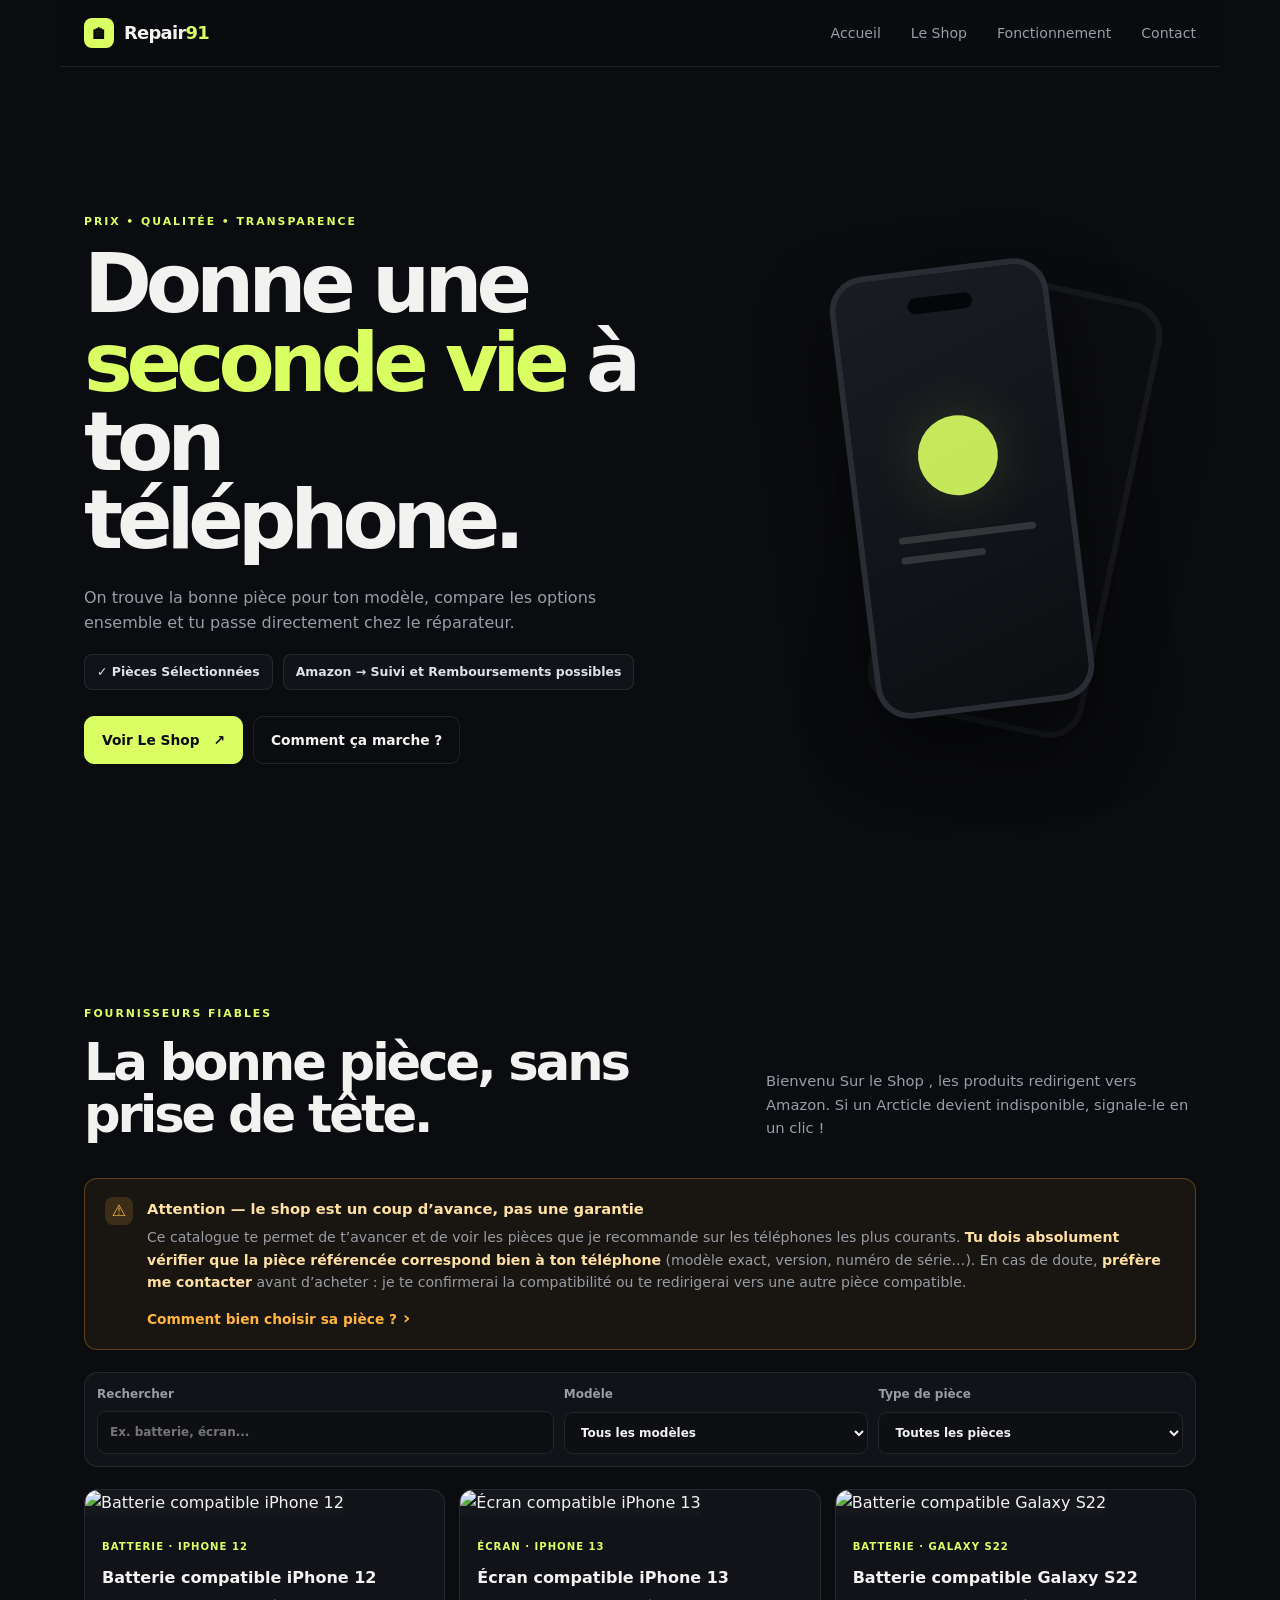
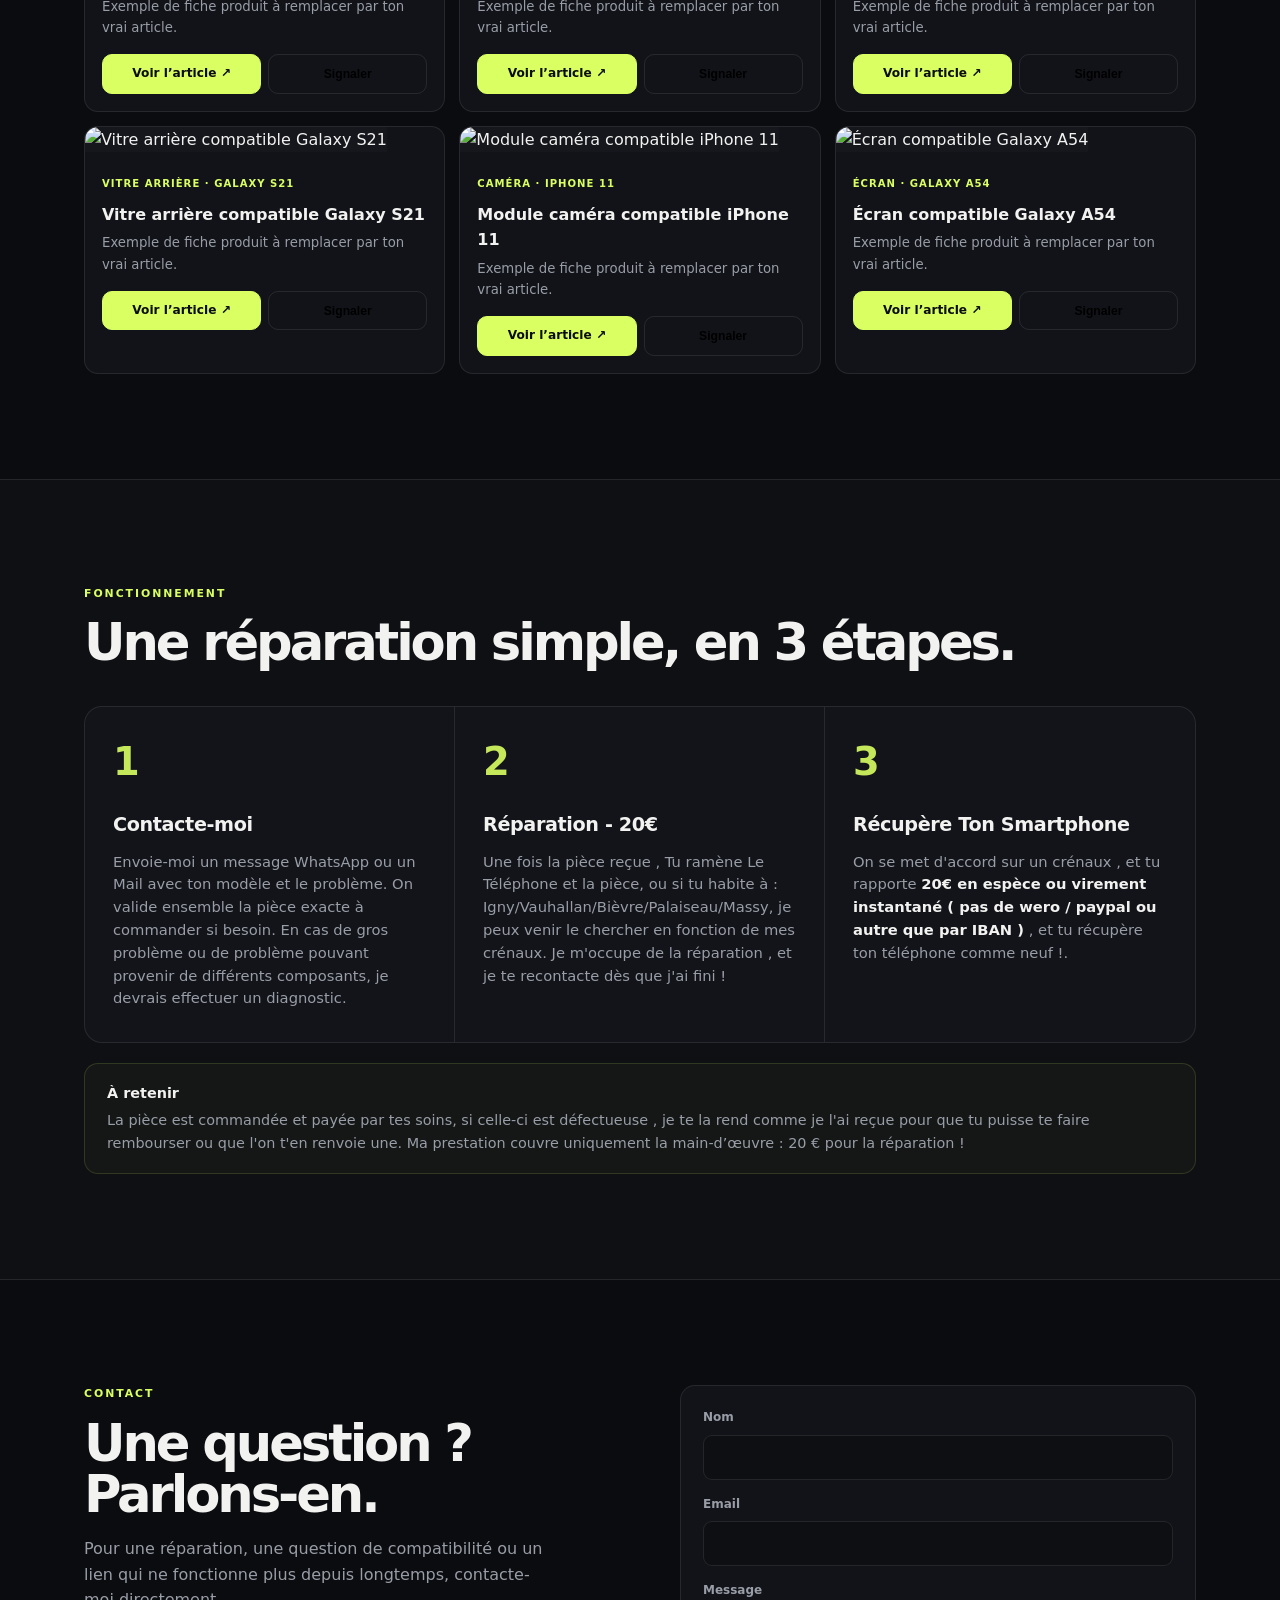
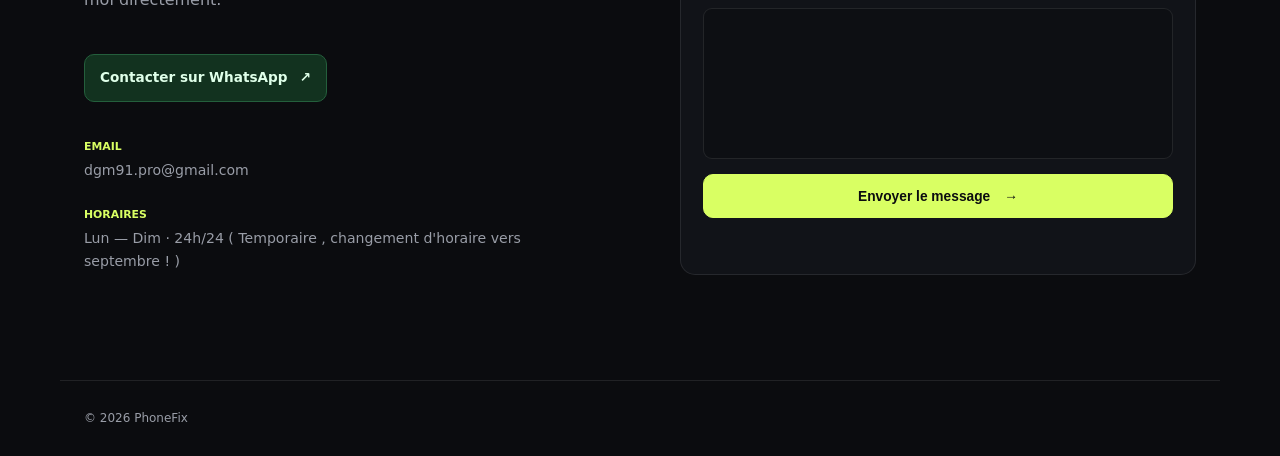
==== index.html @ 282b30ef "First Commit" ====
<!doctype html>
<html lang="fr">
<head>
  <meta charset="utf-8">
  <meta name="viewport" content="width=device-width, initial-scale=1">
  <meta name="theme-color" content="#090b12">
  <title>Repair91 — Répare Moin Cher !</title>
  <link rel="stylesheet" href="styles.css">
</head>

<body>
  <div class="noise" aria-hidden="true"></div>

  <header class="site-header">
    <a class="logo" href="#accueil" aria-label="PhoneFix accueil">
      <span class="logo-mark">🏠︎</span>
      <span>Repair<span>91</span></span>
    </a>

    <button class="menu-toggle" type="button" aria-label="Ouvrir le menu" aria-expanded="false">
      ☰
    </button>

    <nav class="nav" aria-label="Navigation principale">
      <a href="#accueil">Accueil</a>
      <a href="#shop">Le Shop</a>
      <a href="#fonctionnement">Fonctionnement</a>
      <a href="#contact">Contact</a>
    </nav>
  </header>

  <main>
    <section id="accueil" class="hero">
      <div class="hero-copy reveal">
        <p class="eyebrow">PRIX • QUALITÉE • TRANSPARENCE</p>
        <h1>Donne une <em>seconde vie</em> à ton téléphone.</h1>
        <p class="hero-text">On trouve la bonne pièce pour ton modèle, compare les options ensemble et tu passe directement chez le réparateur.</p>

        <div class="hero-badges">
          <span class="badge">✓ Pièces Sélectionnées</span>
          <span class="badge">Amazon → Suivi et Remboursements possibles</span>
        </div>

        <div class="hero-actions">
          <a class="button primary" href="#shop"> Voir Le Shop <span>↗</span></a>
          <a class="button ghost" href="#fonctionnement">Comment ça marche ?</a>
        </div>
      </div>

      <div class="hero-art reveal" aria-hidden="true">
        <div class="phone phone-back"></div>
        <div class="phone phone-front">
          <div class="screen">
            <div class="screen-top"></div>
            <div class="screen-orb"></div>
            <div class="screen-line"></div>
            <div class="screen-line short"></div>
          </div>
        </div>
      </div>
    </section>

    <section id="shop" class="section">
      <div class="section-heading reveal">
        <div>
          <p class="eyebrow">FOURNISSEURS FIABLES</p>
          <h2>La bonne pièce, sans prise de tête.</h2>
        </div>
        <p>Bienvenu Sur le Shop , les produits redirigent vers Amazon. Si un Arcticle devient indisponible, signale-le en un clic !</p>
      </div>

      <div class="warning-box reveal">
        <div class="warning-icon">⚠</div>
        <div class="warning-content">
          <strong>Attention — le shop est un coup d’avance, pas une garantie</strong>
          <p>
            Ce catalogue te permet de t’avancer et de voir les pièces que je recommande sur les téléphones les plus courants.
            <strong>Tu dois absolument vérifier que la pièce référencée correspond bien à ton téléphone</strong>
            (modèle exact, version, numéro de série…). En cas de doute, <strong>préfère me contacter</strong>
            avant d’acheter : je te confirmerai la compatibilité ou te redirigerai vers une autre pièce compatible.
          </p>

          <button type="button" class="hint-toggle" id="compat-toggle" aria-expanded="false" aria-controls="compat-panel">
            Comment bien choisir sa pièce ?
            <span class="hint-chevron" aria-hidden="true">›</span>
          </button>

          <div id="compat-panel" class="compat-panel" hidden>
            <ul class="compat-list">
              <li>
                <span class="compat-label">Modèle exact</span>
                <span>ex. iPhone 13, Galaxy S22, Xiaomi Redmi 9C — pas juste « iPhone » ou « Samsung ».</span>
              </li>
              <li>
                <span class="compat-label">Numéro de modèle</span>
                <span>Au dos du téléphone, ou dans Réglages ( C'est le numéro IMEI ) </span>
              </li>
              <li>
                <span class="compat-label">Numéro de série</span>
                <span>C'est le truc à checker en premier en cas de doute — je peux t’aider à le vérifier.</span>
              </li>
              <li>
                <span class="compat-label">Référence produit</span>
                <span>Compare le titre et la description Amazon avec ton modèle exact.</span>
              </li>
              <li>
                <span class="compat-label">Qualitée Produit</span>
                <span>Il est possible qu'il y'ait plusieurs pièces disponible à des prix différents. Un prix plus bas peut aussi affecter la qualitée ex : un écran LCD sera moin cher qu'un AMOLED , mais les couleurs seront moin saturées !
                </span>
              </li>
            </ul>
          </div>
        </div>
      </div>

      <div class="filters reveal">
        <label>
          Rechercher
          <input id="search" type="search" placeholder="Ex. batterie, écran..." autocomplete="off">
        </label>
        <label>
          Modèle
          <select id="model">
            <option value="all">Tous les modèles</option>
          </select>
        </label>
        <label>
          Type de pièce
          <select id="part">
            <option value="all">Toutes les pièces</option>
          </select>
        </label>
      </div>

      <div id="product-grid" class="product-grid" aria-live="polite"></div>
      <p id="empty" class="empty" hidden>Ton arcticle n'est pas inscrit dans le Shop , contacte moi pour la réparation.</p>
    </section>

    <section id="fonctionnement" class="section dark-section">
      <div class="section-heading reveal">
        <div>
          <p class="eyebrow">FONCTIONNEMENT</p>
          <h2>Une réparation simple, en 3 étapes.</h2>
        </div>
      </div>

      <div class="steps">
        <article class="step reveal">
          <div class="step-number">1</div>
          <div class="step-body">
            <h3>Contacte-moi</h3>
            <p>Envoie-moi un message WhatsApp ou un Mail avec ton modèle et le problème. On valide ensemble la pièce exacte à commander si besoin. En cas de gros problème ou de problème pouvant provenir de différents composants, je devrais effectuer un diagnostic.</p>
          </div>
        </article>

        <article class="step reveal">
          <div class="step-number">2</div>
          <div class="step-body">
            <h3>Réparation - 20€</h3>
            <p>Une fois la pièce reçue , Tu ramène Le Téléphone et la pièce, ou si tu habite à : Igny/Vauhallan/Bièvre/Palaiseau/Massy, je peux venir le chercher en fonction de mes crénaux. Je m'occupe de la réparation , et je te recontacte dès que j'ai fini !</p>
          </div>
        </article>

        <article class="step reveal">
          <div class="step-number">3</div>
          <div class="step-body">
            <h3>Récupère Ton Smartphone </h3>
            <p>On se met d'accord sur un crénaux , et tu rapporte <strong>20€ en espèce ou virement instantané ( pas de wero / paypal ou autre que par IBAN )</strong> , et tu récupère ton téléphone comme neuf !.</p>
          </div>
        </article>
      </div>

      <div class="notice reveal">
        <strong>À retenir</strong>
        <p>La pièce est commandée et payée par tes soins, si celle-ci est défectueuse , je te la rend comme je l'ai reçue pour que tu puisse te faire rembourser ou que l'on t'en renvoie une. Ma prestation couvre uniquement la main-d’œuvre : 20 € pour la réparation !</p>
      </div>
    </section>

    <section id="contact" class="section contact-section">
      <div class="contact-info reveal">
        <p class="eyebrow">CONTACT</p>
        <h2>Une question ? Parlons-en.</h2>
        <p>Pour une réparation, une question de compatibilité ou un lien qui ne fonctionne plus depuis longtemps, contacte-moi directement.</p>

        <a class="whatsapp-button" href="https://wa.me/33600000000?text=Bonjour%20%21%20Je%20souhaite%20faire%20réparer%20mon%20téléphone." target="_blank" rel="noopener noreferrer">
          Contacter sur WhatsApp <span>↗</span>
        </a>

        <div class="contact-details">
          <div>
            <span>Email</span>
            <p>dgm91.pro@gmail.com</p>
          </div>
          <div>
            <span>Horaires</span>
            <p>Lun — Dim · 24h/24 ( Temporaire , changement d'horaire vers septembre ! )</p>
          </div>
        </div>
      </div>

      <form id="contact-form" class="contact-form reveal" action="https://formspree.io/f/YOUR_FORM_ID" method="POST">
        <label>
          Nom
          <input name="name" required maxlength="80" autocomplete="name">
        </label>
        <label>
          Email
          <input name="email" type="email" required maxlength="120" autocomplete="email">
        </label>
        <label>
          Message
          <textarea name="message" required maxlength="2000" rows="6"></textarea>
        </label>

        <input type="text" name="_gotcha" class="honeypot" tabindex="-1" autocomplete="off" aria-hidden="true">
        <input type="hidden" name="_subject" value="Nouveau message — PhoneFix">

        <button class="button primary" type="submit">
          Envoyer le message <span>→</span>
        </button>
        <p id="form-status" class="form-status" role="status" aria-live="polite"></p>
      </form>
    </section>
  </main>

  <footer>
    <span>© <span id="year"></span> PhoneFix</span>
  </footer>

  <dialog id="report-dialog">
    <form method="dialog" class="dialog-card">
      <button class="dialog-close" value="cancel" aria-label="Fermer">×</button>
      <p class="eyebrow">SIGNALER</p>
      <h2>Lien indisponible ?</h2>
      <p>Merci ! Les informations de l’article seront ajoutées au formulaire de contact.</p>
      <a id="report-link" class="button primary" href="#contact">Préparer le signalement →</a>
      <p id="report-status" class="form-status" role="status" aria-live="polite"></p>
    </form>
  </dialog>

  <script src="app.js" defer></script>
</body>
</html>
---- styles.css ----
:root{
  --bg:#0b0c0f;--surface:#111318;--surface2:#17191f;--text:#f2f2f0;--muted:#999da7;
  --line:rgba(255,255,255,.09);--accent:#d9ff63;--accent-dark:#b9dc4e;--max:1160px;
}
*{box-sizing:border-box}
html{scroll-behavior:smooth}
body{margin:0;background:var(--bg);color:var(--text);font-family:Inter,ui-sans-serif,system-ui,-apple-system,BlinkMacSystemFont,"Segoe UI",sans-serif;line-height:1.6}
.noise{display:none}
a{color:inherit;text-decoration:none}
.site-header{position:sticky;top:0;z-index:20;display:flex;align-items:center;justify-content:space-between;max-width:var(--max);margin:auto;padding:18px 24px;background:rgba(11,12,15,.88);backdrop-filter:blur(16px);border-bottom:1px solid var(--line)}
.logo{display:flex;align-items:center;gap:10px;font-weight:800;letter-spacing:-.04em;font-size:1.12rem}
.logo>span:last-child>span{color:var(--accent)}
.logo-mark{display:grid;place-items:center;width:30px;height:30px;border-radius:8px;background:var(--accent);color:#0b0c0f;font-weight:950}
.nav{display:flex;gap:30px;font-size:.88rem;color:var(--muted)}
.nav a{transition:color .2s}
.nav a:hover{color:var(--text)}
.menu-toggle{display:none;background:none;border:0;color:var(--text);font-size:1.35rem}

.hero{min-height:calc(100vh - 67px);max-width:var(--max);margin:auto;padding:90px 24px 80px;display:grid;grid-template-columns:1.1fr .9fr;align-items:center;gap:70px}
.eyebrow{color:var(--accent);font-size:.68rem;letter-spacing:.18em;font-weight:800;margin:0 0 15px}
.hero h1{font-size:clamp(3rem,6.4vw,6.1rem);line-height:.96;letter-spacing:-.075em;margin:0;max-width:750px}
.hero h1 em{font-style:normal;color:var(--accent)}
.hero-text{max-width:560px;color:var(--muted);font-size:1rem;margin:25px 0 18px}
.hero-badges{display:flex;gap:10px;flex-wrap:wrap;margin-bottom:26px}
.badge{display:inline-flex;align-items:center;padding:7px 12px;border:1px solid var(--line);background:var(--surface);border-radius:8px;font-size:.78rem;font-weight:650;color:#dfe1e5}
.hero-actions{display:flex;gap:10px;flex-wrap:wrap}
.button{display:inline-flex;align-items:center;justify-content:center;gap:14px;border:1px solid var(--line);padding:12px 17px;border-radius:10px;font-weight:750;font-size:.86rem;cursor:pointer;transition:transform .2s,background .2s,border-color .2s}
.button:hover{transform:translateY(-2px)}
.primary{background:var(--accent);color:#0b0c0f;border-color:var(--accent)}
.primary:hover{background:var(--accent-dark)}
.ghost{background:transparent}
.ghost:hover,.report:hover{border-color:rgba(255,255,255,.25);background:rgba(255,255,255,.04)}

.hero-art{height:520px;position:relative;display:grid;place-items:center}
.phone{position:absolute;width:220px;height:445px;border:6px solid #292c33;border-radius:35px;background:#0e1014;box-shadow:0 35px 70px rgba(0,0,0,.5)}
.phone-back{transform:rotate(12deg) translate(55px,4px);opacity:.38}
.phone-front{transform:rotate(-7deg);z-index:2}
.screen{height:100%;border-radius:29px;padding:22px;background:linear-gradient(160deg,#191c22,#0c0e12)}
.screen-top{width:65px;height:16px;background:#050608;border-radius:20px;margin:auto}
.screen-orb{width:80px;height:80px;border-radius:50%;margin:105px auto 35px;background:var(--accent);opacity:.9;box-shadow:0 0 60px rgba(217,255,99,.16)}
.screen-line{height:7px;border-radius:8px;background:rgba(255,255,255,.14);margin:13px}
.screen-line.short{width:52%}

.stats{max-width:var(--max);margin:auto;padding:0 24px 80px;display:grid;grid-template-columns:repeat(3,1fr);gap:1px}
.stats>div{background:var(--surface);border:1px solid var(--line);padding:22px}
.stats strong{display:block;color:var(--accent);font-size:.7rem;margin-bottom:4px}
.stats span{color:var(--muted);font-size:.9rem}

.section{max-width:var(--max);margin:auto;padding:105px 24px}
.dark-section{max-width:none;padding-left:max(24px,calc((100vw - var(--max))/2 + 24px));padding-right:max(24px,calc((100vw - var(--max))/2 + 24px));background:#0e1014;border-top:1px solid var(--line);border-bottom:1px solid var(--line)}
.section-heading{display:flex;justify-content:space-between;gap:50px;align-items:end;margin-bottom:38px}
.section-heading h2,.contact-section h2{font-size:clamp(2.15rem,4vw,3.7rem);line-height:1;letter-spacing:-.06em;margin:0}
.section-heading>p{color:var(--muted);max-width:430px;margin:0;font-size:.92rem}

.warning-box{display:flex;gap:14px;align-items:flex-start;padding:18px 20px;margin-bottom:22px;border:1px solid rgba(255,180,60,.28);background:rgba(255,180,60,.06);border-radius:13px}
.warning-icon{flex-shrink:0;width:28px;height:28px;display:grid;place-items:center;border-radius:8px;background:rgba(255,180,60,.15);color:#ffb43c;font-size:1rem;font-weight:800}
.warning-content{flex:1;min-width:0}
.warning-box strong{display:block;margin-bottom:6px;color:#ffe0a3;font-size:.92rem}
.warning-box p{margin:0 0 12px;color:var(--muted);font-size:.88rem}
.warning-box p strong{display:inline;color:#ffe0a3;font-size:inherit}

.hint-toggle{display:inline-flex;align-items:center;gap:6px;background:none;border:0;padding:0;color:#ffb43c;font:inherit;font-size:.86rem;font-weight:650;cursor:pointer;transition:opacity .2s}
.hint-toggle:hover{opacity:.8}
.hint-chevron{display:inline-block;transition:transform .25s ease;font-size:1.1rem;line-height:1}
.hint-toggle[aria-expanded="true"] .hint-chevron{transform:rotate(90deg)}

.compat-panel{margin-top:14px;padding-top:14px;border-top:1px solid rgba(255,180,60,.2)}
.compat-panel[hidden]{display:none}
.compat-list{list-style:none;margin:0;padding:0;display:grid;gap:12px}
.compat-list li{display:grid;gap:2px}
.compat-label{font-size:.7rem;font-weight:750;letter-spacing:.06em;text-transform:uppercase;color:#ffb43c}
.compat-list li>span:last-child{color:var(--muted);font-size:.86rem;line-height:1.45}

.filters{display:grid;grid-template-columns:1.5fr 1fr 1fr;gap:10px;padding:12px;background:var(--surface);border:1px solid var(--line);border-radius:14px;margin-bottom:22px}
.filters label,.contact-form label{display:grid;gap:6px;color:var(--muted);font-size:.75rem;font-weight:700}
.filters input,.filters select,.contact-form input,.contact-form textarea{width:100%;border:1px solid var(--line);border-radius:9px;background:#0d0f13;color:var(--text);padding:11px 12px;outline:none;font:inherit}
.filters input:focus,.filters select:focus,.contact-form input:focus,.contact-form textarea:focus{border-color:var(--accent);box-shadow:0 0 0 2px rgba(217,255,99,.08)}

.product-grid{display:grid;grid-template-columns:repeat(3,1fr);gap:14px}
.product-card{overflow:hidden;background:var(--surface);border:1px solid var(--line);border-radius:14px;transition:transform .25s,border-color .25s}
.product-card:hover{transform:translateY(-4px);border-color:rgba(217,255,99,.25)}
.product-image{height:205px;width:100%;object-fit:cover;background:#15171c}
.product-body{padding:17px}
.tag{display:inline-block;color:var(--accent);font-size:.63rem;font-weight:800;text-transform:uppercase;letter-spacing:.1em}
.product-card h3{margin:7px 0 5px;font-size:1rem}
.product-card p{color:var(--muted);font-size:.83rem;margin:0 0 16px}
.card-actions{display:flex;gap:7px}
.card-actions .button{flex:1;font-size:.76rem;padding:9px}
.report{background:transparent}

.steps{display:grid;grid-template-columns:repeat(3,1fr);gap:0;border:1px solid var(--line);border-radius:18px;overflow:hidden;background:#121419}
.step{display:flex;flex-direction:column;padding:36px 28px 32px;border-right:1px solid var(--line)}
.step:last-child{border-right:0}
.step-number{font-size:2.4rem;font-weight:700;letter-spacing:-.04em;color:var(--accent);line-height:1;margin-bottom:28px;opacity:.9}
.step-body h3{font-size:1.2rem;font-weight:650;letter-spacing:-.02em;margin:0 0 10px;color:var(--text)}
.step-body p{color:var(--muted);font-size:.92rem;line-height:1.55;margin:0}
.step strong{color:var(--text);font-weight:650}
.notice{margin-top:20px;padding:18px 22px;border:1px solid rgba(217,255,99,.14);background:rgba(217,255,99,.03);border-radius:14px}
.notice strong{display:block;margin-bottom:4px;font-size:.9rem}
.notice p{margin:0;color:var(--muted);font-size:.9rem}

.contact-section{display:grid;grid-template-columns:1fr 1fr;gap:80px}
.contact-info>p:not(.eyebrow){color:var(--muted);max-width:470px}
.whatsapp-button{display:inline-flex;align-items:center;gap:12px;margin-top:25px;padding:12px 15px;border:1px solid #245f3c;border-radius:10px;background:#12321f;color:#dfffe9;font-size:.85rem;font-weight:750}
.whatsapp-button:hover{background:#174027}
.contact-details{margin-top:30px;display:grid;gap:16px}
.contact-details span{font-size:.68rem;color:var(--accent);font-weight:800;text-transform:uppercase}
.contact-details p{margin:2px 0;color:var(--muted);font-size:.88rem}
.contact-details a{color:var(--text)}
.contact-form{display:grid;gap:15px;padding:22px;background:var(--surface);border:1px solid var(--line);border-radius:15px}
.form-status{min-height:1.2em;color:var(--muted);margin:0;font-size:.8rem}

footer{max-width:var(--max);margin:auto;padding:28px 24px;display:flex;justify-content:space-between;border-top:1px solid var(--line);color:var(--muted);font-size:.75rem}
dialog{border:0;padding:0;background:transparent;color:var(--text)}
dialog::backdrop{background:rgba(0,0,0,.72);backdrop-filter:blur(5px)}
.dialog-card{position:relative;width:min(430px,calc(100vw - 40px));padding:28px;background:var(--surface2);border:1px solid var(--line);border-radius:16px;box-shadow:0 25px 80px #000}
.dialog-card h2{margin:0 0 7px}.dialog-card p:not(.eyebrow){color:var(--muted);font-size:.9rem}
.dialog-close{position:absolute;right:12px;top:7px;background:none;border:0;color:var(--muted);font-size:1.7rem;cursor:pointer}

.reveal{opacity:0;transform:translateY(15px);transition:opacity .55s ease,transform .55s ease}
.reveal.visible{opacity:1;transform:none}
@media(max-width:800px){
  .site-header{padding:14px 18px}.menu-toggle{display:block}
  .nav{display:none;position:absolute;top:62px;left:12px;right:12px;padding:10px;flex-direction:column;background:#111318;border:1px solid var(--line);border-radius:12px}
  .nav.open{display:flex}
  .hero{grid-template-columns:1fr;padding-top:55px;gap:20px}
  .hero-art{height:390px}.phone{transform:rotate(-6deg) scale(.76)}.phone-back{transform:rotate(12deg) translate(45px)}
  .stats,.product-grid{grid-template-columns:1fr}
  .steps{grid-template-columns:1fr}
  .step{border-right:0;border-bottom:1px solid var(--line)}
  .step:last-child{border-bottom:0}
  .filters,.contact-section{grid-template-columns:1fr}
  .section-heading{display:block}.section-heading>p{margin-top:18px}
  footer{display:grid;gap:7px}
}
@media(prefers-reduced-motion:reduce){
  html{scroll-behavior:auto}.reveal{opacity:1;transform:none;transition:none}.button,.product-card{transition:none}
}

/* Formulaire */
.contact-form textarea{
  resize:none;
  min-height:150px;
}
.contact-form .honeypot{
  position:absolute;
  width:1px;
  height:1px;
  padding:0;
  margin:-1px;
  overflow:hidden;
  clip:rect(0,0,0,0);
  white-space:nowrap;
  border:0;
}
.contact-form button:disabled{
  cursor:wait;
  opacity:.65;
  transform:none;
}

/* États visuels du formulaire */
.form-status{transition:opacity .2s ease,transform .2s ease}
.form-status.is-loading{color:var(--muted)}
.form-status.is-success{color:var(--accent);font-weight:700}
.form-status.is-error{color:#ff7676;font-weight:700}
.contact-form textarea{resize:none;overflow-y:auto}
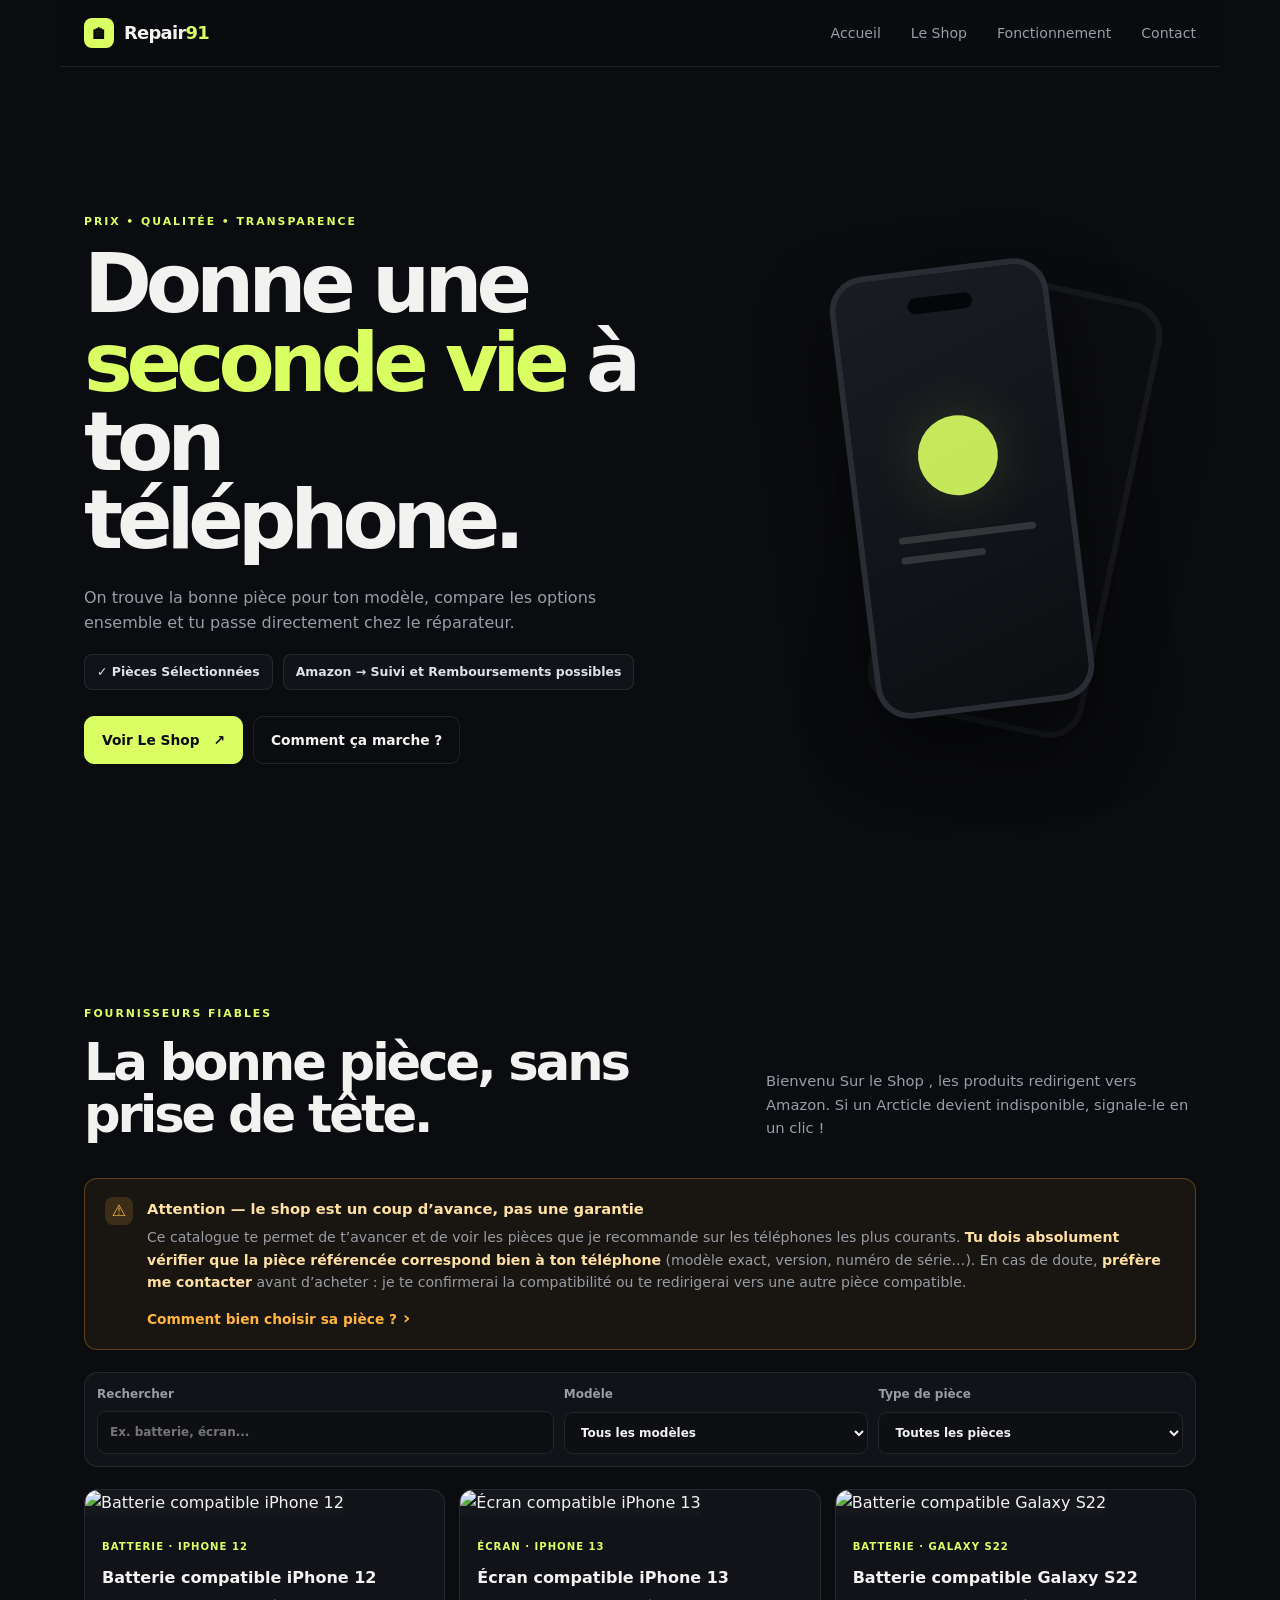
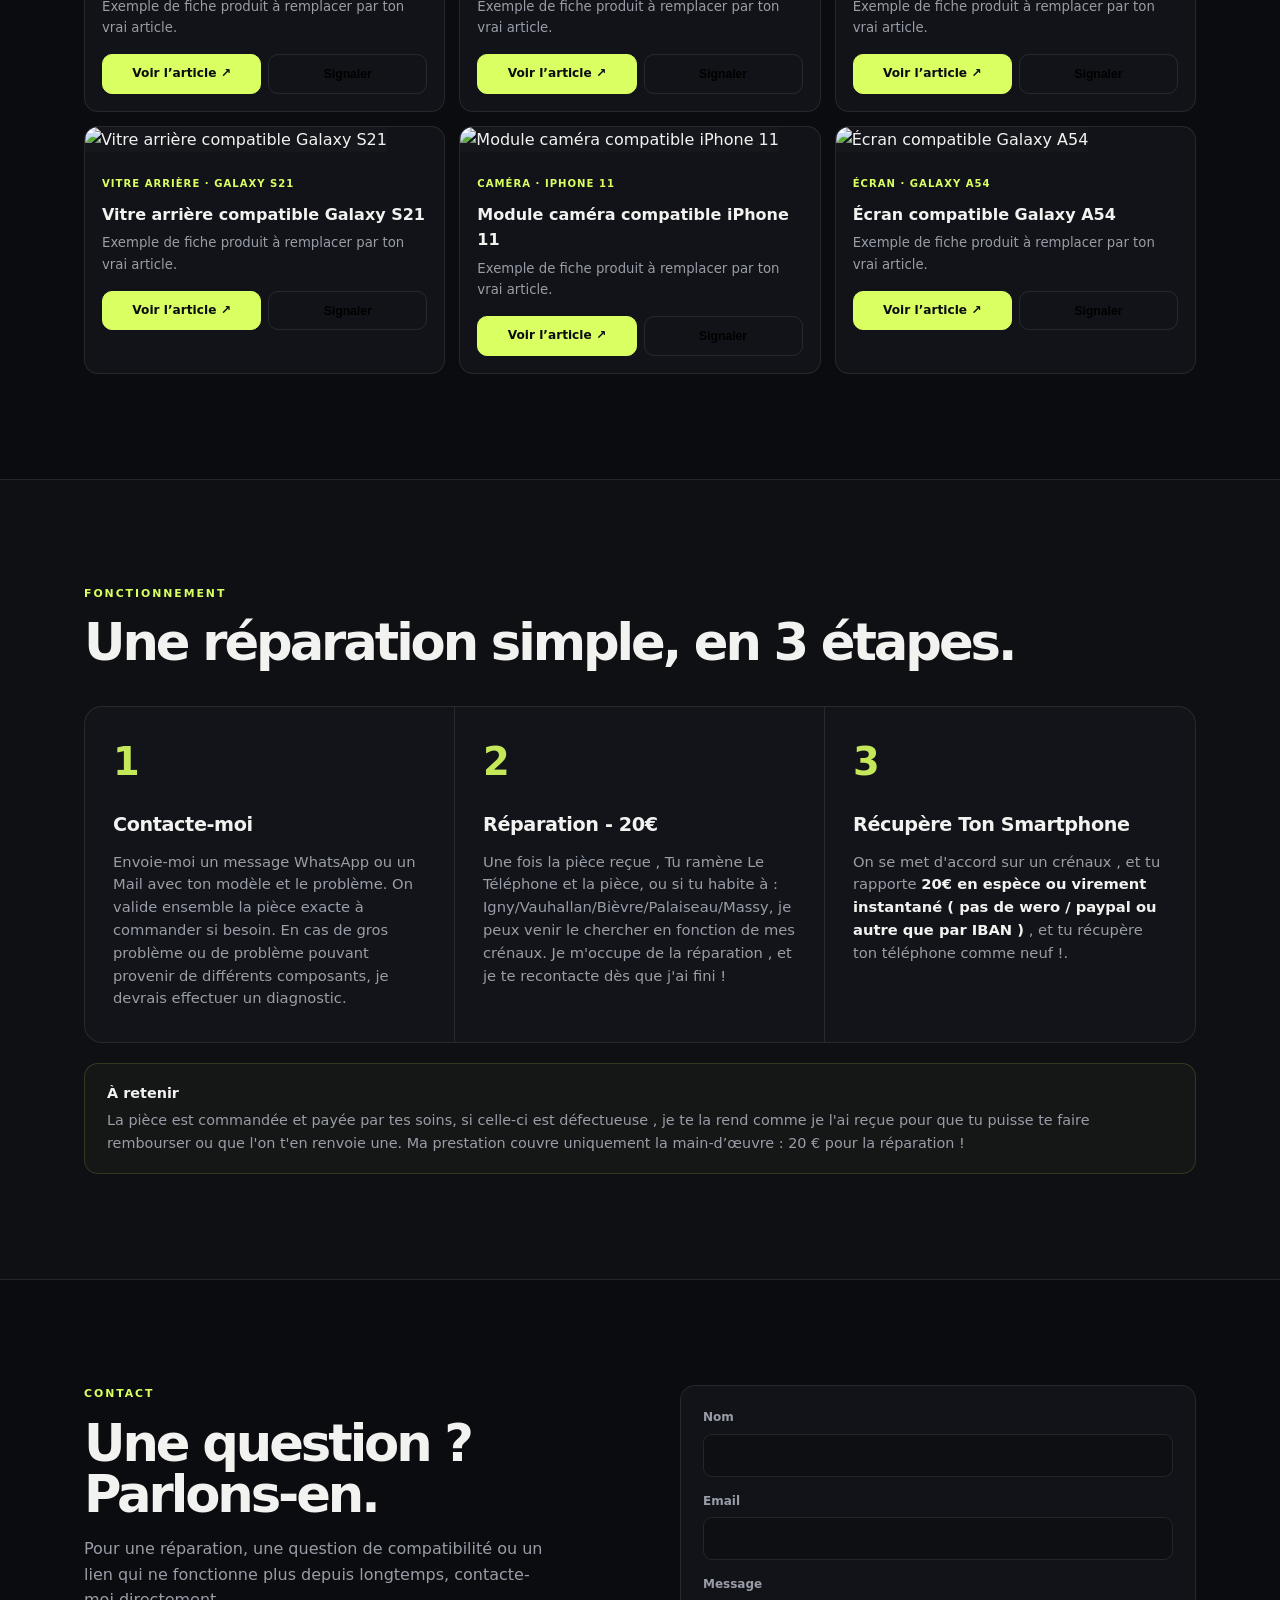
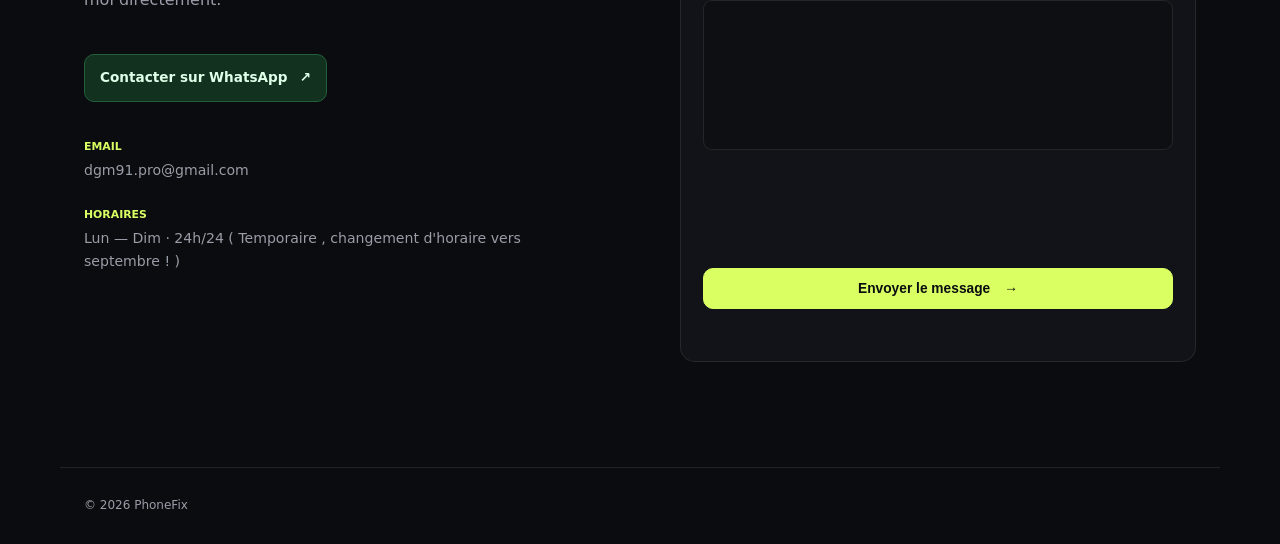
==== commit 28929d34: "Added Web3Form" ====
--- a/index.html
+++ b/index.html
@@ -198,7 +198,10 @@
         </div>
       </div>
 
-      <form id="contact-form" class="contact-form reveal" action="https://formspree.io/f/YOUR_FORM_ID" method="POST">
+      <form id="contact-form" class="contact-form reveal" action="https://api.web3forms.com/submit" method="POST">
+        <input type="hidden" name="access_key" value="abbdbe7c-fe29-4b14-b1aa-8df60f036aef">
+        <input type="hidden" name="subject" value="Nouveau message — PhoneFix">
+        <input type="hidden" name="from_name" value="PhoneFix">
         <label>
           Nom
           <input name="name" required maxlength="80" autocomplete="name">
@@ -212,8 +215,9 @@
           <textarea name="message" required maxlength="2000" rows="6"></textarea>
         </label>
 
-        <input type="text" name="_gotcha" class="honeypot" tabindex="-1" autocomplete="off" aria-hidden="true">
-        <input type="hidden" name="_subject" value="Nouveau message — PhoneFix">
+        <input type="checkbox" name="botcheck" class="honeypot" tabindex="-1" autocomplete="off" aria-hidden="true">
+
+        <div class="h-captcha" data-captcha="true" data-theme="dark" data-size="normal"></div>
 
         <button class="button primary" type="submit">
           Envoyer le message <span>→</span>
@@ -238,6 +242,7 @@
     </form>
   </dialog>
 
+  <script src="https://web3forms.com/client/script.js" async defer></script>
   <script src="app.js" defer></script>
 </body>
 </html>
--- a/styles.css
+++ b/styles.css
@@ -165,3 +165,28 @@
 .form-status.is-success{color:var(--accent);font-weight:700}
 .form-status.is-error{color:#ff7676;font-weight:700}
 .contact-form textarea{resize:none;overflow-y:auto}
+
+
+/* Web3Forms / hCaptcha */
+.h-captcha {
+  margin: 0.25rem 0 0.35rem;
+  min-height: 78px;
+  display: flex;
+  align-items: center;
+}
+
+.honeypot {
+  position: absolute !important;
+  width: 1px !important;
+  height: 1px !important;
+  padding: 0 !important;
+  margin: -1px !important;
+  overflow: hidden !important;
+  clip: rect(0, 0, 0, 0) !important;
+  white-space: nowrap !important;
+  border: 0 !important;
+}
+
+.contact-form textarea {
+  resize: none;
+}
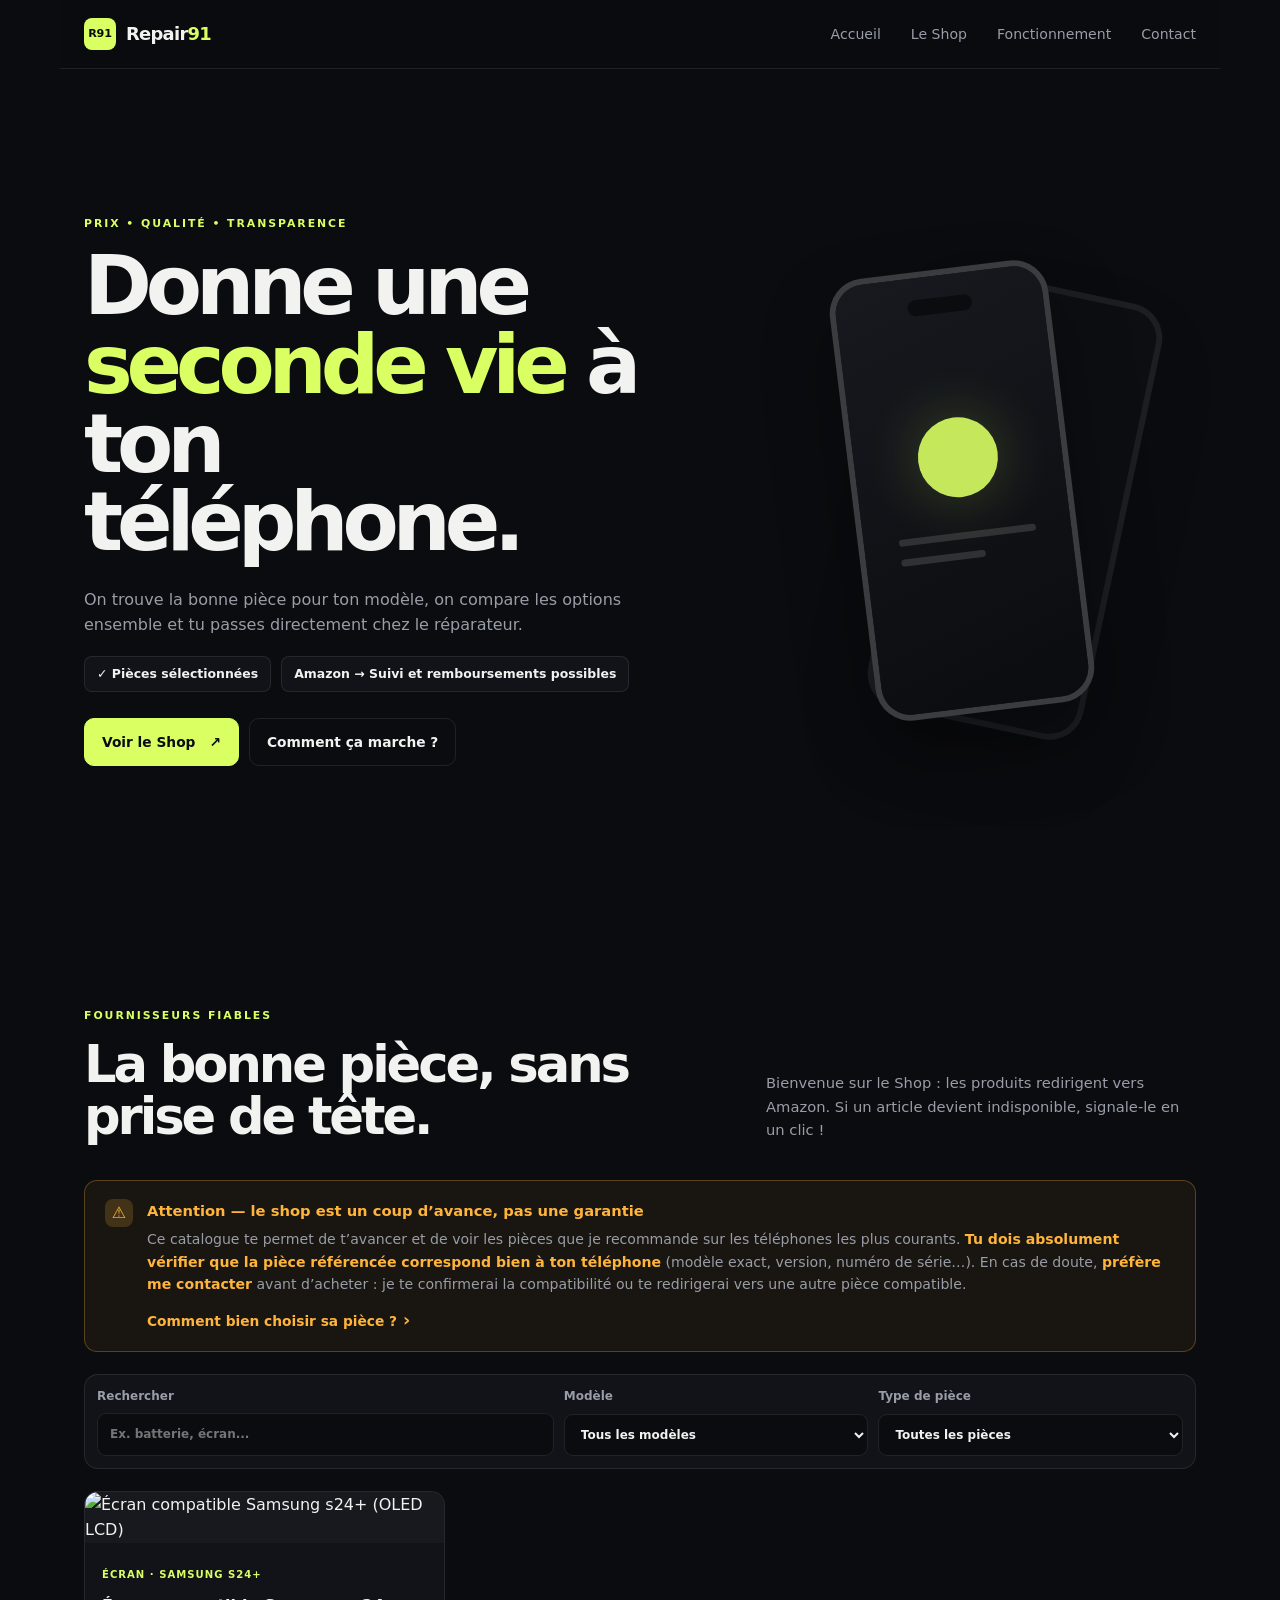
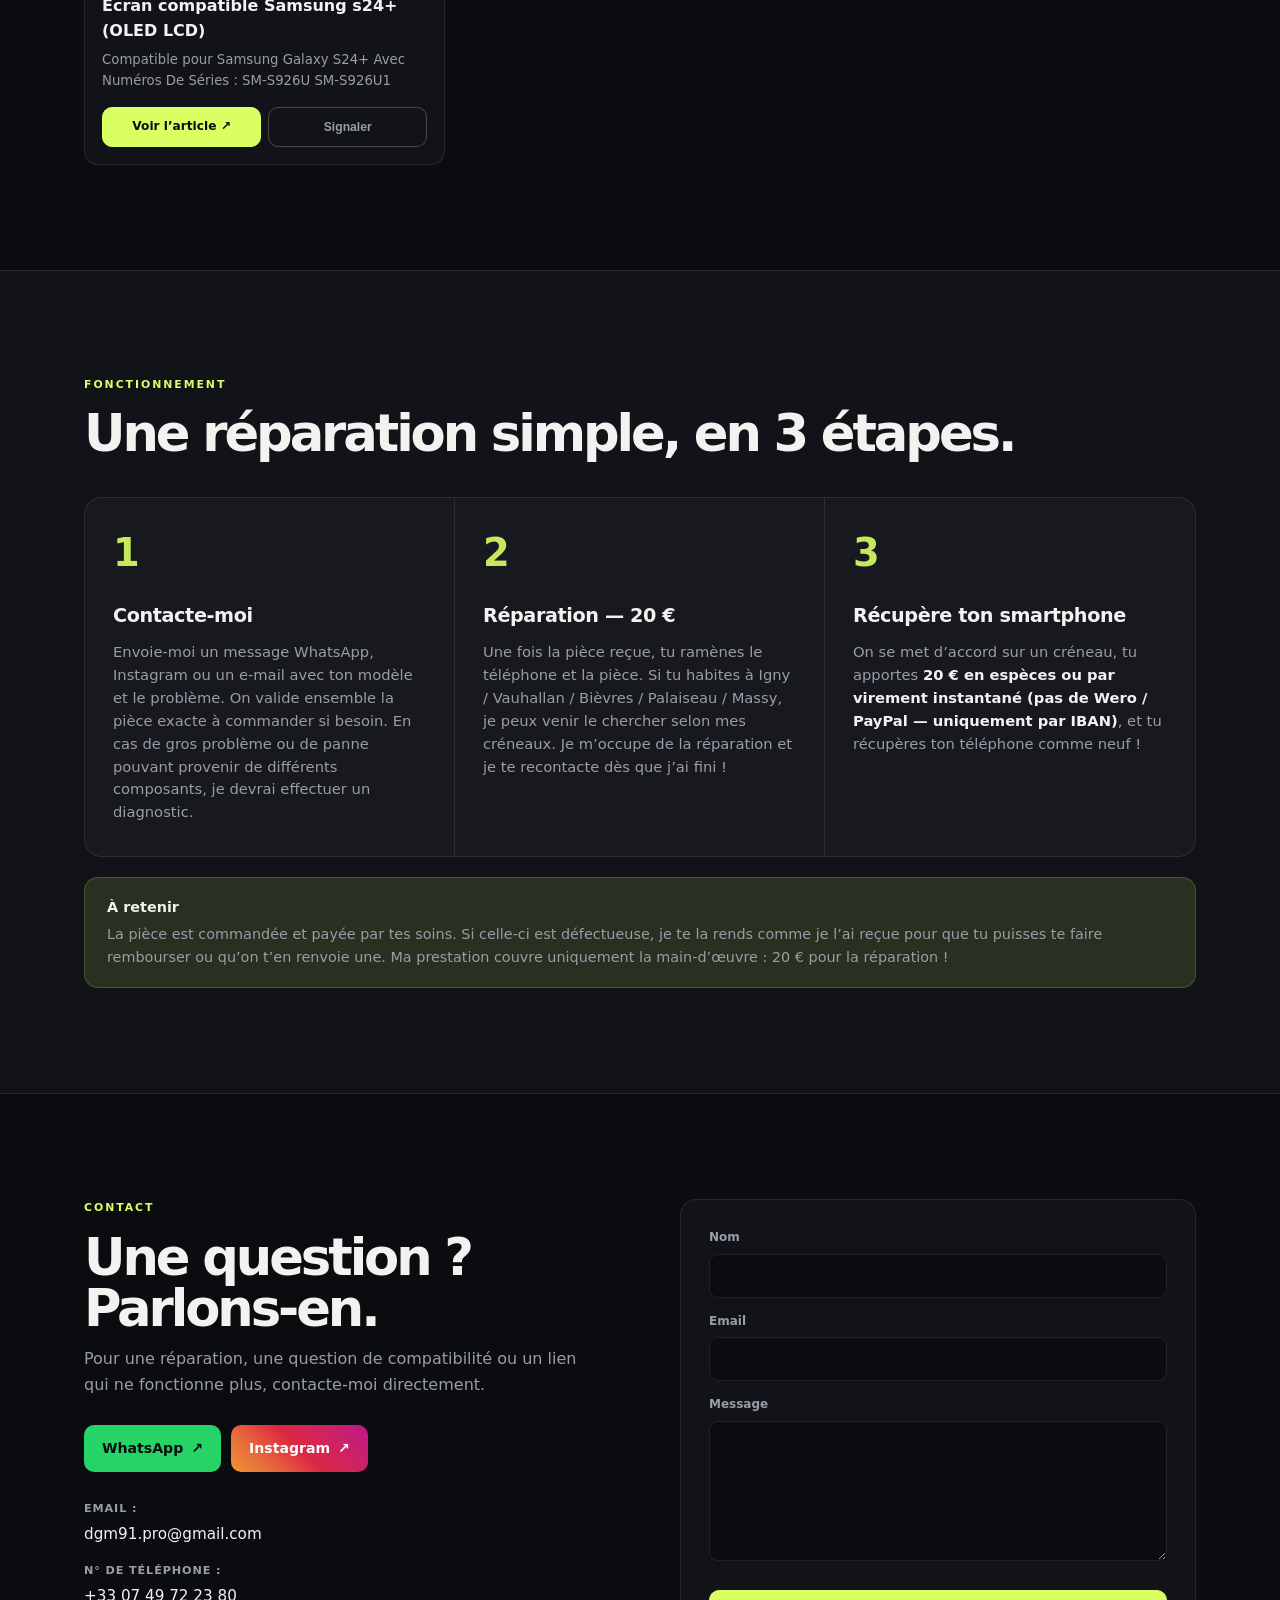
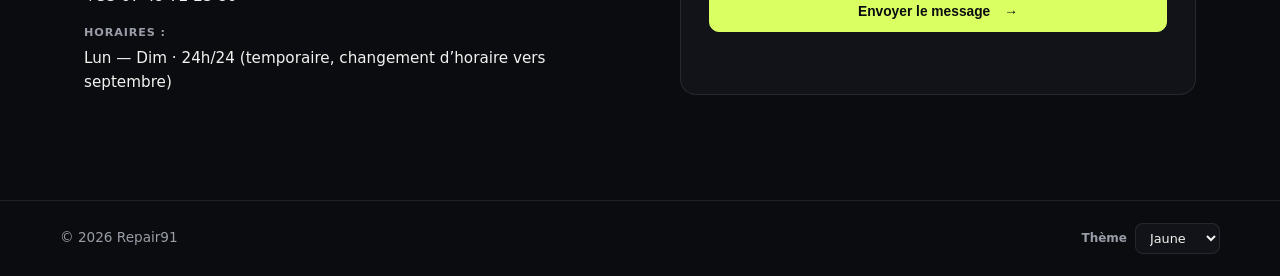
==== commit 4cbfd0aa: "Update 1.0" ====
--- a/index.html
+++ b/index.html
@@ -1,10 +1,13 @@
 <!doctype html>
-<html lang="fr">
+<html lang="fr" data-theme="lime">
 <head>
   <meta charset="utf-8">
   <meta name="viewport" content="width=device-width, initial-scale=1">
-  <meta name="theme-color" content="#090b12">
-  <title>Repair91 — Répare Moin Cher !</title>
+  <meta name="theme-color" content="#0b0c0f">
+  <meta name="description" content="Repair91 — Réparation de téléphones à prix juste. Pièces sélectionnées, main-d’œuvre 20 €. Zone Igny, Vauhallan, Bièvres, Palaiseau, Massy.">
+  <meta name="referrer" content="strict-origin-when-cross-origin">
+  <meta http-equiv="Content-Security-Policy" content="default-src 'self'; script-src 'self' https://web3forms.com https://js.hcaptcha.com https://hcaptcha.com; style-src 'self' 'unsafe-inline' https://hcaptcha.com; img-src 'self' data: https: blob:; connect-src 'self' https://api.web3forms.com https://hcaptcha.com https://*.hcaptcha.com; frame-src https://hcaptcha.com https://*.hcaptcha.com; font-src 'self'; base-uri 'self'; form-action https://api.web3forms.com;">
+  <title>Repair91 — Répare moins cher !</title>
   <link rel="stylesheet" href="styles.css">
 </head>
 
@@ -12,8 +15,8 @@
   <div class="noise" aria-hidden="true"></div>
 
   <header class="site-header">
-    <a class="logo" href="#accueil" aria-label="PhoneFix accueil">
-      <span class="logo-mark">🏠︎</span>
+    <a class="logo" href="#accueil" aria-label="Repair91 accueil">
+      <span class="logo-mark">R91</span>
       <span>Repair<span>91</span></span>
     </a>
 
@@ -32,17 +35,17 @@
   <main>
     <section id="accueil" class="hero">
       <div class="hero-copy reveal">
-        <p class="eyebrow">PRIX • QUALITÉE • TRANSPARENCE</p>
+        <p class="eyebrow">PRIX • QUALITÉ • TRANSPARENCE</p>
         <h1>Donne une <em>seconde vie</em> à ton téléphone.</h1>
-        <p class="hero-text">On trouve la bonne pièce pour ton modèle, compare les options ensemble et tu passe directement chez le réparateur.</p>
+        <p class="hero-text">On trouve la bonne pièce pour ton modèle, on compare les options ensemble et tu passes directement chez le réparateur.</p>
 
         <div class="hero-badges">
-          <span class="badge">✓ Pièces Sélectionnées</span>
-          <span class="badge">Amazon → Suivi et Remboursements possibles</span>
+          <span class="badge">✓ Pièces sélectionnées</span>
+          <span class="badge">Amazon → Suivi et remboursements possibles</span>
         </div>
 
         <div class="hero-actions">
-          <a class="button primary" href="#shop"> Voir Le Shop <span>↗</span></a>
+          <a class="button primary" href="#shop">Voir le Shop <span>↗</span></a>
           <a class="button ghost" href="#fonctionnement">Comment ça marche ?</a>
         </div>
       </div>
@@ -66,7 +69,7 @@
           <p class="eyebrow">FOURNISSEURS FIABLES</p>
           <h2>La bonne pièce, sans prise de tête.</h2>
         </div>
-        <p>Bienvenu Sur le Shop , les produits redirigent vers Amazon. Si un Arcticle devient indisponible, signale-le en un clic !</p>
+        <p>Bienvenue sur le Shop : les produits redirigent vers Amazon. Si un article devient indisponible, signale-le en un clic !</p>
       </div>
 
       <div class="warning-box reveal">
@@ -93,20 +96,19 @@
               </li>
               <li>
                 <span class="compat-label">Numéro de modèle</span>
-                <span>Au dos du téléphone, ou dans Réglages ( C'est le numéro IMEI ) </span>
+                <span>Au dos du téléphone, ou dans Réglages → Général → Informations (ce n’est pas l’IMEI).</span>
               </li>
               <li>
                 <span class="compat-label">Numéro de série</span>
-                <span>C'est le truc à checker en premier en cas de doute — je peux t’aider à le vérifier.</span>
+                <span>À vérifier en priorité en cas de doute — je peux t’aider à le contrôler.</span>
               </li>
               <li>
                 <span class="compat-label">Référence produit</span>
                 <span>Compare le titre et la description Amazon avec ton modèle exact.</span>
               </li>
               <li>
-                <span class="compat-label">Qualitée Produit</span>
-                <span>Il est possible qu'il y'ait plusieurs pièces disponible à des prix différents. Un prix plus bas peut aussi affecter la qualitée ex : un écran LCD sera moin cher qu'un AMOLED , mais les couleurs seront moin saturées !
-                </span>
+                <span class="compat-label">Qualité produit</span>
+                <span>Plusieurs pièces peuvent être disponibles à des prix différents. Un prix plus bas peut affecter la qualité : un écran LCD sera moins cher qu’un AMOLED, mais les couleurs seront moins saturées.</span>
               </li>
             </ul>
           </div>
@@ -133,7 +135,7 @@
       </div>
 
       <div id="product-grid" class="product-grid" aria-live="polite"></div>
-      <p id="empty" class="empty" hidden>Ton arcticle n'est pas inscrit dans le Shop , contacte moi pour la réparation.</p>
+      <p id="empty" class="empty" hidden>Ton article n’est pas inscrit dans le Shop, contacte-moi pour la réparation.</p>
     </section>
 
     <section id="fonctionnement" class="section dark-section">
@@ -149,30 +151,30 @@
           <div class="step-number">1</div>
           <div class="step-body">
             <h3>Contacte-moi</h3>
-            <p>Envoie-moi un message WhatsApp ou un Mail avec ton modèle et le problème. On valide ensemble la pièce exacte à commander si besoin. En cas de gros problème ou de problème pouvant provenir de différents composants, je devrais effectuer un diagnostic.</p>
+            <p>Envoie-moi un message WhatsApp, Instagram ou un e-mail avec ton modèle et le problème. On valide ensemble la pièce exacte à commander si besoin. En cas de gros problème ou de panne pouvant provenir de différents composants, je devrai effectuer un diagnostic.</p>
           </div>
         </article>
 
         <article class="step reveal">
           <div class="step-number">2</div>
           <div class="step-body">
-            <h3>Réparation - 20€</h3>
-            <p>Une fois la pièce reçue , Tu ramène Le Téléphone et la pièce, ou si tu habite à : Igny/Vauhallan/Bièvre/Palaiseau/Massy, je peux venir le chercher en fonction de mes crénaux. Je m'occupe de la réparation , et je te recontacte dès que j'ai fini !</p>
+            <h3>Réparation — 20 €</h3>
+            <p>Une fois la pièce reçue, tu ramènes le téléphone et la pièce. Si tu habites à Igny / Vauhallan / Bièvres / Palaiseau / Massy, je peux venir le chercher selon mes créneaux. Je m’occupe de la réparation et je te recontacte dès que j’ai fini !</p>
           </div>
         </article>
 
         <article class="step reveal">
           <div class="step-number">3</div>
           <div class="step-body">
-            <h3>Récupère Ton Smartphone </h3>
-            <p>On se met d'accord sur un crénaux , et tu rapporte <strong>20€ en espèce ou virement instantané ( pas de wero / paypal ou autre que par IBAN )</strong> , et tu récupère ton téléphone comme neuf !.</p>
+            <h3>Récupère ton smartphone</h3>
+            <p>On se met d’accord sur un créneau, tu apportes <strong>20 € en espèces ou par virement instantané (pas de Wero / PayPal — uniquement par IBAN)</strong>, et tu récupères ton téléphone comme neuf !</p>
           </div>
         </article>
       </div>
 
       <div class="notice reveal">
         <strong>À retenir</strong>
-        <p>La pièce est commandée et payée par tes soins, si celle-ci est défectueuse , je te la rend comme je l'ai reçue pour que tu puisse te faire rembourser ou que l'on t'en renvoie une. Ma prestation couvre uniquement la main-d’œuvre : 20 € pour la réparation !</p>
+        <p>La pièce est commandée et payée par tes soins. Si celle-ci est défectueuse, je te la rends comme je l’ai reçue pour que tu puisses te faire rembourser ou qu’on t’en renvoie une. Ma prestation couvre uniquement la main-d’œuvre : 20 € pour la réparation !</p>
       </div>
     </section>
 
@@ -180,28 +182,39 @@
       <div class="contact-info reveal">
         <p class="eyebrow">CONTACT</p>
         <h2>Une question ? Parlons-en.</h2>
-        <p>Pour une réparation, une question de compatibilité ou un lien qui ne fonctionne plus depuis longtemps, contacte-moi directement.</p>
-
-        <a class="whatsapp-button" href="https://wa.me/33600000000?text=Bonjour%20%21%20Je%20souhaite%20faire%20réparer%20mon%20téléphone." target="_blank" rel="noopener noreferrer">
-          Contacter sur WhatsApp <span>↗</span>
-        </a>
+        <p>Pour une réparation, une question de compatibilité ou un lien qui ne fonctionne plus, contacte-moi directement.</p>
+
+        <div class="social-links">
+          <a class="whatsapp-button" href="https://wa.me/33749722380" target="_blank" rel="noopener noreferrer">
+            WhatsApp <span>↗</span>
+          </a>
+          <a class="instagram-button" href="https://instagram.com/dgm9.1" target="_blank" rel="noopener noreferrer">
+            Instagram <span>↗</span>
+          </a>
+        </div>
 
         <div class="contact-details">
           <div>
-            <span>Email</span>
+            <span>Email :</span>
             <p>dgm91.pro@gmail.com</p>
           </div>
           <div>
-            <span>Horaires</span>
-            <p>Lun — Dim · 24h/24 ( Temporaire , changement d'horaire vers septembre ! )</p>
-          </div>
-        </div>
-      </div>
-
-      <form id="contact-form" class="contact-form reveal" action="https://api.web3forms.com/submit" method="POST">
+            <span>N° de Téléphone :</span>
+            <p>+33 07 49 72 23 80</p>
+          </div>
+          <div>
+            <span>Horaires :</span>
+            <p>Lun — Dim · 24h/24 (temporaire, changement d’horaire vers septembre)</p>
+          </div>
+        </div>
+      </div>
+
+      <form id="contact-form" class="contact-form reveal" action="https://api.web3forms.com/submit" method="POST" novalidate>
         <input type="hidden" name="access_key" value="abbdbe7c-fe29-4b14-b1aa-8df60f036aef">
-        <input type="hidden" name="subject" value="Nouveau message — PhoneFix">
-        <input type="hidden" name="from_name" value="PhoneFix">
+        <input type="hidden" name="subject" value="Nouveau message — Repair91">
+        <input type="hidden" name="from_name" value="Repair91">
+        <input type="checkbox" name="botcheck" class="honeypot" tabindex="-1" autocomplete="off" aria-hidden="true">
+
         <label>
           Nom
           <input name="name" required maxlength="80" autocomplete="name">
@@ -214,8 +227,6 @@
           Message
           <textarea name="message" required maxlength="2000" rows="6"></textarea>
         </label>
-
-        <input type="checkbox" name="botcheck" class="honeypot" tabindex="-1" autocomplete="off" aria-hidden="true">
 
         <div class="h-captcha" data-captcha="true" data-theme="dark" data-size="normal"></div>
 
@@ -228,7 +239,18 @@
   </main>
 
   <footer>
-    <span>© <span id="year"></span> PhoneFix</span>
+    <div class="footer-inner">
+      <span>© <span id="year"></span> Repair91</span>
+      <div class="footer-themes">
+        <label for="theme-switcher">Thème</label>
+        <select id="theme-switcher" aria-label="Changer de palette de couleurs">
+          <option value="lime">Jaune </option>
+          <option value="cream">Crème </option>
+          <option value="slate">Bleu </option>
+          <option value="sand">olive</option>
+        </select>
+      </div>
+    </div>
   </footer>
 
   <dialog id="report-dialog">
@@ -243,6 +265,7 @@
   </dialog>
 
   <script src="https://web3forms.com/client/script.js" async defer></script>
+  <script src="products.js"></script>
   <script src="app.js" defer></script>
 </body>
 </html>
--- a/styles.css
+++ b/styles.css
@@ -1,192 +1,783 @@
-:root{
-  --bg:#0b0c0f;--surface:#111318;--surface2:#17191f;--text:#f2f2f0;--muted:#999da7;
-  --line:rgba(255,255,255,.09);--accent:#d9ff63;--accent-dark:#b9dc4e;--max:1160px;
-}
-*{box-sizing:border-box}
-html{scroll-behavior:smooth}
-body{margin:0;background:var(--bg);color:var(--text);font-family:Inter,ui-sans-serif,system-ui,-apple-system,BlinkMacSystemFont,"Segoe UI",sans-serif;line-height:1.6}
-.noise{display:none}
-a{color:inherit;text-decoration:none}
-.site-header{position:sticky;top:0;z-index:20;display:flex;align-items:center;justify-content:space-between;max-width:var(--max);margin:auto;padding:18px 24px;background:rgba(11,12,15,.88);backdrop-filter:blur(16px);border-bottom:1px solid var(--line)}
-.logo{display:flex;align-items:center;gap:10px;font-weight:800;letter-spacing:-.04em;font-size:1.12rem}
-.logo>span:last-child>span{color:var(--accent)}
-.logo-mark{display:grid;place-items:center;width:30px;height:30px;border-radius:8px;background:var(--accent);color:#0b0c0f;font-weight:950}
-.nav{display:flex;gap:30px;font-size:.88rem;color:var(--muted)}
-.nav a{transition:color .2s}
-.nav a:hover{color:var(--text)}
-.menu-toggle{display:none;background:none;border:0;color:var(--text);font-size:1.35rem}
-
-.hero{min-height:calc(100vh - 67px);max-width:var(--max);margin:auto;padding:90px 24px 80px;display:grid;grid-template-columns:1.1fr .9fr;align-items:center;gap:70px}
-.eyebrow{color:var(--accent);font-size:.68rem;letter-spacing:.18em;font-weight:800;margin:0 0 15px}
-.hero h1{font-size:clamp(3rem,6.4vw,6.1rem);line-height:.96;letter-spacing:-.075em;margin:0;max-width:750px}
-.hero h1 em{font-style:normal;color:var(--accent)}
-.hero-text{max-width:560px;color:var(--muted);font-size:1rem;margin:25px 0 18px}
-.hero-badges{display:flex;gap:10px;flex-wrap:wrap;margin-bottom:26px}
-.badge{display:inline-flex;align-items:center;padding:7px 12px;border:1px solid var(--line);background:var(--surface);border-radius:8px;font-size:.78rem;font-weight:650;color:#dfe1e5}
-.hero-actions{display:flex;gap:10px;flex-wrap:wrap}
-.button{display:inline-flex;align-items:center;justify-content:center;gap:14px;border:1px solid var(--line);padding:12px 17px;border-radius:10px;font-weight:750;font-size:.86rem;cursor:pointer;transition:transform .2s,background .2s,border-color .2s}
-.button:hover{transform:translateY(-2px)}
-.primary{background:var(--accent);color:#0b0c0f;border-color:var(--accent)}
-.primary:hover{background:var(--accent-dark)}
-.ghost{background:transparent}
-.ghost:hover,.report:hover{border-color:rgba(255,255,255,.25);background:rgba(255,255,255,.04)}
-
-.hero-art{height:520px;position:relative;display:grid;place-items:center}
-.phone{position:absolute;width:220px;height:445px;border:6px solid #292c33;border-radius:35px;background:#0e1014;box-shadow:0 35px 70px rgba(0,0,0,.5)}
-.phone-back{transform:rotate(12deg) translate(55px,4px);opacity:.38}
-.phone-front{transform:rotate(-7deg);z-index:2}
-.screen{height:100%;border-radius:29px;padding:22px;background:linear-gradient(160deg,#191c22,#0c0e12)}
-.screen-top{width:65px;height:16px;background:#050608;border-radius:20px;margin:auto}
-.screen-orb{width:80px;height:80px;border-radius:50%;margin:105px auto 35px;background:var(--accent);opacity:.9;box-shadow:0 0 60px rgba(217,255,99,.16)}
-.screen-line{height:7px;border-radius:8px;background:rgba(255,255,255,.14);margin:13px}
-.screen-line.short{width:52%}
-
-.stats{max-width:var(--max);margin:auto;padding:0 24px 80px;display:grid;grid-template-columns:repeat(3,1fr);gap:1px}
-.stats>div{background:var(--surface);border:1px solid var(--line);padding:22px}
-.stats strong{display:block;color:var(--accent);font-size:.7rem;margin-bottom:4px}
-.stats span{color:var(--muted);font-size:.9rem}
-
-.section{max-width:var(--max);margin:auto;padding:105px 24px}
-.dark-section{max-width:none;padding-left:max(24px,calc((100vw - var(--max))/2 + 24px));padding-right:max(24px,calc((100vw - var(--max))/2 + 24px));background:#0e1014;border-top:1px solid var(--line);border-bottom:1px solid var(--line)}
-.section-heading{display:flex;justify-content:space-between;gap:50px;align-items:end;margin-bottom:38px}
-.section-heading h2,.contact-section h2{font-size:clamp(2.15rem,4vw,3.7rem);line-height:1;letter-spacing:-.06em;margin:0}
-.section-heading>p{color:var(--muted);max-width:430px;margin:0;font-size:.92rem}
-
-.warning-box{display:flex;gap:14px;align-items:flex-start;padding:18px 20px;margin-bottom:22px;border:1px solid rgba(255,180,60,.28);background:rgba(255,180,60,.06);border-radius:13px}
-.warning-icon{flex-shrink:0;width:28px;height:28px;display:grid;place-items:center;border-radius:8px;background:rgba(255,180,60,.15);color:#ffb43c;font-size:1rem;font-weight:800}
-.warning-content{flex:1;min-width:0}
-.warning-box strong{display:block;margin-bottom:6px;color:#ffe0a3;font-size:.92rem}
-.warning-box p{margin:0 0 12px;color:var(--muted);font-size:.88rem}
-.warning-box p strong{display:inline;color:#ffe0a3;font-size:inherit}
-
-.hint-toggle{display:inline-flex;align-items:center;gap:6px;background:none;border:0;padding:0;color:#ffb43c;font:inherit;font-size:.86rem;font-weight:650;cursor:pointer;transition:opacity .2s}
-.hint-toggle:hover{opacity:.8}
-.hint-chevron{display:inline-block;transition:transform .25s ease;font-size:1.1rem;line-height:1}
-.hint-toggle[aria-expanded="true"] .hint-chevron{transform:rotate(90deg)}
-
-.compat-panel{margin-top:14px;padding-top:14px;border-top:1px solid rgba(255,180,60,.2)}
-.compat-panel[hidden]{display:none}
-.compat-list{list-style:none;margin:0;padding:0;display:grid;gap:12px}
-.compat-list li{display:grid;gap:2px}
-.compat-label{font-size:.7rem;font-weight:750;letter-spacing:.06em;text-transform:uppercase;color:#ffb43c}
-.compat-list li>span:last-child{color:var(--muted);font-size:.86rem;line-height:1.45}
-
-.filters{display:grid;grid-template-columns:1.5fr 1fr 1fr;gap:10px;padding:12px;background:var(--surface);border:1px solid var(--line);border-radius:14px;margin-bottom:22px}
-.filters label,.contact-form label{display:grid;gap:6px;color:var(--muted);font-size:.75rem;font-weight:700}
-.filters input,.filters select,.contact-form input,.contact-form textarea{width:100%;border:1px solid var(--line);border-radius:9px;background:#0d0f13;color:var(--text);padding:11px 12px;outline:none;font:inherit}
-.filters input:focus,.filters select:focus,.contact-form input:focus,.contact-form textarea:focus{border-color:var(--accent);box-shadow:0 0 0 2px rgba(217,255,99,.08)}
-
-.product-grid{display:grid;grid-template-columns:repeat(3,1fr);gap:14px}
-.product-card{overflow:hidden;background:var(--surface);border:1px solid var(--line);border-radius:14px;transition:transform .25s,border-color .25s}
-.product-card:hover{transform:translateY(-4px);border-color:rgba(217,255,99,.25)}
-.product-image{height:205px;width:100%;object-fit:cover;background:#15171c}
-.product-body{padding:17px}
-.tag{display:inline-block;color:var(--accent);font-size:.63rem;font-weight:800;text-transform:uppercase;letter-spacing:.1em}
-.product-card h3{margin:7px 0 5px;font-size:1rem}
-.product-card p{color:var(--muted);font-size:.83rem;margin:0 0 16px}
-.card-actions{display:flex;gap:7px}
-.card-actions .button{flex:1;font-size:.76rem;padding:9px}
-.report{background:transparent}
-
-.steps{display:grid;grid-template-columns:repeat(3,1fr);gap:0;border:1px solid var(--line);border-radius:18px;overflow:hidden;background:#121419}
-.step{display:flex;flex-direction:column;padding:36px 28px 32px;border-right:1px solid var(--line)}
-.step:last-child{border-right:0}
-.step-number{font-size:2.4rem;font-weight:700;letter-spacing:-.04em;color:var(--accent);line-height:1;margin-bottom:28px;opacity:.9}
-.step-body h3{font-size:1.2rem;font-weight:650;letter-spacing:-.02em;margin:0 0 10px;color:var(--text)}
-.step-body p{color:var(--muted);font-size:.92rem;line-height:1.55;margin:0}
-.step strong{color:var(--text);font-weight:650}
-.notice{margin-top:20px;padding:18px 22px;border:1px solid rgba(217,255,99,.14);background:rgba(217,255,99,.03);border-radius:14px}
-.notice strong{display:block;margin-bottom:4px;font-size:.9rem}
-.notice p{margin:0;color:var(--muted);font-size:.9rem}
-
-.contact-section{display:grid;grid-template-columns:1fr 1fr;gap:80px}
-.contact-info>p:not(.eyebrow){color:var(--muted);max-width:470px}
-.whatsapp-button{display:inline-flex;align-items:center;gap:12px;margin-top:25px;padding:12px 15px;border:1px solid #245f3c;border-radius:10px;background:#12321f;color:#dfffe9;font-size:.85rem;font-weight:750}
-.whatsapp-button:hover{background:#174027}
-.contact-details{margin-top:30px;display:grid;gap:16px}
-.contact-details span{font-size:.68rem;color:var(--accent);font-weight:800;text-transform:uppercase}
-.contact-details p{margin:2px 0;color:var(--muted);font-size:.88rem}
-.contact-details a{color:var(--text)}
-.contact-form{display:grid;gap:15px;padding:22px;background:var(--surface);border:1px solid var(--line);border-radius:15px}
-.form-status{min-height:1.2em;color:var(--muted);margin:0;font-size:.8rem}
-
-footer{max-width:var(--max);margin:auto;padding:28px 24px;display:flex;justify-content:space-between;border-top:1px solid var(--line);color:var(--muted);font-size:.75rem}
-dialog{border:0;padding:0;background:transparent;color:var(--text)}
-dialog::backdrop{background:rgba(0,0,0,.72);backdrop-filter:blur(5px)}
-.dialog-card{position:relative;width:min(430px,calc(100vw - 40px));padding:28px;background:var(--surface2);border:1px solid var(--line);border-radius:16px;box-shadow:0 25px 80px #000}
-.dialog-card h2{margin:0 0 7px}.dialog-card p:not(.eyebrow){color:var(--muted);font-size:.9rem}
-.dialog-close{position:absolute;right:12px;top:7px;background:none;border:0;color:var(--muted);font-size:1.7rem;cursor:pointer}
-
-.reveal{opacity:0;transform:translateY(15px);transition:opacity .55s ease,transform .55s ease}
-.reveal.visible{opacity:1;transform:none}
-@media(max-width:800px){
-  .site-header{padding:14px 18px}.menu-toggle{display:block}
-  .nav{display:none;position:absolute;top:62px;left:12px;right:12px;padding:10px;flex-direction:column;background:#111318;border:1px solid var(--line);border-radius:12px}
-  .nav.open{display:flex}
-  .hero{grid-template-columns:1fr;padding-top:55px;gap:20px}
-  .hero-art{height:390px}.phone{transform:rotate(-6deg) scale(.76)}.phone-back{transform:rotate(12deg) translate(45px)}
-  .stats,.product-grid{grid-template-columns:1fr}
-  .steps{grid-template-columns:1fr}
-  .step{border-right:0;border-bottom:1px solid var(--line)}
-  .step:last-child{border-bottom:0}
-  .filters,.contact-section{grid-template-columns:1fr}
-  .section-heading{display:block}.section-heading>p{margin-top:18px}
-  footer{display:grid;gap:7px}
-}
-@media(prefers-reduced-motion:reduce){
-  html{scroll-behavior:auto}.reveal{opacity:1;transform:none;transition:none}.button,.product-card{transition:none}
-}
-
-/* Formulaire */
-.contact-form textarea{
-  resize:none;
-  min-height:150px;
-}
-.contact-form .honeypot{
-  position:absolute;
-  width:1px;
-  height:1px;
-  padding:0;
-  margin:-1px;
-  overflow:hidden;
-  clip:rect(0,0,0,0);
-  white-space:nowrap;
-  border:0;
-}
-.contact-form button:disabled{
-  cursor:wait;
-  opacity:.65;
-  transform:none;
-}
-
-/* États visuels du formulaire */
-.form-status{transition:opacity .2s ease,transform .2s ease}
-.form-status.is-loading{color:var(--muted)}
-.form-status.is-success{color:var(--accent);font-weight:700}
-.form-status.is-error{color:#ff7676;font-weight:700}
-.contact-form textarea{resize:none;overflow-y:auto}
-
-
-/* Web3Forms / hCaptcha */
-.h-captcha {
-  margin: 0.25rem 0 0.35rem;
-  min-height: 78px;
-  display: flex;
-  align-items: center;
-}
-
+/* ========== THEMES (minimalistes) ========== */
+:root,
+[data-theme="Lime"] {
+  --bg: #0b0c0f;
+  --surface: #111318;
+  --surface2: #17191f;
+  --text: #f2f2f0;
+  --muted: #999da7;
+  --line: rgba(255, 255, 255, 0.09);
+  --accent: #d9ff63;
+  --accent-dark: #b9dc4e;
+  --accent-soft: rgba(217, 255, 99, 0.12);
+  --warning: #ffb43c;
+  --warning-bg: rgba(255, 180, 60, 0.06);
+  --warning-border: rgba(255, 180, 60, 0.28);
+  --report-border: rgba(255, 255, 255, 0.22);
+  --report-hover: rgba(255, 255, 255, 0.08);
+  --max: 1160px;
+}
+
+/* Crème & marron */
+[data-theme="cream"] {
+  --bg: #f5f0e8;
+  --surface: #ebe4d8;
+  --surface2: #e0d6c6;
+  --text: #2c2418;
+  --muted: #6b5e4e;
+  --line: rgba(44, 36, 24, 0.12);
+  --accent: #8b5e3c;
+  --accent-dark: #6f4a2f;
+  --accent-soft: rgba(139, 94, 60, 0.12);
+  --warning: #b45309;
+  --warning-bg: rgba(180, 83, 9, 0.08);
+  --warning-border: rgba(180, 83, 9, 0.25);
+  --report-border: rgba(44, 36, 24, 0.25);
+  --report-hover: rgba(44, 36, 24, 0.06);
+}
+
+/* Bleu & gris */
+[data-theme="slate"] {
+  --bg: #0f1419;
+  --surface: #161c24;
+  --surface2: #1c2430;
+  --text: #e8eef4;
+  --muted: #8b9aab;
+  --line: rgba(232, 238, 244, 0.1);
+  --accent: #5b9fd4;
+  --accent-dark: #4588bc;
+  --accent-soft: rgba(91, 159, 212, 0.14);
+  --warning: #e0a84a;
+  --warning-bg: rgba(224, 168, 74, 0.08);
+  --warning-border: rgba(224, 168, 74, 0.28);
+  --report-border: rgba(232, 238, 244, 0.2);
+  --report-hover: rgba(232, 238, 244, 0.07);
+}
+
+/* Sable & olive */
+[data-theme="sand"] {
+  --bg: #1a1916;
+  --surface: #24221e;
+  --surface2: #2e2b26;
+  --text: #f0ebe3;
+  --muted: #a39e93;
+  --line: rgba(240, 235, 227, 0.1);
+  --accent: #a3b18a;
+  --accent-dark: #87966f;
+  --accent-soft: rgba(163, 177, 138, 0.14);
+  --warning: #d4a373;
+  --warning-bg: rgba(212, 163, 115, 0.08);
+  --warning-border: rgba(212, 163, 115, 0.28);
+  --report-border: rgba(240, 235, 227, 0.2);
+  --report-hover: rgba(240, 235, 227, 0.07);
+}
+
+* { box-sizing: border-box; }
+html { scroll-behavior: smooth; }
+body {
+  margin: 0;
+  background: var(--bg);
+  color: var(--text);
+  font-family: Inter, ui-sans-serif, system-ui, -apple-system, BlinkMacSystemFont, "Segoe UI", sans-serif;
+  line-height: 1.6;
+  transition: background 0.25s ease, color 0.25s ease;
+}
+.noise { display: none; }
+a { color: inherit; text-decoration: none; }
+
+/* Header */
+.site-header {
+  position: sticky;
+  top: 0;
+  z-index: 20;
+  display: flex;
+  align-items: center;
+  justify-content: space-between;
+  max-width: var(--max);
+  margin: auto;
+  padding: 18px 24px;
+  background: color-mix(in srgb, var(--bg) 88%, transparent);
+  backdrop-filter: blur(16px);
+  border-bottom: 1px solid var(--line);
+}
+.logo {
+  display: flex;
+  align-items: center;
+  gap: 10px;
+  font-weight: 800;
+  letter-spacing: -0.04em;
+  font-size: 1.12rem;
+}
+.logo > span:last-child > span { color: var(--accent); }
+.logo-mark {
+  display: grid;
+  place-items: center;
+  width: 32px;
+  height: 32px;
+  border-radius: 8px;
+  background: var(--accent);
+  color: var(--bg);
+  font-weight: 900;
+  font-size: 0.7rem;
+  letter-spacing: -0.02em;
+}
+.nav {
+  display: flex;
+  gap: 30px;
+  font-size: 0.88rem;
+  color: var(--muted);
+}
+.nav a { transition: color 0.2s; }
+.nav a:hover { color: var(--text); }
+.menu-toggle {
+  display: none;
+  background: none;
+  border: 0;
+  color: var(--text);
+  font-size: 1.35rem;
+  cursor: pointer;
+}
+
+/* Hero */
+.hero {
+  min-height: calc(100vh - 67px);
+  max-width: var(--max);
+  margin: auto;
+  padding: 90px 24px 80px;
+  display: grid;
+  grid-template-columns: 1.1fr 0.9fr;
+  align-items: center;
+  gap: 70px;
+}
+.eyebrow {
+  color: var(--accent);
+  font-size: 0.68rem;
+  letter-spacing: 0.18em;
+  font-weight: 800;
+  margin: 0 0 15px;
+}
+.hero h1 {
+  font-size: clamp(3rem, 6.4vw, 6.1rem);
+  line-height: 0.96;
+  letter-spacing: -0.075em;
+  margin: 0;
+  max-width: 750px;
+}
+.hero h1 em {
+  font-style: normal;
+  color: var(--accent);
+}
+.hero-text {
+  max-width: 560px;
+  color: var(--muted);
+  font-size: 1rem;
+  margin: 25px 0 18px;
+}
+.hero-badges {
+  display: flex;
+  gap: 10px;
+  flex-wrap: wrap;
+  margin-bottom: 26px;
+}
+.badge {
+  display: inline-flex;
+  align-items: center;
+  padding: 7px 12px;
+  border: 1px solid var(--line);
+  background: var(--surface);
+  border-radius: 8px;
+  font-size: 0.78rem;
+  font-weight: 650;
+  color: var(--text);
+}
+.hero-actions {
+  display: flex;
+  gap: 10px;
+  flex-wrap: wrap;
+}
+
+/* Buttons */
+.button {
+  display: inline-flex;
+  align-items: center;
+  justify-content: center;
+  gap: 14px;
+  border: 1px solid var(--line);
+  padding: 12px 17px;
+  border-radius: 10px;
+  font-weight: 750;
+  font-size: 0.86rem;
+  cursor: pointer;
+  transition: transform 0.2s, background 0.2s, border-color 0.2s, color 0.2s;
+  background: transparent;
+  color: var(--text);
+}
+.button:hover { transform: translateY(-2px); }
+.primary {
+  background: var(--accent);
+  color: var(--bg);
+  border-color: var(--accent);
+}
+.primary:hover { background: var(--accent-dark); }
+.ghost:hover {
+  border-color: var(--report-border);
+  background: var(--report-hover);
+}
+
+/* Report button — plus visible */
+.report {
+  background: transparent;
+  border-color: var(--report-border);
+  color: var(--muted);
+  font-weight: 650;
+}
+.report:hover {
+  border-color: var(--accent);
+  color: var(--accent);
+  background: var(--accent-soft);
+}
+
+/* Hero art */
+.hero-art {
+  height: 520px;
+  position: relative;
+  display: grid;
+  place-items: center;
+}
+.phone {
+  position: absolute;
+  width: 220px;
+  height: 445px;
+  border: 6px solid color-mix(in srgb, var(--text) 18%, transparent);
+  border-radius: 35px;
+  background: var(--surface);
+  box-shadow: 0 35px 70px rgba(0, 0, 0, 0.35);
+}
+.phone-back {
+  transform: rotate(12deg) translate(55px, 4px);
+  opacity: 0.38;
+}
+.phone-front {
+  transform: rotate(-7deg);
+  z-index: 2;
+}
+.screen {
+  height: 100%;
+  border-radius: 29px;
+  padding: 22px;
+  background: linear-gradient(160deg, var(--surface2), var(--bg));
+}
+.screen-top {
+  width: 65px;
+  height: 16px;
+  background: var(--bg);
+  border-radius: 20px;
+  margin: auto;
+}
+.screen-orb {
+  width: 80px;
+  height: 80px;
+  border-radius: 50%;
+  margin: 105px auto 35px;
+  background: var(--accent);
+  opacity: 0.9;
+  box-shadow: 0 0 60px color-mix(in srgb, var(--accent) 25%, transparent);
+}
+.screen-line {
+  height: 7px;
+  border-radius: 8px;
+  background: color-mix(in srgb, var(--text) 14%, transparent);
+  margin: 13px;
+}
+.screen-line.short { width: 52%; }
+
+/* Sections */
+.section {
+  max-width: var(--max);
+  margin: auto;
+  padding: 105px 24px;
+}
+.dark-section {
+  max-width: none;
+  padding-left: max(24px, calc((100vw - var(--max)) / 2 + 24px));
+  padding-right: max(24px, calc((100vw - var(--max)) / 2 + 24px));
+  background: var(--surface);
+  border-top: 1px solid var(--line);
+  border-bottom: 1px solid var(--line);
+}
+.section-heading {
+  display: flex;
+  justify-content: space-between;
+  gap: 50px;
+  align-items: end;
+  margin-bottom: 38px;
+}
+.section-heading h2,
+.contact-section h2 {
+  font-size: clamp(2.15rem, 4vw, 3.7rem);
+  line-height: 1;
+  letter-spacing: -0.06em;
+  margin: 0;
+}
+.section-heading > p {
+  color: var(--muted);
+  max-width: 430px;
+  margin: 0;
+  font-size: 0.92rem;
+}
+
+/* Warning */
+.warning-box {
+  display: flex;
+  gap: 14px;
+  align-items: flex-start;
+  padding: 18px 20px;
+  margin-bottom: 22px;
+  border: 1px solid var(--warning-border);
+  background: var(--warning-bg);
+  border-radius: 13px;
+}
+.warning-icon {
+  flex-shrink: 0;
+  width: 28px;
+  height: 28px;
+  display: grid;
+  place-items: center;
+  border-radius: 8px;
+  background: color-mix(in srgb, var(--warning) 18%, transparent);
+  color: var(--warning);
+  font-size: 1rem;
+  font-weight: 800;
+}
+.warning-content { flex: 1; min-width: 0; }
+.warning-box strong {
+  display: block;
+  margin-bottom: 6px;
+  color: var(--warning);
+  font-size: 0.92rem;
+}
+.warning-box p {
+  margin: 0 0 12px;
+  color: var(--muted);
+  font-size: 0.88rem;
+}
+.warning-box p strong {
+  display: inline;
+  color: var(--warning);
+  font-size: inherit;
+}
+
+.hint-toggle {
+  display: inline-flex;
+  align-items: center;
+  gap: 6px;
+  background: none;
+  border: 0;
+  padding: 0;
+  color: var(--warning);
+  font: inherit;
+  font-size: 0.86rem;
+  font-weight: 650;
+  cursor: pointer;
+  transition: opacity 0.2s;
+}
+.hint-toggle:hover { opacity: 0.8; }
+.hint-chevron {
+  display: inline-block;
+  transition: transform 0.25s ease;
+  font-size: 1.1rem;
+  line-height: 1;
+}
+.hint-toggle[aria-expanded="true"] .hint-chevron { transform: rotate(90deg); }
+
+.compat-panel {
+  margin-top: 14px;
+  padding-top: 14px;
+  border-top: 1px solid var(--warning-border);
+}
+.compat-panel[hidden] { display: none; }
+.compat-list {
+  list-style: none;
+  margin: 0;
+  padding: 0;
+  display: grid;
+  gap: 12px;
+}
+.compat-list li { display: grid; gap: 2px; }
+.compat-label {
+  font-size: 0.7rem;
+  font-weight: 750;
+  letter-spacing: 0.06em;
+  text-transform: uppercase;
+  color: var(--warning);
+}
+.compat-list li > span:last-child {
+  color: var(--muted);
+  font-size: 0.86rem;
+  line-height: 1.45;
+}
+
+/* Filters */
+.filters {
+  display: grid;
+  grid-template-columns: 1.5fr 1fr 1fr;
+  gap: 10px;
+  padding: 12px;
+  background: var(--surface);
+  border: 1px solid var(--line);
+  border-radius: 14px;
+  margin-bottom: 22px;
+}
+.filters label,
+.contact-form label {
+  display: grid;
+  gap: 6px;
+  color: var(--muted);
+  font-size: 0.75rem;
+  font-weight: 700;
+}
+.filters input,
+.filters select,
+.contact-form input,
+.contact-form textarea {
+  width: 100%;
+  border: 1px solid var(--line);
+  border-radius: 9px;
+  background: var(--bg);
+  color: var(--text);
+  padding: 11px 12px;
+  outline: none;
+  font: inherit;
+}
+.filters input:focus,
+.filters select:focus,
+.contact-form input:focus,
+.contact-form textarea:focus {
+  border-color: var(--accent);
+  box-shadow: 0 0 0 2px var(--accent-soft);
+}
+
+/* Products */
+.product-grid {
+  display: grid;
+  grid-template-columns: repeat(3, 1fr);
+  gap: 14px;
+}
+.product-card {
+  overflow: hidden;
+  background: var(--surface);
+  border: 1px solid var(--line);
+  border-radius: 14px;
+  transition: transform 0.25s, border-color 0.25s;
+}
+.product-card:hover {
+  transform: translateY(-4px);
+  border-color: color-mix(in srgb, var(--accent) 35%, transparent);
+}
+.product-image {
+  height: 205px;
+  width: 100%;
+  object-fit: cover;
+  background: var(--surface2);
+}
+.product-body { padding: 17px; }
+.tag {
+  display: inline-block;
+  color: var(--accent);
+  font-size: 0.63rem;
+  font-weight: 800;
+  text-transform: uppercase;
+  letter-spacing: 0.1em;
+}
+.product-card h3 {
+  margin: 7px 0 5px;
+  font-size: 1rem;
+}
+.product-card p {
+  color: var(--muted);
+  font-size: 0.83rem;
+  margin: 0 0 16px;
+}
+.card-actions {
+  display: flex;
+  gap: 7px;
+}
+.card-actions .button {
+  flex: 1;
+  font-size: 0.76rem;
+  padding: 9px;
+}
+
+.empty {
+  text-align: center;
+  color: var(--muted);
+  padding: 40px 20px;
+  font-size: 0.95rem;
+}
+
+/* Steps */
+.steps {
+  display: grid;
+  grid-template-columns: repeat(3, 1fr);
+  gap: 0;
+  border: 1px solid var(--line);
+  border-radius: 18px;
+  overflow: hidden;
+  background: var(--surface2);
+}
+.step {
+  display: flex;
+  flex-direction: column;
+  padding: 36px 28px 32px;
+  border-right: 1px solid var(--line);
+}
+.step:last-child { border-right: 0; }
+.step-number {
+  font-size: 2.4rem;
+  font-weight: 700;
+  letter-spacing: -0.04em;
+  color: var(--accent);
+  line-height: 1;
+  margin-bottom: 28px;
+  opacity: 0.9;
+}
+.step-body h3 {
+  font-size: 1.2rem;
+  font-weight: 650;
+  letter-spacing: -0.02em;
+  margin: 0 0 10px;
+  color: var(--text);
+}
+.step-body p {
+  color: var(--muted);
+  font-size: 0.92rem;
+  line-height: 1.55;
+  margin: 0;
+}
+.step strong {
+  color: var(--text);
+  font-weight: 650;
+}
+.notice {
+  margin-top: 20px;
+  padding: 18px 22px;
+  border: 1px solid color-mix(in srgb, var(--accent) 18%, transparent);
+  background: var(--accent-soft);
+  border-radius: 14px;
+}
+.notice strong {
+  display: block;
+  margin-bottom: 4px;
+  font-size: 0.9rem;
+}
+.notice p {
+  margin: 0;
+  color: var(--muted);
+  font-size: 0.9rem;
+}
+
+/* Contact */
+.contact-section {
+  display: grid;
+  grid-template-columns: 1fr 1fr;
+  gap: 80px;
+}
+.contact-info > p:not(.eyebrow) {
+  color: var(--muted);
+  margin: 12px 0 28px;
+}
+.social-links {
+  display: flex;
+  flex-wrap: wrap;
+  gap: 10px;
+  margin-bottom: 28px;
+}
+.whatsapp-button,
+.instagram-button {
+  display: inline-flex;
+  align-items: center;
+  gap: 8px;
+  padding: 12px 18px;
+  border-radius: 10px;
+  font-weight: 700;
+  font-size: 0.88rem;
+  transition: transform 0.2s, background 0.2s;
+}
+.whatsapp-button {
+  background: #25d366;
+  color: #0b0c0f;
+}
+.whatsapp-button:hover { transform: translateY(-2px); filter: brightness(1.05); }
+.instagram-button {
+  background: linear-gradient(45deg, #f09433, #e6683c, #dc2743, #cc2366, #bc1888);
+  color: #fff;
+}
+.instagram-button:hover { transform: translateY(-2px); filter: brightness(1.08); }
+
+.contact-details {
+  display: grid;
+  gap: 16px;
+}
+.contact-details span {
+  display: block;
+  font-size: 0.7rem;
+  font-weight: 750;
+  letter-spacing: 0.08em;
+  text-transform: uppercase;
+  color: var(--muted);
+  margin-bottom: 4px;
+}
+.contact-details p {
+  margin: 0;
+  font-size: 0.95rem;
+}
+
+.contact-form {
+  display: grid;
+  gap: 14px;
+  padding: 28px;
+  background: var(--surface);
+  border: 1px solid var(--line);
+  border-radius: 16px;
+}
 .honeypot {
-  position: absolute !important;
-  width: 1px !important;
-  height: 1px !important;
-  padding: 0 !important;
-  margin: -1px !important;
-  overflow: hidden !important;
-  clip: rect(0, 0, 0, 0) !important;
-  white-space: nowrap !important;
-  border: 0 !important;
-}
-
-.contact-form textarea {
-  resize: none;
-}
+  position: absolute;
+  left: -9999px;
+  opacity: 0;
+  height: 0;
+  width: 0;
+  pointer-events: none;
+}
+.form-status {
+  margin: 0;
+  font-size: 0.88rem;
+  min-height: 1.3em;
+}
+.form-status.is-success { color: var(--accent); }
+.form-status.is-error { color: #ff6b6b; }
+.form-status.is-loading { color: var(--muted); }
+
+/* Footer */
+footer {
+  border-top: 1px solid var(--line);
+  padding: 22px 24px;
+}
+.footer-inner {
+  max-width: var(--max);
+  margin: auto;
+  display: flex;
+  align-items: center;
+  justify-content: space-between;
+  gap: 16px;
+  flex-wrap: wrap;
+  color: var(--muted);
+  font-size: 0.85rem;
+}
+.footer-themes {
+  display: flex;
+  align-items: center;
+  gap: 8px;
+}
+.footer-themes label {
+  font-size: 0.75rem;
+  font-weight: 650;
+}
+.footer-themes select {
+  background: var(--surface);
+  color: var(--text);
+  border: 1px solid var(--line);
+  border-radius: 8px;
+  padding: 6px 10px;
+  font: inherit;
+  font-size: 0.8rem;
+  cursor: pointer;
+}
+
+/* Dialog */
+dialog {
+  border: 1px solid var(--line);
+  border-radius: 16px;
+  background: var(--surface);
+  color: var(--text);
+  padding: 0;
+  max-width: 420px;
+  width: calc(100% - 32px);
+}
+dialog::backdrop {
+  background: rgba(0, 0, 0, 0.55);
+  backdrop-filter: blur(4px);
+}
+.dialog-card {
+  position: relative;
+  padding: 28px 24px 24px;
+  margin: 0;
+}
+.dialog-close {
+  position: absolute;
+  top: 12px;
+  right: 14px;
+  background: none;
+  border: 0;
+  color: var(--muted);
+  font-size: 1.4rem;
+  cursor: pointer;
+  line-height: 1;
+}
+.dialog-card h2 {
+  margin: 0 0 8px;
+  font-size: 1.35rem;
+}
+.dialog-card p {
+  color: var(--muted);
+  font-size: 0.9rem;
+  margin: 0 0 18px;
+}
+.dialog-card .button { width: 100%; }
+
+/* Reveal animations */
+.reveal {
+  opacity: 0;
+  transform: translateY(18px);
+  transition: opacity 0.55s ease, transform 0.55s ease;
+}
+.reveal.visible {
+  opacity: 1;
+  transform: none;
+}
+
+/* Responsive */
+@media (max-width: 960px) {
+  .hero {
+    grid-template-columns: 1fr;
+    padding-top: 60px;
+    min-height: auto;
+  }
+  .hero-art { height: 360px; order: -1; }
+  .phone { width: 160px; height: 320px; }
+  .section-heading { flex-direction: column; align-items: start; gap: 12px; }
+  .product-grid { grid-template-columns: repeat(2, 1fr); }
+  .steps { grid-template-columns: 1fr; }
+  .step { border-right: 0; border-bottom: 1px solid var(--line); }
+  .step:last-child { border-bottom: 0; }
+  .contact-section { grid-template-columns: 1fr; gap: 40px; }
+  .filters { grid-template-columns: 1fr; }
+}
+
+@media (max-width: 640px) {
+  .nav {
+    display: none;
+    position: absolute;
+    top: 100%;
+    left: 0;
+    right: 0;
+    flex-direction: column;
+    background: var(--bg);
+    border-bottom: 1px solid var(--line);
+    padding: 16px 24px;
+    gap: 14px;
+  }
+  .nav.open { display: flex; }
+  .menu-toggle { display: block; }
+  .product-grid { grid-template-columns: 1fr; }
+  .hero h1 { font-size: clamp(2.4rem, 10vw, 3.5rem); }
+}
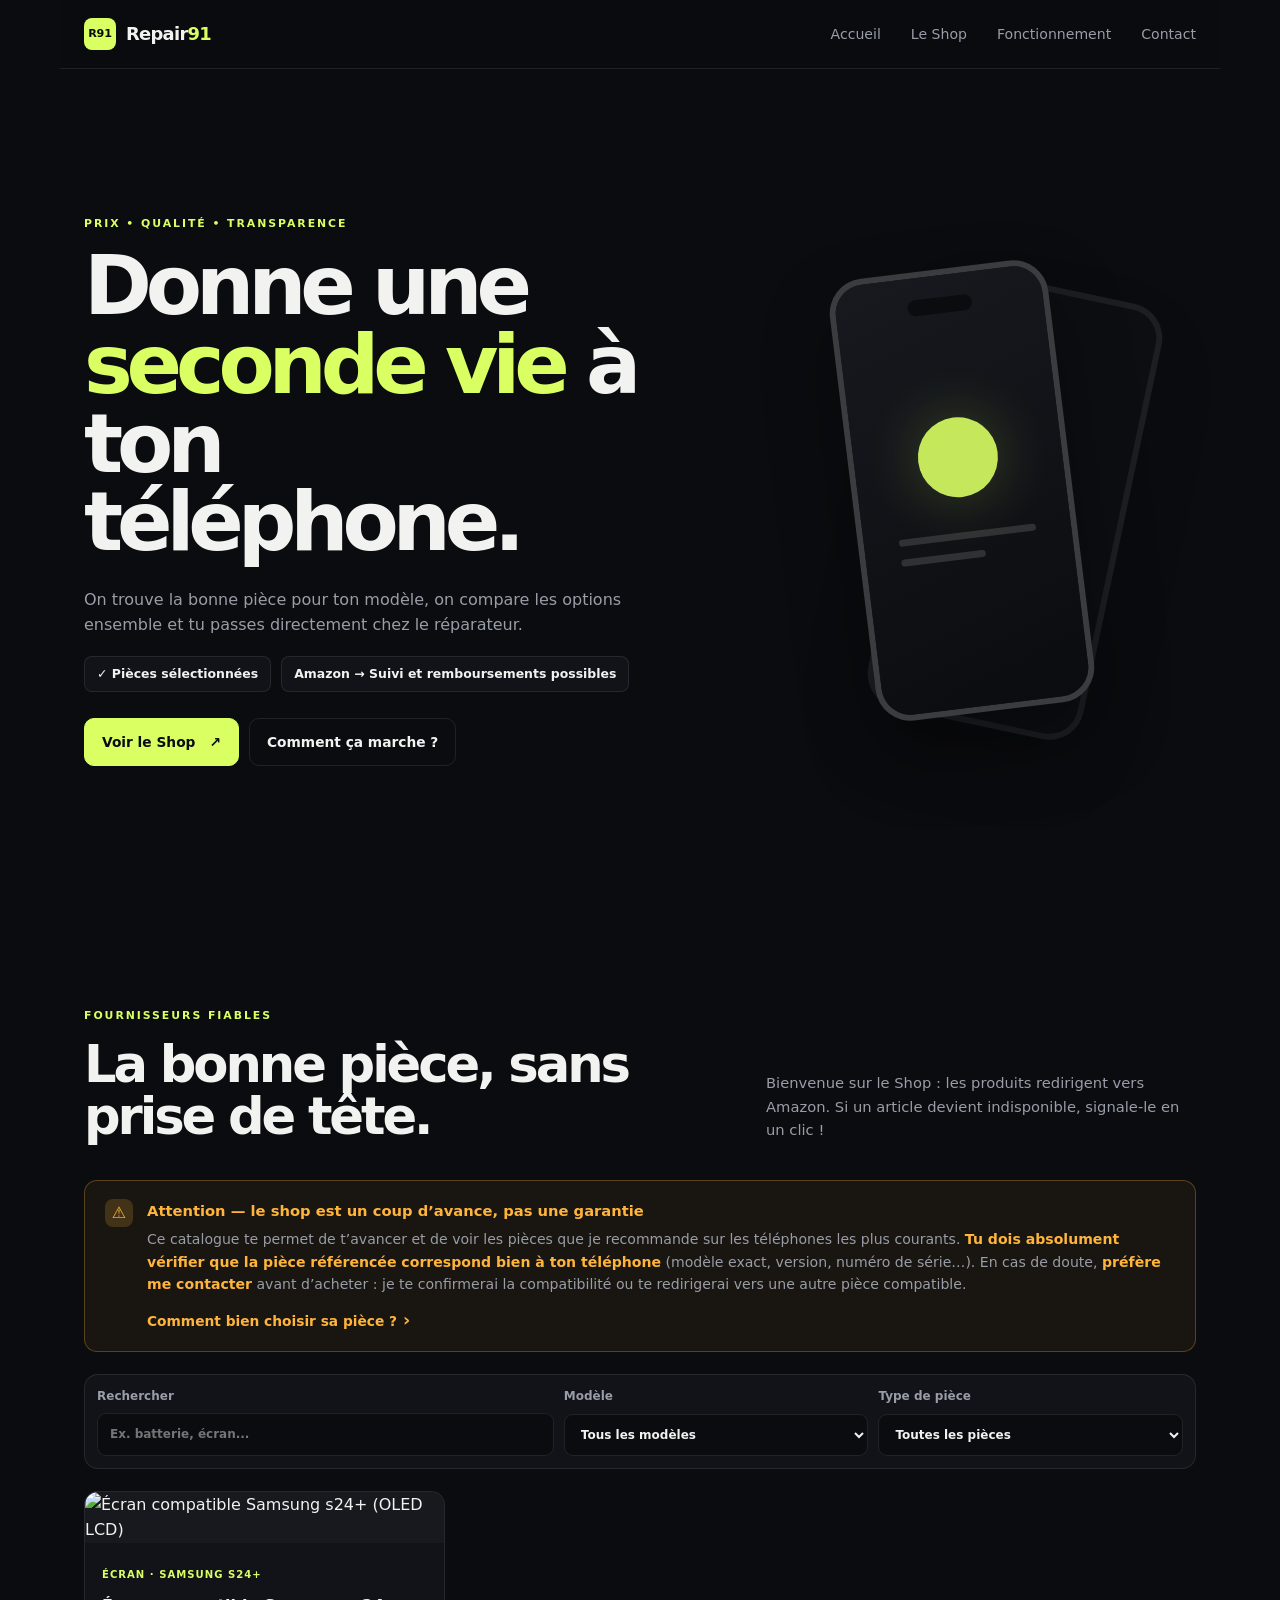
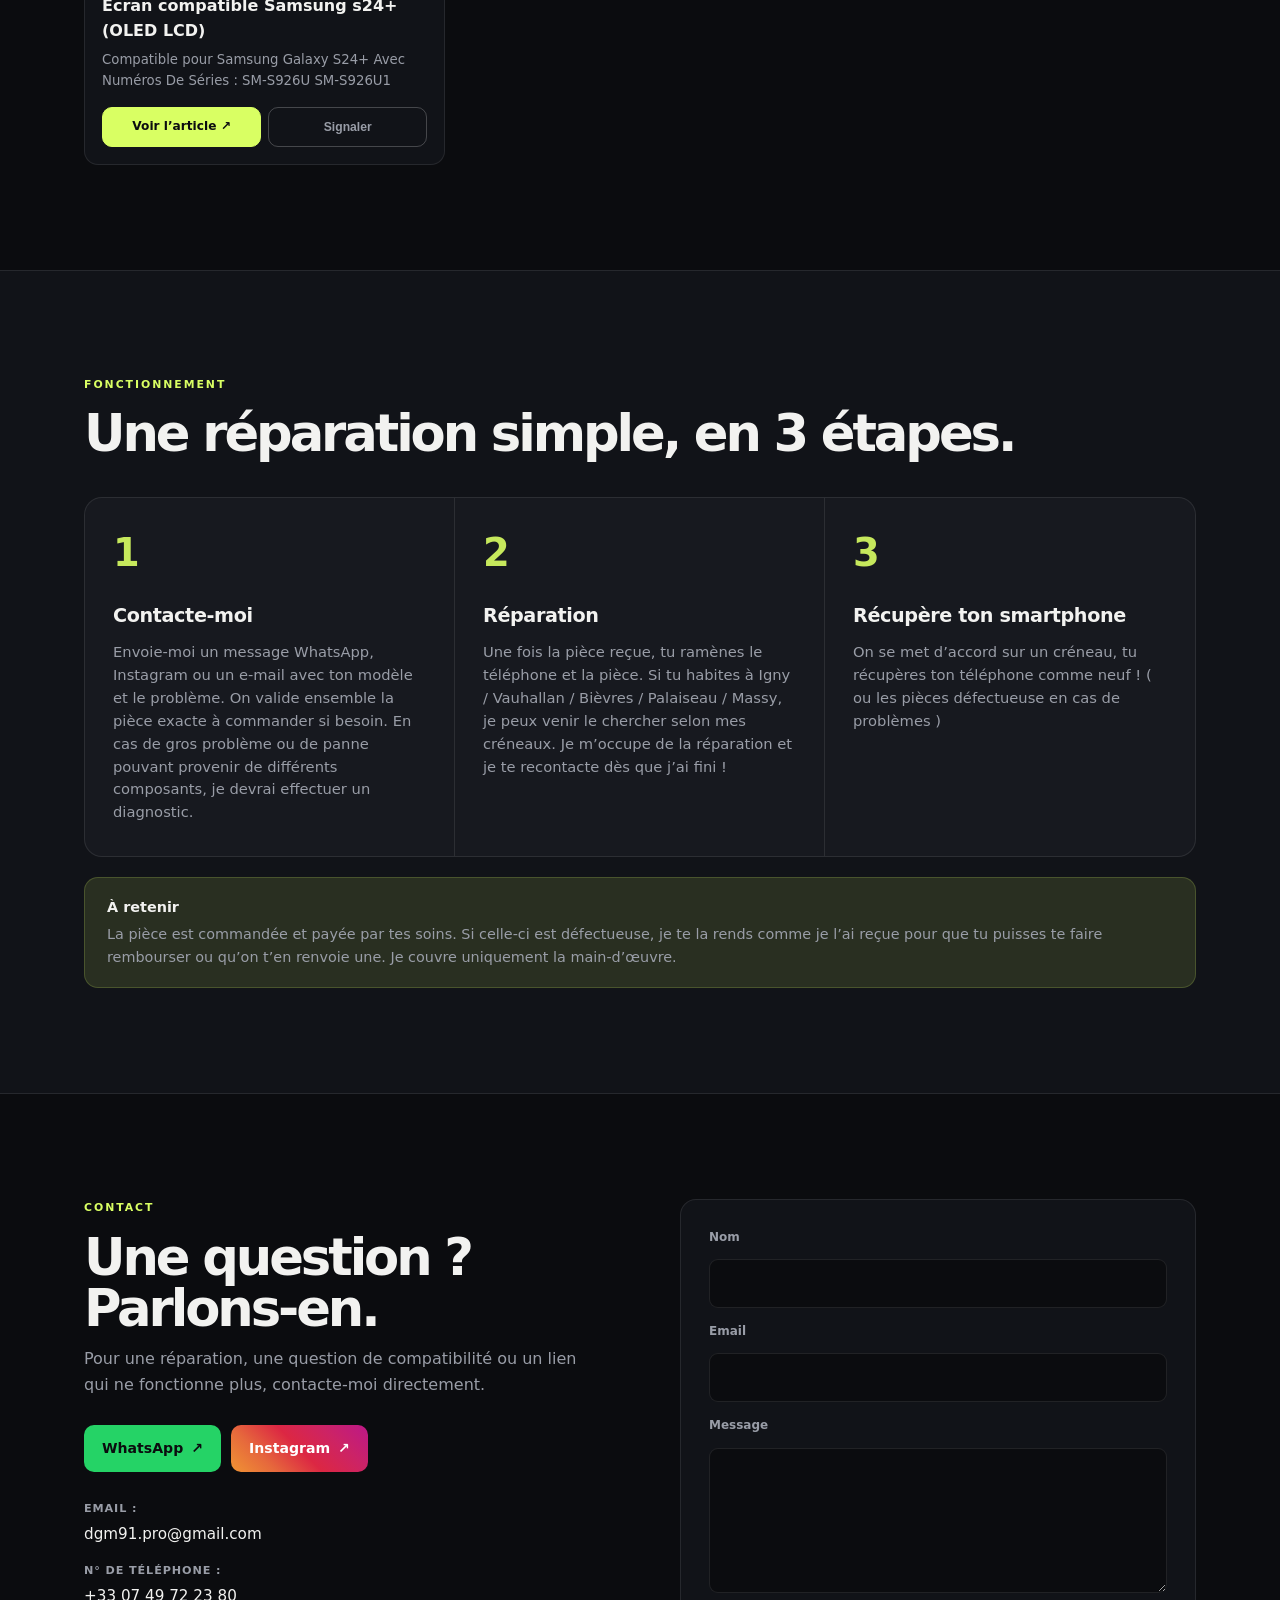
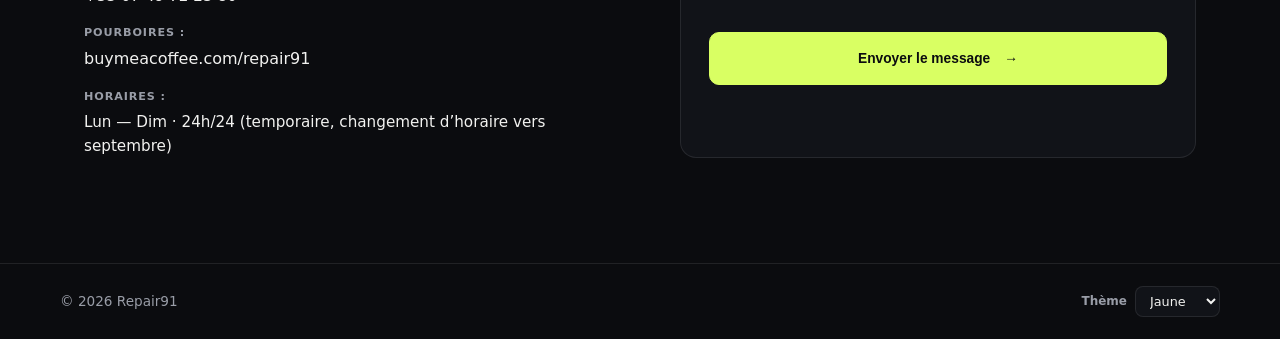
==== commit 205c947c: "Add files via upload" ====
--- a/index.html
+++ b/index.html
@@ -6,7 +6,7 @@
   <meta name="theme-color" content="#0b0c0f">
   <meta name="description" content="Repair91 — Réparation de téléphones à prix juste. Pièces sélectionnées, main-d’œuvre 20 €. Zone Igny, Vauhallan, Bièvres, Palaiseau, Massy.">
   <meta name="referrer" content="strict-origin-when-cross-origin">
-  <meta http-equiv="Content-Security-Policy" content="default-src 'self'; script-src 'self' https://web3forms.com https://js.hcaptcha.com https://hcaptcha.com; style-src 'self' 'unsafe-inline' https://hcaptcha.com; img-src 'self' data: https: blob:; connect-src 'self' https://api.web3forms.com https://hcaptcha.com https://*.hcaptcha.com; frame-src https://hcaptcha.com https://*.hcaptcha.com; font-src 'self'; base-uri 'self'; form-action https://api.web3forms.com;">
+  <meta http-equiv="Content-Security-Policy" content="default-src 'self'; script-src 'self' https://web3forms.com https://hcaptcha.com https://*.hcaptcha.com; style-src 'self' 'unsafe-inline' https://hcaptcha.com https://*.hcaptcha.com; img-src 'self' data: https: blob:; connect-src 'self' https://api.web3forms.com https://web3forms.com https://hcaptcha.com https://*.hcaptcha.com; frame-src https://hcaptcha.com https://*.hcaptcha.com; font-src 'self' https://hcaptcha.com https://*.hcaptcha.com; base-uri 'self'; form-action https://api.web3forms.com; object-src 'none'; upgrade-insecure-requests;">
   <title>Repair91 — Répare moins cher !</title>
   <link rel="stylesheet" href="styles.css">
 </head>
@@ -158,7 +158,7 @@
         <article class="step reveal">
           <div class="step-number">2</div>
           <div class="step-body">
-            <h3>Réparation — 20 €</h3>
+            <h3>Réparation</h3>
             <p>Une fois la pièce reçue, tu ramènes le téléphone et la pièce. Si tu habites à Igny / Vauhallan / Bièvres / Palaiseau / Massy, je peux venir le chercher selon mes créneaux. Je m’occupe de la réparation et je te recontacte dès que j’ai fini !</p>
           </div>
         </article>
@@ -167,14 +167,14 @@
           <div class="step-number">3</div>
           <div class="step-body">
             <h3>Récupère ton smartphone</h3>
-            <p>On se met d’accord sur un créneau, tu apportes <strong>20 € en espèces ou par virement instantané (pas de Wero / PayPal — uniquement par IBAN)</strong>, et tu récupères ton téléphone comme neuf !</p>
+            <p>On se met d’accord sur un créneau, tu récupères ton téléphone comme neuf ! ( ou les pièces défectueuse en cas de problèmes )</p>
           </div>
         </article>
       </div>
 
       <div class="notice reveal">
         <strong>À retenir</strong>
-        <p>La pièce est commandée et payée par tes soins. Si celle-ci est défectueuse, je te la rends comme je l’ai reçue pour que tu puisses te faire rembourser ou qu’on t’en renvoie une. Ma prestation couvre uniquement la main-d’œuvre : 20 € pour la réparation !</p>
+        <p>La pièce est commandée et payée par tes soins. Si celle-ci est défectueuse, je te la rends comme je l’ai reçue pour que tu puisses te faire rembourser ou qu’on t’en renvoie une. Je couvre uniquement la main-d’œuvre.</p>
       </div>
     </section>
 
@@ -203,9 +203,15 @@
             <p>+33 07 49 72 23 80</p>
           </div>
           <div>
+            <span>Pourboires :</span>
+            <a href="https://buymeacoffee.com/repair91">buymeacoffee.com/repair91</a>
+          </div>
+          
+          <div>
             <span>Horaires :</span>
             <p>Lun — Dim · 24h/24 (temporaire, changement d’horaire vers septembre)</p>
           </div>
+
         </div>
       </div>
 
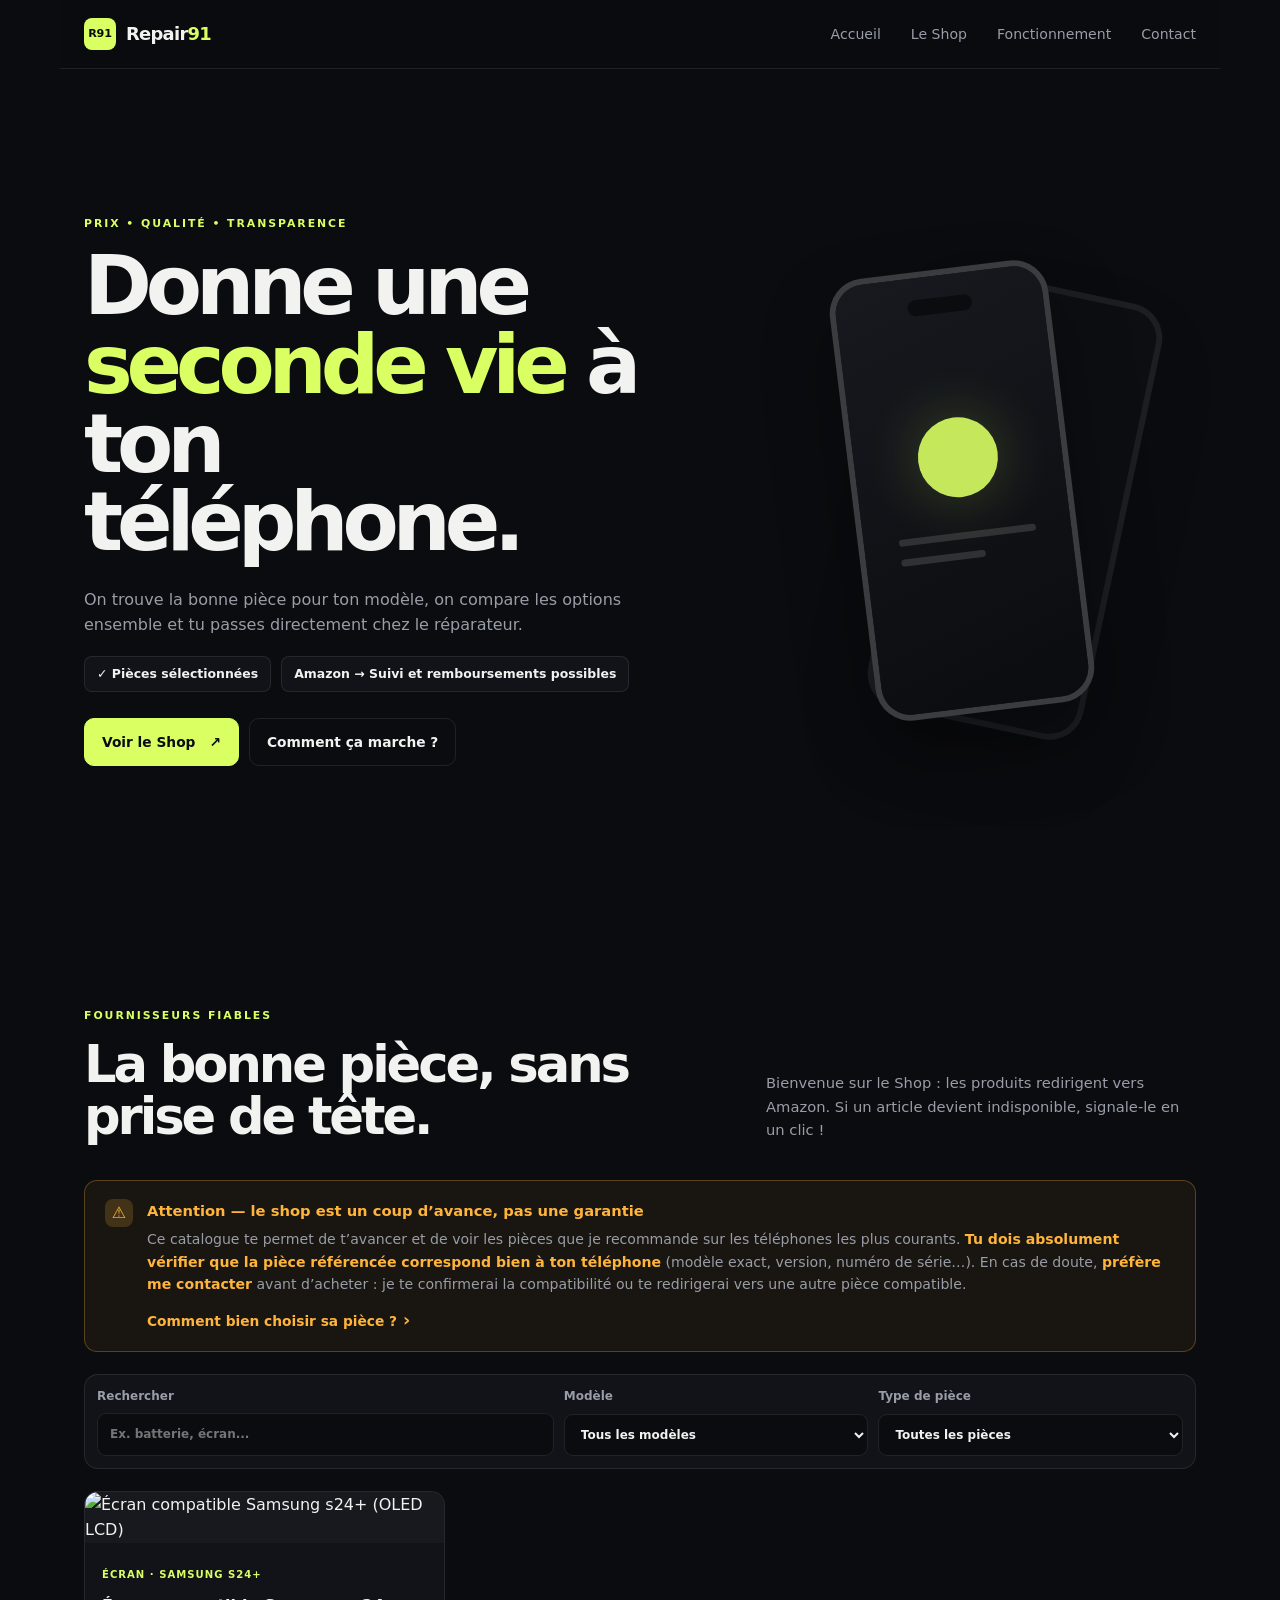
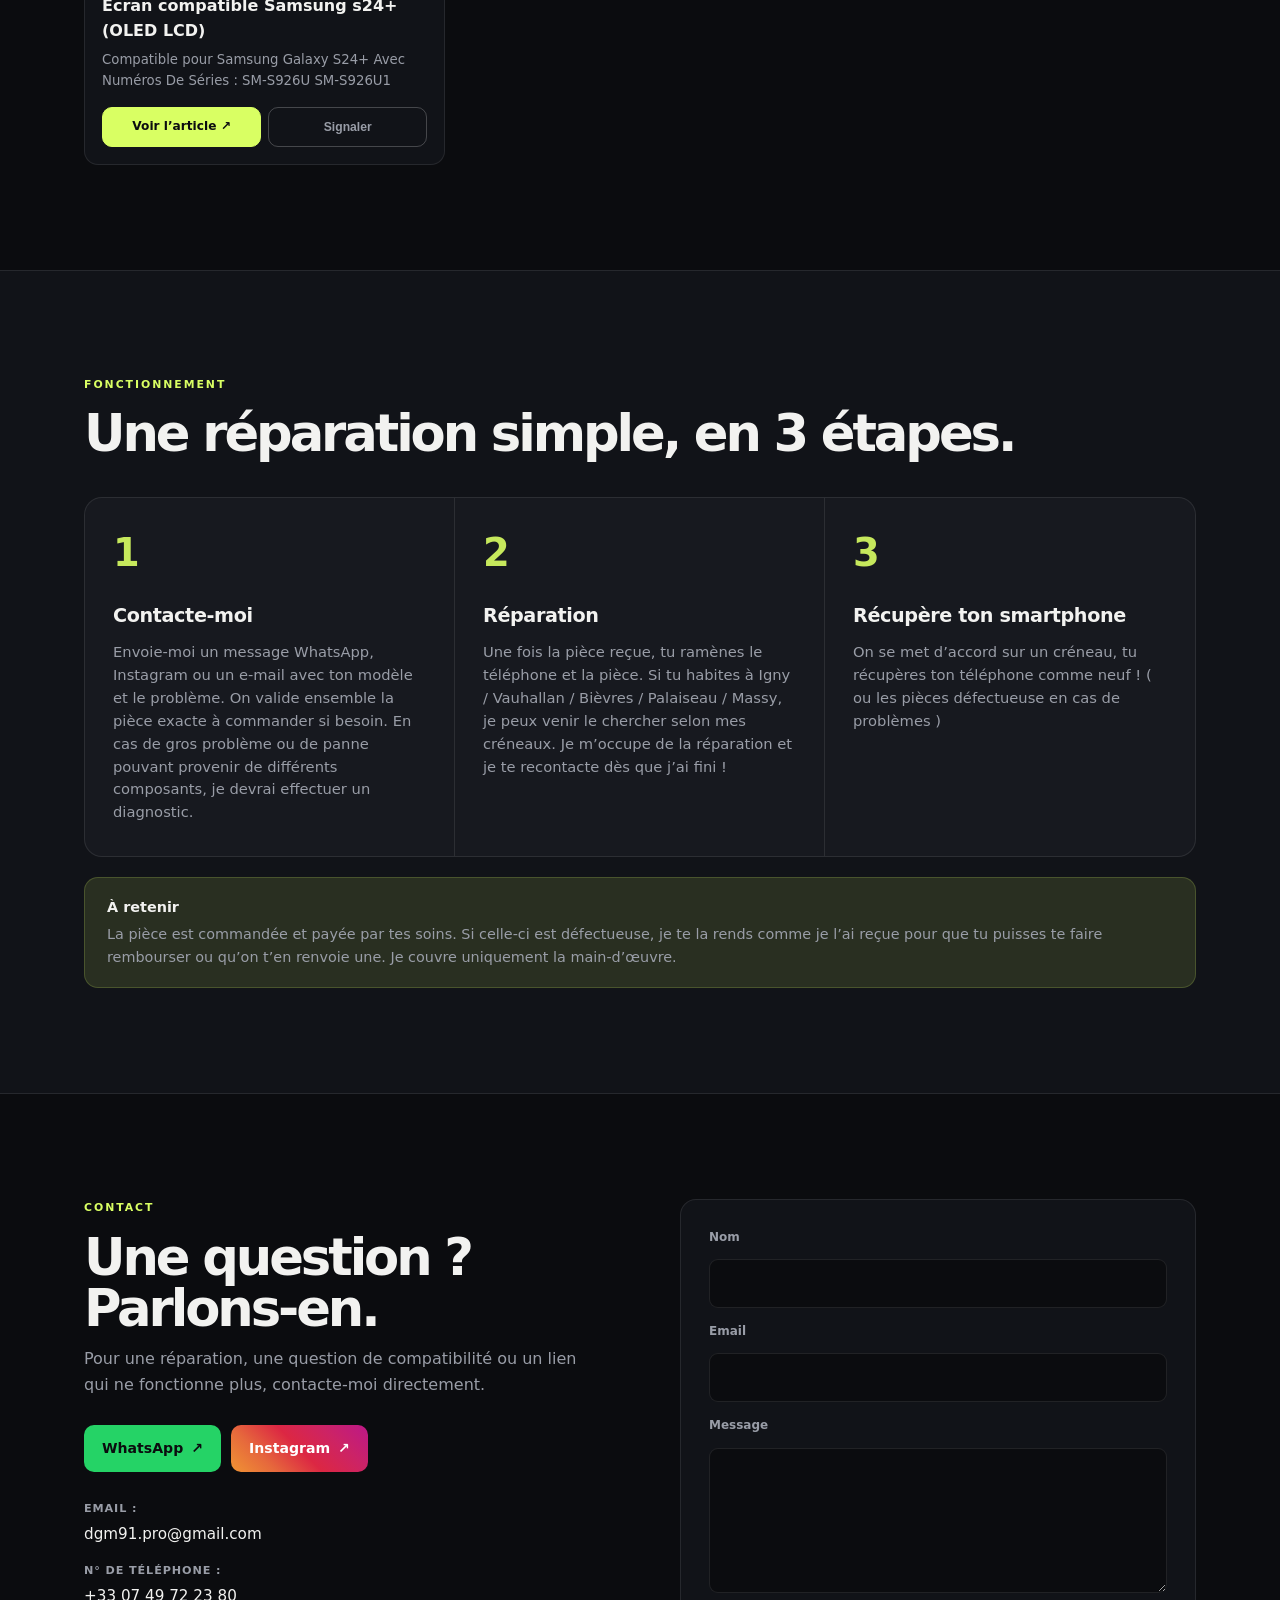
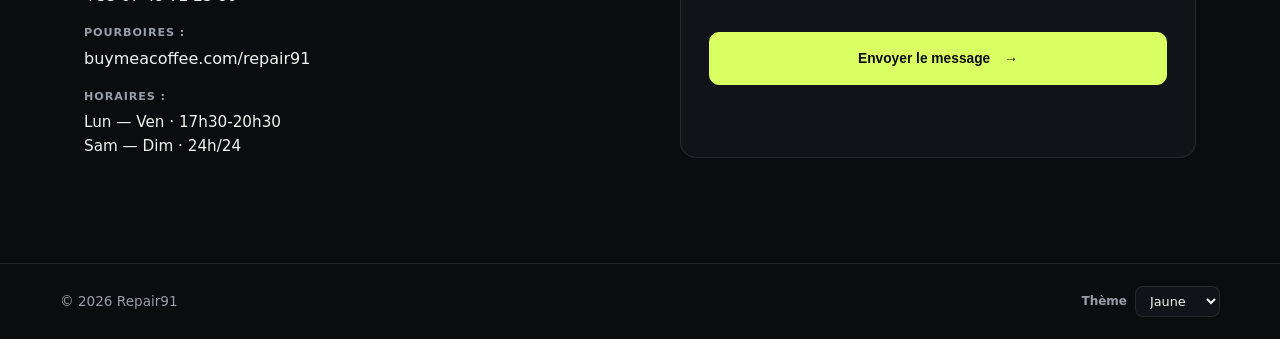
==== commit c3713197: "Update hour index.html" ====
--- a/index.html
+++ b/index.html
@@ -209,7 +209,8 @@
           
           <div>
             <span>Horaires :</span>
-            <p>Lun — Dim · 24h/24 (temporaire, changement d’horaire vers septembre)</p>
+            <p>Lun — Ven · 17h30-20h30</p>
+            <p>Sam — Dim · 24h/24</p>
           </div>
 
         </div>
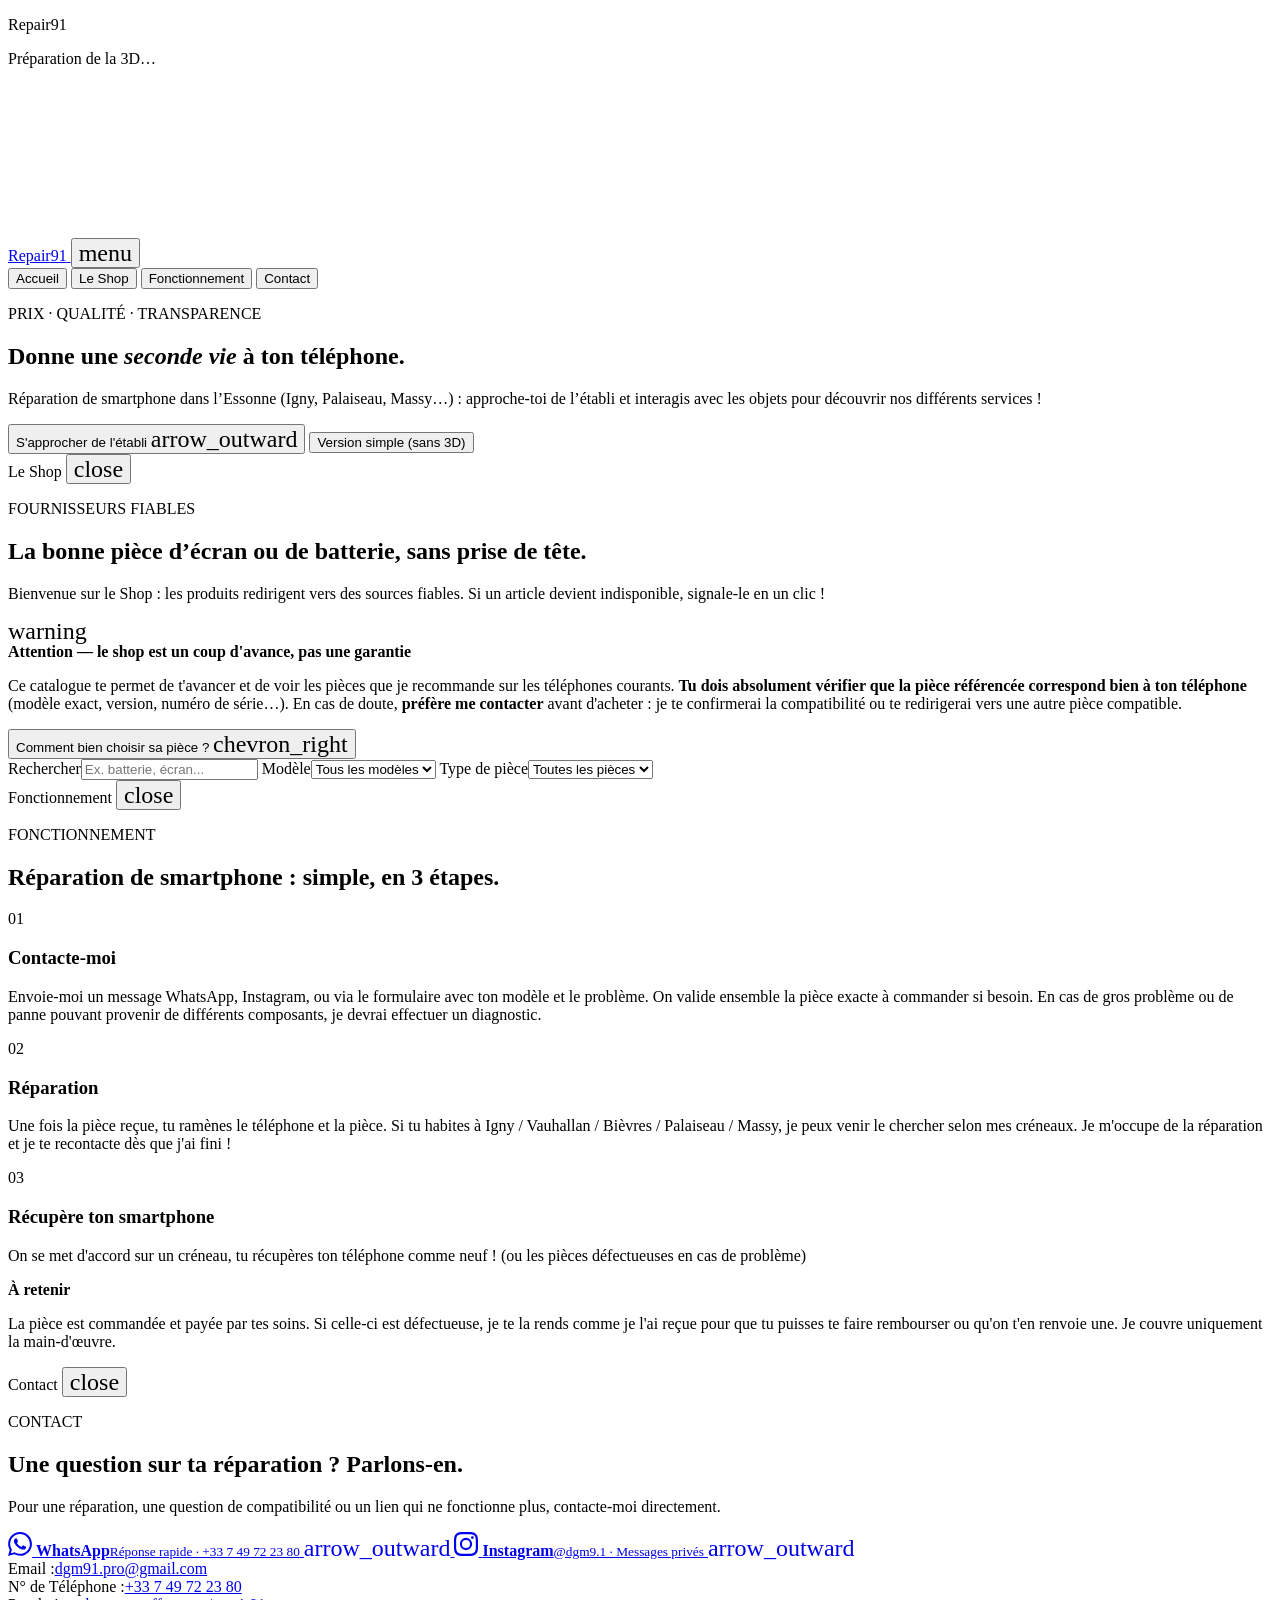
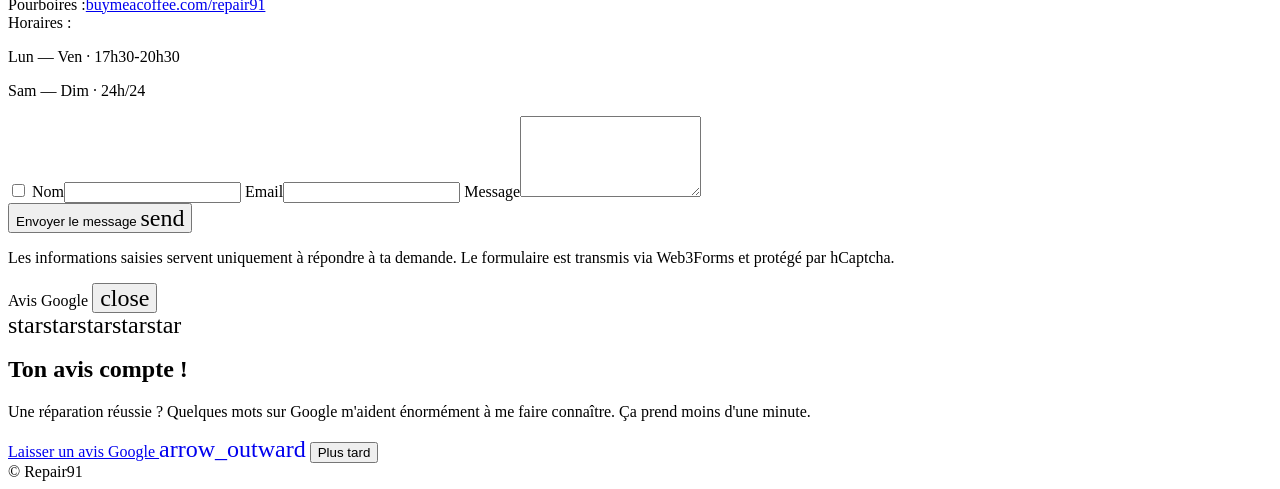
==== commit e511f2d9: "Add files via upload" ====
--- a/index.html
+++ b/index.html
@@ -1,278 +1,316 @@
 <!doctype html>
-<html lang="fr" data-theme="lime">
+<html lang="fr">
 <head>
   <meta charset="utf-8">
-  <meta name="viewport" content="width=device-width, initial-scale=1">
-  <meta name="theme-color" content="#0b0c0f">
-  <meta name="description" content="Repair91 — Réparation de téléphones à prix juste. Pièces sélectionnées, main-d’œuvre 20 €. Zone Igny, Vauhallan, Bièvres, Palaiseau, Massy.">
+  <meta name="viewport" content="width=device-width, initial-scale=1, viewport-fit=cover">
+  <meta name="theme-color" content="#0b0b0d">
+  <meta name="description" content="Réparation de smartphone (écran, batterie…) à Igny, Vauhallan, Bièvres, Palaiseau et Massy (91). Pièces sélectionnées, prix transparents.">
+  <meta name="robots" content="index, follow, max-image-preview:large">
+  <meta name="author" content="Repair91">
+  <link rel="canonical" href="https://dgm91-pro.github.io/repair91-website/">
+  <link rel="icon" href="assets/img/favicon.svg" type="image/svg+xml">
+  <link rel="sitemap" type="application/xml" href="sitemap.xml">
+  <meta name="geo.region" content="FR-91">
+  <meta property="og:type" content="website">
+  <meta property="og:locale" content="fr_FR">
+  <meta property="og:site_name" content="Repair91">
+  <meta property="og:title" content="Repair91 — Réparation de téléphone dans l'Essonne (91)">
+  <meta property="og:description" content="Réparation de smartphone à Igny, Vauhallan, Bièvres, Palaiseau et Massy. Pièces sélectionnées, prix transparents.">
+  <meta property="og:url" content="https://dgm91-pro.github.io/repair91-website/">
+  <meta property="og:image" content="https://dgm91-pro.github.io/repair91-website/assets/img/og-image.png">
+  <meta property="og:image:width" content="1200">
+  <meta property="og:image:height" content="630">
+  <meta property="og:image:alt" content="Repair91 — Réparation de téléphones dans l'Essonne">
+  <meta name="twitter:card" content="summary_large_image">
+  <meta name="twitter:title" content="Repair91 — Réparation de téléphone dans l'Essonne (91)">
+  <meta name="twitter:description" content="Réparation de smartphone à Igny, Vauhallan, Bièvres, Palaiseau et Massy. Pièces sélectionnées, prix transparents.">
+  <meta name="twitter:image" content="https://dgm91-pro.github.io/repair91-website/assets/img/og-image.png">
   <meta name="referrer" content="strict-origin-when-cross-origin">
-  <meta http-equiv="Content-Security-Policy" content="default-src 'self'; script-src 'self' https://web3forms.com https://hcaptcha.com https://*.hcaptcha.com; style-src 'self' 'unsafe-inline' https://hcaptcha.com https://*.hcaptcha.com; img-src 'self' data: https: blob:; connect-src 'self' https://api.web3forms.com https://web3forms.com https://hcaptcha.com https://*.hcaptcha.com; frame-src https://hcaptcha.com https://*.hcaptcha.com; font-src 'self' https://hcaptcha.com https://*.hcaptcha.com; base-uri 'self'; form-action https://api.web3forms.com; object-src 'none'; upgrade-insecure-requests;">
-  <title>Repair91 — Répare moins cher !</title>
-  <link rel="stylesheet" href="styles.css">
+  <meta http-equiv="Content-Security-Policy" content="default-src 'self'; script-src 'self' 'sha256-UK9O+rbB3KhDsGQrE55qyNAJCpV7WHc47zV2U5f4bE4=' https://web3forms.com https://hcaptcha.com https://*.hcaptcha.com https://cdn.jsdelivr.net; style-src 'self' 'unsafe-inline' https://hcaptcha.com https://*.hcaptcha.com https://fonts.googleapis.com; img-src 'self' data: blob: https://m.media-amazon.com; connect-src 'self' blob: data: https://api.web3forms.com https://web3forms.com https://hcaptcha.com https://*.hcaptcha.com; frame-src https://hcaptcha.com https://*.hcaptcha.com; font-src 'self' https://hcaptcha.com https://*.hcaptcha.com https://fonts.gstatic.com; base-uri 'self'; form-action https://api.web3forms.com; object-src 'none'; upgrade-insecure-requests;">
+  <title>Réparation téléphone Igny, Palaiseau, Massy (91) | Repair91</title>
+  <link rel="preconnect" href="https://fonts.googleapis.com">
+  <link rel="preconnect" href="https://fonts.gstatic.com" crossorigin>
+  <link rel="stylesheet" href="https://fonts.googleapis.com/css2?family=Material+Symbols+Outlined:opsz,wght,FILL,GRAD@20..40,300..500,0,0&display=swap">
+  <link rel="stylesheet" href="css/styles.css">
+  <script type="application/ld+json">
+  {
+    "@context": "https://schema.org",
+    "@type": "LocalBusiness",
+    "name": "Repair91",
+    "description": "Réparation de smartphones dans l'Essonne : conseil sur les pièces compatibles et main-d'œuvre de réparation.",
+    "url": "https://dgm91-pro.github.io/repair91-website/",
+    "image": "https://dgm91-pro.github.io/repair91-website/assets/img/og-image.png",
+    "telephone": "+33749722380",
+    "email": "dgm91.pro@gmail.com",
+    "areaServed": ["Igny", "Vauhallan", "Bièvres", "Palaiseau", "Massy"],
+    "openingHoursSpecification": [
+      {"@type": "OpeningHoursSpecification", "dayOfWeek": ["Monday","Tuesday","Wednesday","Thursday","Friday"], "opens": "17:30", "closes": "20:30"},
+      {"@type": "OpeningHoursSpecification", "dayOfWeek": ["Saturday","Sunday"], "opens": "00:00", "closes": "23:59"}
+    ],
+    "sameAs": ["https://instagram.com/dgm9.1", "https://g.page/r/CVU0NE-ES7jWECE"]
+  }
+  </script>
 </head>
-
 <body>
-  <div class="noise" aria-hidden="true"></div>
-
+
+  <noscript>
+    <style>#loading{display:none}</style>
+    <main style="max-width:640px;margin:0 auto;padding:96px 20px;color:#f2f2f4;font-family:system-ui,sans-serif;line-height:1.6">
+      <h1>Repair91 — Réparation de téléphone dans l'Essonne (91)</h1>
+      <p>Réparation de smartphone à Igny, Vauhallan, Bièvres, Palaiseau et Massy. Je t'aide à choisir la bonne pièce, puis je m'occupe de la réparation (main-d'œuvre uniquement, la pièce reste à ta charge).</p>
+      <p>Contact : <a href="https://wa.me/33749722380" style="color:#f2f2f4">WhatsApp +33 7 49 72 23 80</a> · <a href="mailto:dgm91.pro@gmail.com" style="color:#f2f2f4">dgm91.pro@gmail.com</a></p>
+      <p>Horaires : lun–ven 17h30–20h30 · sam–dim 24h/24. Active JavaScript pour voir la version 3D et le Shop.</p>
+    </main>
+  </noscript>
+
+  <!-- ===== Loading screen ===== -->
+  <div id="loading" class="loading">
+    <div class="loading-ring" aria-hidden="true"></div>
+    <p class="loading-label">Repair91</p>
+    <div class="loading-bar"><span id="loading-progress"></span></div>
+    <p class="loading-caption">Préparation de la 3D…</p>
+  </div>
+
+  <!-- ===== 3D canvas (background) ===== -->
+  <canvas id="scene" aria-hidden="true"></canvas>
+  <div id="dive-fx" class="dive-fx" aria-hidden="true"></div>
+
+  <!-- ===== Flat fallback (no WebGL / reduced motion opt-out) ===== -->
+  <div id="flat-fallback" class="flat-fallback" hidden>
+    <p class="fallback-note">
+      <span class="material-symbols-outlined" aria-hidden="true">info</span>
+      Affichage simplifié — la scène 3D n'est pas disponible sur cet appareil.
+      <button type="button" class="fallback-retry" id="retry-3d">
+        <span class="material-symbols-outlined" aria-hidden="true">refresh</span> Réessayer
+      </button>
+    </p>
+    <p class="eyebrow">PRIX · QUALITÉ · TRANSPARENCE</p>
+    <h1 class="flat-title">Donne une <em>seconde vie</em> à ton téléphone.</h1>
+    <p class="hero-text">On trouve la bonne pièce pour ton modèle, on compare les options ensemble et tu passes directement chez le réparateur.</p>
+
+  </div>
+
+  <!-- ===== Header (always visible) ===== -->
   <header class="site-header">
-    <a class="logo" href="#accueil" aria-label="Repair91 accueil">
-      <span class="logo-mark">R91</span>
-      <span>Repair<span>91</span></span>
+    <a class="logo" href="#" id="logo-link" aria-label="Repair91 — vue d'ensemble">
+      <span class="logo-text">Repair<span class="logo-accent">91</span></span>
     </a>
 
-    <button class="menu-toggle" type="button" aria-label="Ouvrir le menu" aria-expanded="false">
-      ☰
+    <button class="menu-toggle" type="button" id="menu-toggle" aria-label="Ouvrir le menu" aria-expanded="false">
+      <span class="material-symbols-outlined" aria-hidden="true">menu</span>
     </button>
 
-    <nav class="nav" aria-label="Navigation principale">
-      <a href="#accueil">Accueil</a>
-      <a href="#shop">Le Shop</a>
-      <a href="#fonctionnement">Fonctionnement</a>
-      <a href="#contact">Contact</a>
+    <nav class="nav" id="main-nav" aria-label="Navigation principale">
+      <button type="button" data-goto="accueil">Accueil</button>
+      <button type="button" data-goto="shop">Le Shop</button>
+      <button type="button" data-goto="fonctionnement">Fonctionnement</button>
+      <button type="button" data-goto="contact">Contact</button>
     </nav>
   </header>
 
-  <main>
-    <section id="accueil" class="hero">
-      <div class="hero-copy reveal">
-        <p class="eyebrow">PRIX • QUALITÉ • TRANSPARENCE</p>
-        <h1>Donne une <em>seconde vie</em> à ton téléphone.</h1>
-        <p class="hero-text">On trouve la bonne pièce pour ton modèle, on compare les options ensemble et tu passes directement chez le réparateur.</p>
-
-        <div class="hero-badges">
-          <span class="badge">✓ Pièces sélectionnées</span>
-          <span class="badge">Amazon → Suivi et remboursements possibles</span>
-        </div>
-
-        <div class="hero-actions">
-          <a class="button primary" href="#shop">Voir le Shop <span>↗</span></a>
-          <a class="button ghost" href="#fonctionnement">Comment ça marche ?</a>
-        </div>
-      </div>
-
-      <div class="hero-art reveal" aria-hidden="true">
-        <div class="phone phone-back"></div>
-        <div class="phone phone-front">
-          <div class="screen">
-            <div class="screen-top"></div>
-            <div class="screen-orb"></div>
-            <div class="screen-line"></div>
-            <div class="screen-line short"></div>
-          </div>
-        </div>
-      </div>
-    </section>
-
-    <section id="shop" class="section">
-      <div class="section-heading reveal">
-        <div>
-          <p class="eyebrow">FOURNISSEURS FIABLES</p>
-          <h2>La bonne pièce, sans prise de tête.</h2>
-        </div>
-        <p>Bienvenue sur le Shop : les produits redirigent vers Amazon. Si un article devient indisponible, signale-le en un clic !</p>
-      </div>
-
-      <div class="warning-box reveal">
-        <div class="warning-icon">⚠</div>
+  <!-- ===== Far view hero overlay ===== -->
+  <section id="hero-overlay" class="hero-overlay">
+    <p class="eyebrow">PRIX · QUALITÉ · TRANSPARENCE</p>
+    <h1>Donne une <em>seconde vie</em> à ton téléphone.</h1>
+    <p class="hero-text">Réparation de smartphone dans l’Essonne (Igny, Palaiseau, Massy…) : approche-toi de l’établi et interagis avec les objets pour découvrir nos différents services !</p>
+    <div class="hero-actions">
+      <button type="button" class="button primary" id="enter-bench">S'approcher de l'établi <span class="material-symbols-outlined" aria-hidden="true">arrow_outward</span></button>
+      <button type="button" class="button ghost" id="skip-3d">Version simple (sans 3D)</button>
+    </div>
+  </section>
+
+  <!-- ===== Near view UI (gardé en DOM, vide : scene.js bascule son attribut hidden) ===== -->
+  <div id="near-ui" class="near-ui" hidden></div>
+
+  <div id="tooltip" class="tooltip" hidden></div>
+
+  <!-- ===== Panels (centered window-style dialogs) ===== -->
+  <div id="panel-backdrop" class="panel-backdrop" hidden></div>
+
+  <aside id="panel-shop" class="panel" aria-hidden="true" aria-label="Le Shop">
+    <div class="panel-titlebar">
+      <span class="panel-title">Le Shop</span>
+      <button class="panel-close" type="button" data-close-panel aria-label="Fermer">
+        <span class="material-symbols-outlined" aria-hidden="true">close</span>
+      </button>
+    </div>
+    <div class="panel-inner">
+      <p class="eyebrow">FOURNISSEURS FIABLES</p>
+      <h2>La bonne pièce d’écran ou de batterie, sans prise de tête.</h2>
+      <p class="panel-lead">Bienvenue sur le Shop : les produits redirigent vers des sources fiables. Si un article devient indisponible, signale-le en un clic !</p>
+
+      <div class="warning-box">
+        <span class="material-symbols-outlined warning-icon" aria-hidden="true">warning</span>
         <div class="warning-content">
-          <strong>Attention — le shop est un coup d’avance, pas une garantie</strong>
+          <strong>Attention — le shop est un coup d'avance, pas une garantie</strong>
           <p>
-            Ce catalogue te permet de t’avancer et de voir les pièces que je recommande sur les téléphones les plus courants.
+            Ce catalogue te permet de t'avancer et de voir les pièces que je recommande sur les téléphones courants.
             <strong>Tu dois absolument vérifier que la pièce référencée correspond bien à ton téléphone</strong>
             (modèle exact, version, numéro de série…). En cas de doute, <strong>préfère me contacter</strong>
-            avant d’acheter : je te confirmerai la compatibilité ou te redirigerai vers une autre pièce compatible.
+            avant d'acheter : je te confirmerai la compatibilité ou te redirigerai vers une autre pièce compatible.
           </p>
-
           <button type="button" class="hint-toggle" id="compat-toggle" aria-expanded="false" aria-controls="compat-panel">
             Comment bien choisir sa pièce ?
-            <span class="hint-chevron" aria-hidden="true">›</span>
+            <span class="material-symbols-outlined hint-chevron" aria-hidden="true">chevron_right</span>
           </button>
-
           <div id="compat-panel" class="compat-panel" hidden>
             <ul class="compat-list">
-              <li>
-                <span class="compat-label">Modèle exact</span>
-                <span>ex. iPhone 13, Galaxy S22, Xiaomi Redmi 9C — pas juste « iPhone » ou « Samsung ».</span>
-              </li>
-              <li>
-                <span class="compat-label">Numéro de modèle</span>
-                <span>Au dos du téléphone, ou dans Réglages → Général → Informations (ce n’est pas l’IMEI).</span>
-              </li>
-              <li>
-                <span class="compat-label">Numéro de série</span>
-                <span>À vérifier en priorité en cas de doute — je peux t’aider à le contrôler.</span>
-              </li>
-              <li>
-                <span class="compat-label">Référence produit</span>
-                <span>Compare le titre et la description Amazon avec ton modèle exact.</span>
-              </li>
-              <li>
-                <span class="compat-label">Qualité produit</span>
-                <span>Plusieurs pièces peuvent être disponibles à des prix différents. Un prix plus bas peut affecter la qualité : un écran LCD sera moins cher qu’un AMOLED, mais les couleurs seront moins saturées.</span>
-              </li>
+              <li><span class="compat-label">Modèle exact</span><span>ex. iPhone 13, Galaxy S22, Xiaomi Redmi 9C — pas juste « iPhone » ou « Samsung ».</span></li>
+              <li><span class="compat-label">Numéro de modèle</span><span>Au dos du téléphone, ou dans Réglages → Général → Informations (ce n'est pas l'IMEI).</span></li>
+              <li><span class="compat-label">Numéro de série</span><span>À vérifier en priorité en cas de doute — je peux t'aider à le contrôler.</span></li>
+              <li><span class="compat-label">Référence produit</span><span>Compare le titre et la description Amazon avec ton modèle exact.</span></li>
+              <li><span class="compat-label">Qualité produit</span><span>Plusieurs pièces peuvent être disponibles à des prix différents. Un prix plus bas peut affecter la qualité : un écran LCD sera moins cher qu'un AMOLED, mais les couleurs seront moins saturées.</span></li>
             </ul>
           </div>
         </div>
       </div>
 
-      <div class="filters reveal">
-        <label>
-          Rechercher
-          <input id="search" type="search" placeholder="Ex. batterie, écran..." autocomplete="off">
-        </label>
-        <label>
-          Modèle
-          <select id="model">
-            <option value="all">Tous les modèles</option>
-          </select>
-        </label>
-        <label>
-          Type de pièce
-          <select id="part">
-            <option value="all">Toutes les pièces</option>
-          </select>
-        </label>
+      <div class="filters">
+        <label>Rechercher<input id="search" type="search" placeholder="Ex. batterie, écran..." autocomplete="off"></label>
+        <label>Modèle<select id="model"><option value="all">Tous les modèles</option></select></label>
+        <label>Type de pièce<select id="part"><option value="all">Toutes les pièces</option></select></label>
       </div>
 
       <div id="product-grid" class="product-grid" aria-live="polite"></div>
-      <p id="empty" class="empty" hidden>Ton article n’est pas inscrit dans le Shop, contacte-moi pour la réparation.</p>
-    </section>
-
-    <section id="fonctionnement" class="section dark-section">
-      <div class="section-heading reveal">
-        <div>
-          <p class="eyebrow">FONCTIONNEMENT</p>
-          <h2>Une réparation simple, en 3 étapes.</h2>
-        </div>
-      </div>
+      <p id="empty" class="empty" hidden>Ton article n'est pas inscrit dans le Shop, contacte-moi pour la réparation.</p>
+    </div>
+  </aside>
+
+  <aside id="panel-fonctionnement" class="panel" aria-hidden="true" aria-label="Fonctionnement">
+    <div class="panel-titlebar">
+      <span class="panel-title">Fonctionnement</span>
+      <button class="panel-close" type="button" data-close-panel aria-label="Fermer">
+        <span class="material-symbols-outlined" aria-hidden="true">close</span>
+      </button>
+    </div>
+    <div class="panel-inner">
+      <p class="eyebrow">FONCTIONNEMENT</p>
+      <h2>Réparation de smartphone : simple, en 3 étapes.</h2>
 
       <div class="steps">
-        <article class="step reveal">
-          <div class="step-number">1</div>
+        <article class="step">
+          <div class="step-number">01</div>
           <div class="step-body">
             <h3>Contacte-moi</h3>
-            <p>Envoie-moi un message WhatsApp, Instagram ou un e-mail avec ton modèle et le problème. On valide ensemble la pièce exacte à commander si besoin. En cas de gros problème ou de panne pouvant provenir de différents composants, je devrai effectuer un diagnostic.</p>
+            <p>Envoie-moi un message WhatsApp, Instagram, ou via le formulaire avec ton modèle et le problème. On valide ensemble la pièce exacte à commander si besoin. En cas de gros problème ou de panne pouvant provenir de différents composants, je devrai effectuer un diagnostic.</p>
           </div>
         </article>
-
-        <article class="step reveal">
-          <div class="step-number">2</div>
+        <article class="step">
+          <div class="step-number">02</div>
           <div class="step-body">
             <h3>Réparation</h3>
-            <p>Une fois la pièce reçue, tu ramènes le téléphone et la pièce. Si tu habites à Igny / Vauhallan / Bièvres / Palaiseau / Massy, je peux venir le chercher selon mes créneaux. Je m’occupe de la réparation et je te recontacte dès que j’ai fini !</p>
+            <p>Une fois la pièce reçue, tu ramènes le téléphone et la pièce. Si tu habites à Igny / Vauhallan / Bièvres / Palaiseau / Massy, je peux venir le chercher selon mes créneaux. Je m'occupe de la réparation et je te recontacte dès que j'ai fini !</p>
           </div>
         </article>
-
-        <article class="step reveal">
-          <div class="step-number">3</div>
+        <article class="step">
+          <div class="step-number">03</div>
           <div class="step-body">
             <h3>Récupère ton smartphone</h3>
-            <p>On se met d’accord sur un créneau, tu récupères ton téléphone comme neuf ! ( ou les pièces défectueuse en cas de problèmes )</p>
+            <p>On se met d'accord sur un créneau, tu récupères ton téléphone comme neuf ! (ou les pièces défectueuses en cas de problème)</p>
           </div>
         </article>
       </div>
 
-      <div class="notice reveal">
+      <div class="notice">
         <strong>À retenir</strong>
-        <p>La pièce est commandée et payée par tes soins. Si celle-ci est défectueuse, je te la rends comme je l’ai reçue pour que tu puisses te faire rembourser ou qu’on t’en renvoie une. Je couvre uniquement la main-d’œuvre.</p>
-      </div>
-    </section>
-
-    <section id="contact" class="section contact-section">
-      <div class="contact-info reveal">
-        <p class="eyebrow">CONTACT</p>
-        <h2>Une question ? Parlons-en.</h2>
-        <p>Pour une réparation, une question de compatibilité ou un lien qui ne fonctionne plus, contacte-moi directement.</p>
-
-        <div class="social-links">
-          <a class="whatsapp-button" href="https://wa.me/33749722380" target="_blank" rel="noopener noreferrer">
-            WhatsApp <span>↗</span>
-          </a>
-          <a class="instagram-button" href="https://instagram.com/dgm9.1" target="_blank" rel="noopener noreferrer">
-            Instagram <span>↗</span>
-          </a>
-        </div>
-
-        <div class="contact-details">
-          <div>
-            <span>Email :</span>
-            <p>dgm91.pro@gmail.com</p>
-          </div>
-          <div>
-            <span>N° de Téléphone :</span>
-            <p>+33 07 49 72 23 80</p>
-          </div>
-          <div>
-            <span>Pourboires :</span>
-            <a href="https://buymeacoffee.com/repair91">buymeacoffee.com/repair91</a>
-          </div>
-          
-          <div>
-            <span>Horaires :</span>
-            <p>Lun — Ven · 17h30-20h30</p>
-            <p>Sam — Dim · 24h/24</p>
-          </div>
-
-        </div>
-      </div>
-
-      <form id="contact-form" class="contact-form reveal" action="https://api.web3forms.com/submit" method="POST" novalidate>
+        <p>La pièce est commandée et payée par tes soins. Si celle-ci est défectueuse, je te la rends comme je l'ai reçue pour que tu puisses te faire rembourser ou qu'on t'en renvoie une. Je couvre uniquement la main-d'œuvre.</p>
+      </div>
+    </div>
+  </aside>
+
+  <aside id="panel-contact" class="panel" aria-hidden="true" aria-label="Contact">
+    <div class="panel-titlebar">
+      <span class="panel-title">Contact</span>
+      <button class="panel-close" type="button" data-close-panel aria-label="Fermer">
+        <span class="material-symbols-outlined" aria-hidden="true">close</span>
+      </button>
+    </div>
+    <div class="panel-inner">
+      <p class="eyebrow">CONTACT</p>
+      <h2>Une question sur ta réparation ? Parlons-en.</h2>
+      <p class="panel-lead">Pour une réparation, une question de compatibilité ou un lien qui ne fonctionne plus, contacte-moi directement.</p>
+
+      <div class="social-links">
+        <a class="social-card whatsapp" href="https://wa.me/33749722380" target="_blank" rel="noopener noreferrer">
+          <span class="social-icon" aria-hidden="true">
+            <svg viewBox="0 0 24 24" width="24" height="24" fill="currentColor"><path d="M17.47 14.38c-.3-.15-1.76-.87-2.03-.97-.27-.1-.47-.15-.67.15-.2.3-.77.97-.94 1.17-.17.2-.35.22-.65.07-.3-.15-1.26-.46-2.4-1.48-.89-.79-1.49-1.77-1.66-2.07-.17-.3-.02-.46.13-.61.13-.13.3-.35.45-.52.15-.17.2-.3.3-.5.1-.2.05-.37-.02-.52-.07-.15-.67-1.61-.92-2.2-.24-.58-.49-.5-.67-.51h-.57c-.2 0-.52.07-.8.37-.27.3-1.04 1.02-1.04 2.48s1.07 2.88 1.22 3.08c.15.2 2.1 3.2 5.08 4.49.71.31 1.26.49 1.69.63.71.23 1.36.2 1.87.12.57-.08 1.76-.72 2.01-1.41.25-.69.25-1.29.17-1.41-.07-.12-.27-.2-.57-.35zM12.05 21.8h-.01a9.87 9.87 0 0 1-5.03-1.38l-.36-.21-3.74.98 1-3.65-.24-.37a9.86 9.86 0 0 1-1.51-5.26c0-5.45 4.44-9.88 9.89-9.88 2.64 0 5.12 1.03 6.99 2.9a9.82 9.82 0 0 1 2.89 6.99c0 5.45-4.44 9.88-9.88 9.88zM20.52 3.45A11.8 11.8 0 0 0 12.05 0C5.5 0 .16 5.34.16 11.89c0 2.1.55 4.14 1.59 5.95L.06 24l6.3-1.65a11.88 11.88 0 0 0 5.68 1.45h.01c6.55 0 11.89-5.34 11.89-11.89 0-3.18-1.24-6.16-3.48-8.46z"/></svg>
+          </span>
+          <span class="social-text"><strong>WhatsApp</strong><small>Réponse rapide · +33 7 49 72 23 80</small></span>
+          <span class="material-symbols-outlined social-arrow" aria-hidden="true">arrow_outward</span>
+        </a>
+        <a class="social-card instagram" href="https://instagram.com/dgm9.1" target="_blank" rel="noopener noreferrer">
+          <span class="social-icon" aria-hidden="true">
+            <svg viewBox="0 0 24 24" width="24" height="24" fill="currentColor"><path d="M12 2.16c3.2 0 3.58.01 4.85.07 3.25.15 4.77 1.69 4.92 4.92.06 1.27.07 1.65.07 4.85s-.01 3.58-.07 4.85c-.15 3.23-1.66 4.77-4.92 4.92-1.27.06-1.64.07-4.85.07s-3.58-.01-4.85-.07c-3.26-.15-4.77-1.7-4.92-4.92-.06-1.27-.07-1.64-.07-4.85s.01-3.58.07-4.85C2.38 3.92 3.9 2.38 7.15 2.23 8.42 2.17 8.8 2.16 12 2.16zM12 0C8.74 0 8.33.01 7.05.07 2.7.27.27 2.69.07 7.05.01 8.33 0 8.74 0 12s.01 3.67.07 4.95c.2 4.36 2.62 6.78 6.98 6.98C8.33 23.99 8.74 24 12 24s3.67-.01 4.95-.07c4.35-.2 6.78-2.62 6.98-6.98.06-1.28.07-1.69.07-4.95s-.01-3.67-.07-4.95c-.2-4.35-2.62-6.78-6.98-6.98C15.67.01 15.26 0 12 0zm0 5.84a6.16 6.16 0 1 0 0 12.32 6.16 6.16 0 0 0 0-12.32zM12 16a4 4 0 1 1 0-8 4 4 0 0 1 0 8zm6.4-11.85a1.44 1.44 0 1 0 0 2.88 1.44 1.44 0 0 0 0-2.88z"/></svg>
+          </span>
+          <span class="social-text"><strong>Instagram</strong><small>@dgm9.1 · Messages privés</small></span>
+          <span class="material-symbols-outlined social-arrow" aria-hidden="true">arrow_outward</span>
+        </a>
+      </div>
+
+      <div class="contact-details">
+        <div><span>Email :</span><a href="mailto:dgm91.pro@gmail.com">dgm91.pro@gmail.com</a></div>
+        <div><span>N° de Téléphone :</span><a href="tel:+33749722380">+33 7 49 72 23 80</a></div>
+        <div><span>Pourboires :</span><a href="https://buymeacoffee.com/repair91">buymeacoffee.com/repair91</a></div>
+        <div><span>Horaires :</span><p>Lun — Ven · 17h30-20h30</p><p>Sam — Dim · 24h/24</p></div>
+      </div>
+
+      <form id="contact-form" class="contact-form" action="https://api.web3forms.com/submit" method="POST" novalidate>
         <input type="hidden" name="access_key" value="abbdbe7c-fe29-4b14-b1aa-8df60f036aef">
         <input type="hidden" name="subject" value="Nouveau message — Repair91">
         <input type="hidden" name="from_name" value="Repair91">
         <input type="checkbox" name="botcheck" class="honeypot" tabindex="-1" autocomplete="off" aria-hidden="true">
-
-        <label>
-          Nom
-          <input name="name" required maxlength="80" autocomplete="name">
-        </label>
-        <label>
-          Email
-          <input name="email" type="email" required maxlength="120" autocomplete="email">
-        </label>
-        <label>
-          Message
-          <textarea name="message" required maxlength="2000" rows="6"></textarea>
-        </label>
-
-        <div class="h-captcha" data-captcha="true" data-theme="dark" data-size="normal"></div>
-
-        <button class="button primary" type="submit">
-          Envoyer le message <span>→</span>
-        </button>
+        <label>Nom<input name="name" required maxlength="80" autocomplete="name"></label>
+        <label>Email<input name="email" type="email" required maxlength="120" autocomplete="email"></label>
+        <label>Message<textarea name="message" required maxlength="2000" rows="5"></textarea></label>
+        <div class="captcha-wrap" id="captcha-wrap"><div class="h-captcha" data-captcha="true" data-theme="dark" data-size="normal"></div></div>
+        <button class="button primary" type="submit">Envoyer le message <span class="material-symbols-outlined" aria-hidden="true">send</span></button>
         <p id="form-status" class="form-status" role="status" aria-live="polite"></p>
+        <p class="form-note">Les informations saisies servent uniquement à répondre à ta demande. Le formulaire est transmis via Web3Forms et protégé par hCaptcha.</p>
       </form>
-    </section>
-  </main>
+    </div>
+  </aside>
+
+  <aside id="panel-avis" class="panel panel-compact" aria-hidden="true" aria-label="Avis Google">
+    <div class="panel-titlebar">
+      <span class="panel-title">Avis Google</span>
+      <button class="panel-close" type="button" data-close-panel aria-label="Fermer">
+        <span class="material-symbols-outlined" aria-hidden="true">close</span>
+      </button>
+    </div>
+    <div class="panel-inner review-card">
+      <div class="review-stars" aria-hidden="true">
+        <span class="material-symbols-outlined">star</span><span class="material-symbols-outlined">star</span><span class="material-symbols-outlined">star</span><span class="material-symbols-outlined">star</span><span class="material-symbols-outlined">star</span>
+      </div>
+      <h2>Ton avis compte !</h2>
+      <p class="panel-lead">Une réparation réussie ? Quelques mots sur Google m'aident énormément à me faire connaître. Ça prend moins d'une minute.</p>
+      <a class="button primary review-cta" href="https://g.page/r/CVU0NE-ES7jWECE/review" target="_blank" rel="noopener noreferrer">Laisser un avis Google <span class="material-symbols-outlined" aria-hidden="true">arrow_outward</span></a>
+      <button type="button" class="review-later" data-close-panel>Plus tard</button>
+    </div>
+  </aside>
 
   <footer>
     <div class="footer-inner">
       <span>© <span id="year"></span> Repair91</span>
-      <div class="footer-themes">
-        <label for="theme-switcher">Thème</label>
-        <select id="theme-switcher" aria-label="Changer de palette de couleurs">
-          <option value="lime">Jaune </option>
-          <option value="cream">Crème </option>
-          <option value="slate">Bleu </option>
-          <option value="sand">olive</option>
-        </select>
-      </div>
     </div>
   </footer>
 
   <dialog id="report-dialog">
     <form method="dialog" class="dialog-card">
-      <button class="dialog-close" value="cancel" aria-label="Fermer">×</button>
+      <button class="dialog-close" value="cancel" aria-label="Fermer">
+        <span class="material-symbols-outlined" aria-hidden="true">close</span>
+      </button>
       <p class="eyebrow">SIGNALER</p>
       <h2>Lien indisponible ?</h2>
-      <p>Merci ! Les informations de l’article seront ajoutées au formulaire de contact.</p>
-      <a id="report-link" class="button primary" href="#contact">Préparer le signalement →</a>
+      <p>Merci ! Les informations de l'article seront ajoutées au formulaire de contact.</p>
+      <a id="report-link" class="button primary" href="#">Préparer le signalement <span class="material-symbols-outlined" aria-hidden="true">arrow_forward</span></a>
       <p id="report-status" class="form-status" role="status" aria-live="polite"></p>
     </form>
   </dialog>
 
   <script src="https://web3forms.com/client/script.js" async defer></script>
-  <script src="products.js"></script>
-  <script src="app.js" defer></script>
+  <script src="data/products.js"></script>
+  <script src="js/app.js" defer></script>
+  <script type="importmap">{"imports":{"three":"https://cdn.jsdelivr.net/npm/three@0.160.0/build/three.module.js","three/addons/":"https://cdn.jsdelivr.net/npm/three@0.160.0/examples/jsm/"}}</script>
+  <script type="module" src="js/scene.js"></script>
 </body>
 </html>
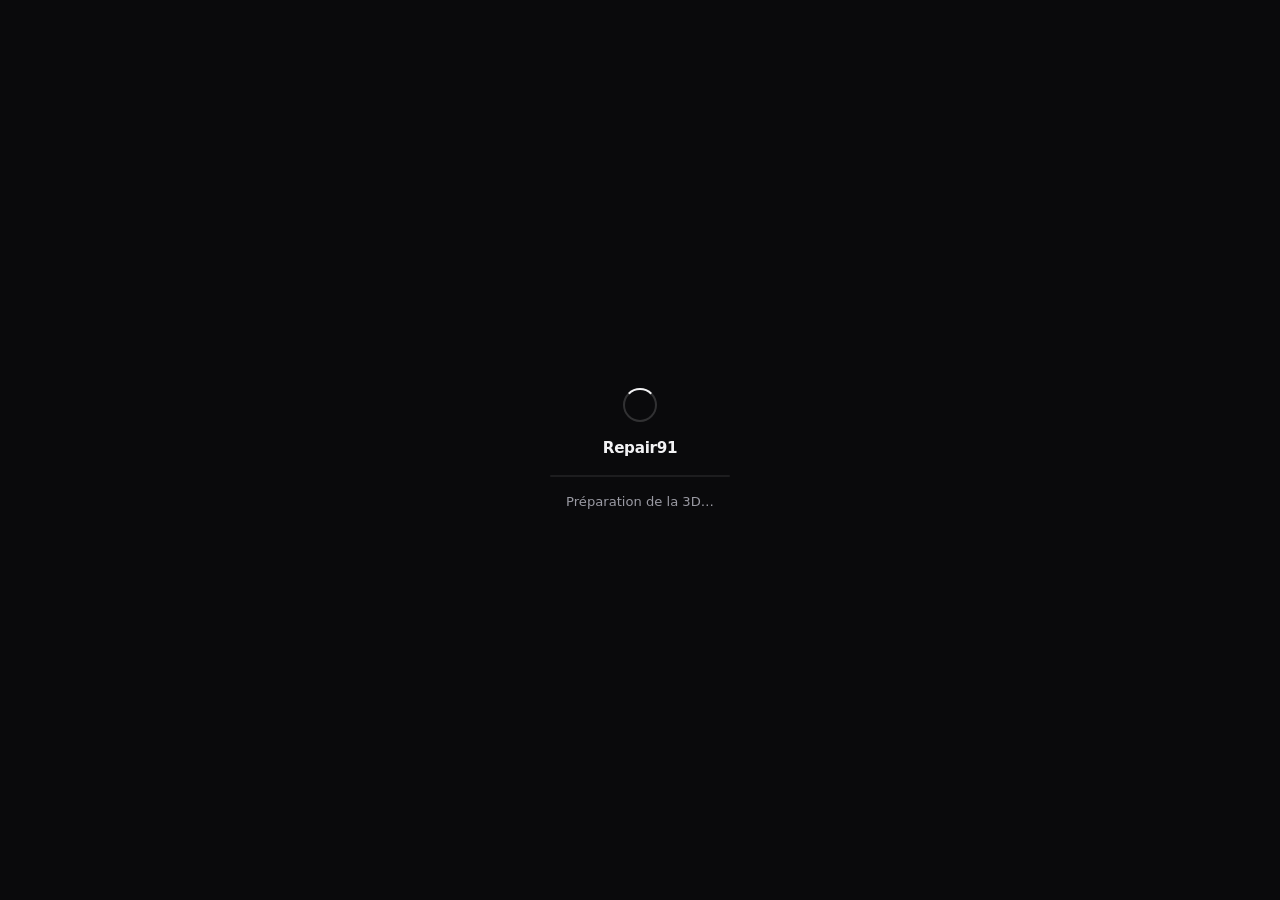
==== commit 6ede63df: "Add Google site verification meta tag Added Google site verification meta tag for SEO." ====
--- a/index.html
+++ b/index.html
@@ -1,6 +1,7 @@
 <!doctype html>
 <html lang="fr">
 <head>
+  <meta name="google-site-verification" content="DQFuIn5_id5FadBFz_2h86DTLVer-SaztRmmvpaa5Jc" />
   <meta charset="utf-8">
   <meta name="viewport" content="width=device-width, initial-scale=1, viewport-fit=cover">
   <meta name="theme-color" content="#0b0b0d">
--- a/css/styles.css
+++ b/css/styles.css
@@ -0,0 +1,686 @@
+/* Repair91 — thème sombre monochrome, sobre et professionnel */
+:root {
+  --bg: #0a0a0c;
+  --surface: #131316;
+  --surface-2: #1b1b1f;
+  --surface-3: #232329;
+  --text: #f2f2f4;
+  --muted: #9a9aa3;
+  --muted-2: #6c6c75;
+  --line: rgba(255, 255, 255, 0.08);
+  --line-strong: rgba(255, 255, 255, 0.16);
+  --accent: #f2f2f4;
+  --accent-contrast: #0a0a0c;
+  --accent-soft: rgba(242, 242, 244, 0.08);
+  --warning: #e3a74a;
+  --warning-bg: rgba(227, 167, 74, 0.08);
+  --warning-border: rgba(227, 167, 74, 0.25);
+  --danger: #e2685f;
+  --info: #5b9fd4;
+  --info-bg: rgba(91, 159, 212, 0.08);
+  --info-border: rgba(91, 159, 212, 0.25);
+  --whatsapp: #25d366;
+  --radius-sm: 8px;
+  --radius-md: 12px;
+  --radius-lg: 20px;
+  --max: 1160px;
+  --fog: #050506;
+  --shadow-1: 0 1px 0 rgba(255, 255, 255, 0.05) inset, 0 10px 24px -14px rgba(0, 0, 0, 0.6);
+  --shadow-2: 0 1px 0 rgba(255, 255, 255, 0.04) inset, 0 24px 60px -24px rgba(0, 0, 0, 0.7), 0 6px 18px -8px rgba(0, 0, 0, 0.5);
+}
+
+* { box-sizing: border-box; }
+html { scroll-behavior: auto; height: 100%; overflow: hidden; }
+body {
+  height: 100%;
+  margin: 0;
+  background: var(--bg);
+  color: var(--text);
+  font-family: Inter, ui-sans-serif, system-ui, -apple-system, BlinkMacSystemFont, "Segoe UI", sans-serif;
+  line-height: 1.6;
+  transition: background 0.4s ease, color 0.4s ease;
+  overflow: hidden;
+}
+body.no-3d { overflow-y: auto; height: auto; min-height: 100%; }
+body.panel-open { overflow: hidden; }
+a { color: inherit; text-decoration: none; }
+button { font-family: inherit; }
+
+/* ========== Scrollbars (discrets) ========== */
+* {
+  scrollbar-width: thin;
+  scrollbar-color: var(--line-strong) transparent;
+}
+::-webkit-scrollbar { width: 8px; height: 8px; }
+::-webkit-scrollbar-track { background: transparent; }
+::-webkit-scrollbar-thumb {
+  background-color: var(--line-strong);
+  border-radius: 999px;
+  border: 2px solid var(--surface);
+}
+::-webkit-scrollbar-thumb:hover { background-color: var(--muted-2); }
+.panel-inner::-webkit-scrollbar-thumb { border-color: var(--surface); }
+body.no-3d::-webkit-scrollbar-thumb { border-color: var(--bg); }
+
+/* ========== Material Symbols ========== */
+.material-symbols-outlined {
+  font-family: "Material Symbols Outlined";
+  font-weight: 400;
+  font-style: normal;
+  font-size: 20px;
+  line-height: 1;
+  letter-spacing: normal;
+  text-transform: none;
+  display: inline-block;
+  white-space: nowrap;
+  word-wrap: normal;
+  direction: ltr;
+  vertical-align: middle;
+  -webkit-font-smoothing: antialiased;
+  font-variation-settings: "FILL" 0, "wght" 400, "GRAD" 0, "opsz" 24;
+}
+
+/* ========== Loading screen ========== */
+.loading {
+  position: fixed;
+  inset: 0;
+  z-index: 100;
+  display: flex;
+  flex-direction: column;
+  align-items: center;
+  justify-content: center;
+  gap: 14px;
+  background: var(--bg);
+  color: var(--text);
+  transition: opacity 0.6s ease, visibility 0.6s ease;
+}
+.loading.is-hidden { opacity: 0; visibility: hidden; pointer-events: none; }
+.loading-ring {
+  width: 34px;
+  height: 34px;
+  border-radius: 50%;
+  border: 2px solid var(--line-strong);
+  border-top-color: var(--text);
+  animation: spin 0.9s linear infinite;
+}
+@keyframes spin { to { transform: rotate(360deg); } }
+.loading-label {
+  margin: 0;
+  font-weight: 700;
+  letter-spacing: -0.02em;
+  font-size: 0.95rem;
+}
+.loading-bar {
+  width: 180px;
+  height: 2px;
+  border-radius: 2px;
+  background: var(--line);
+  overflow: hidden;
+}
+.loading-bar span {
+  display: block;
+  height: 100%;
+  width: 0%;
+  background: var(--text);
+  transition: width 0.3s ease;
+}
+.loading-caption { margin: 0; color: var(--muted); font-size: 0.82rem; }
+
+/* ========== Canvas ========== */
+#scene {
+  position: fixed;
+  inset: 0;
+  z-index: 0;
+  display: block;
+  width: 100%;
+  height: 100vh;
+  height: 100dvh;
+  touch-action: none;
+}
+body.no-3d #scene { display: none; }
+
+/* Vignette qui accompagne la plongée de la caméra sur un objet */
+.dive-fx {
+  position: fixed;
+  inset: 0;
+  z-index: 12;
+  pointer-events: none;
+  opacity: 0;
+  background: radial-gradient(ellipse at center, transparent 38%, rgba(0, 0, 0, 0.72) 100%);
+  transition: opacity 0.7s ease;
+}
+.dive-fx.is-active { opacity: 1; }
+body.no-3d .dive-fx { display: none; }
+
+/* ========== Header ========== */
+.site-header {
+  position: fixed;
+  top: 0;
+  left: 0;
+  right: 0;
+  z-index: 30;
+  display: flex;
+  align-items: center;
+  justify-content: space-between;
+  padding: 18px 24px;
+  pointer-events: none;
+}
+.site-header > * { pointer-events: auto; }
+.logo {
+  display: flex;
+  align-items: center;
+  font-weight: 700;
+  letter-spacing: -0.03em;
+  font-size: 1.05rem;
+  cursor: pointer;
+}
+.logo-text { color: var(--text); }
+.logo-accent { color: var(--muted); font-weight: 500; }
+.nav {
+  display: flex;
+  gap: 2px;
+  font-size: 0.86rem;
+  background: color-mix(in srgb, var(--surface) 70%, transparent);
+  padding: 6px;
+  border-radius: var(--radius-md);
+  backdrop-filter: blur(16px);
+  border: 1px solid var(--line);
+  box-shadow: var(--shadow-1);
+}
+.nav button {
+  background: none;
+  border: 0;
+  color: var(--muted);
+  padding: 9px 15px;
+  border-radius: var(--radius-sm);
+  cursor: pointer;
+  transition: color 0.2s, background 0.2s;
+}
+.nav button:hover { color: var(--text); background: var(--accent-soft); }
+.menu-toggle {
+  display: none;
+  align-items: center;
+  justify-content: center;
+  background: color-mix(in srgb, var(--surface) 70%, transparent);
+  border: 1px solid var(--line);
+  color: var(--text);
+  width: 40px;
+  height: 40px;
+  border-radius: var(--radius-sm);
+  cursor: pointer;
+  backdrop-filter: blur(16px);
+  box-shadow: var(--shadow-1);
+}
+
+/* ========== Buttons (shared) ========== */
+.button {
+  display: inline-flex;
+  align-items: center;
+  justify-content: center;
+  gap: 10px;
+  border: 1px solid var(--line);
+  padding: 12px 18px;
+  border-radius: var(--radius-sm);
+  font-weight: 600;
+  font-size: 0.86rem;
+  white-space: nowrap;
+  cursor: pointer;
+  transition: transform 0.15s ease, background 0.2s, border-color 0.2s, color 0.2s, box-shadow 0.2s;
+  background: var(--surface-2);
+  color: var(--text);
+}
+.button .material-symbols-outlined { font-size: 18px; flex-shrink: 0; }
+.button:hover { transform: translateY(-1px); border-color: var(--line-strong); }
+.primary { background: var(--accent); color: var(--accent-contrast); border-color: var(--accent); box-shadow: var(--shadow-1); }
+.primary:hover { background: #ffffff; }
+.ghost { background: color-mix(in srgb, var(--surface) 60%, transparent); backdrop-filter: blur(16px); }
+.ghost:hover { border-color: var(--line-strong); background: var(--surface-2); }
+.outline { background: transparent; border-color: var(--line-strong); }
+.outline:hover { border-color: var(--text); background: var(--accent-soft); }
+.report { background: transparent; border-color: var(--line); color: var(--muted); font-weight: 600; }
+.report:hover { border-color: var(--danger); color: var(--danger); }
+
+/* ========== Hero overlay (far view) ========== */
+.hero-overlay {
+  position: fixed;
+  left: 0;
+  right: 0;
+  bottom: 0;
+  z-index: 15;
+  max-width: 720px;
+  margin: 0 auto;
+  padding: 0 24px 56px;
+  text-align: center;
+  display: flex;
+  flex-direction: column;
+  align-items: center;
+  transition: opacity 0.7s ease, transform 0.7s ease, visibility 0.7s;
+}
+.hero-overlay.is-hidden {
+  opacity: 0;
+  transform: translateY(24px);
+  visibility: hidden;
+  pointer-events: none;
+}
+.eyebrow { color: var(--muted); font-size: 0.68rem; letter-spacing: 0.18em; font-weight: 700; margin: 0 0 15px; }
+.hero-overlay h1 {
+  font-size: clamp(2.1rem, 5.2vw, 3.6rem);
+  line-height: 1.02;
+  letter-spacing: -0.045em;
+  margin: 0 0 16px;
+  color: var(--text);
+  text-shadow: 0 10px 40px rgba(0,0,0,0.55);
+}
+.hero-overlay h1 em { font-style: normal; color: var(--muted); }
+.hero-text { max-width: 520px; color: var(--muted); font-size: 1rem; margin: 0 0 22px; }
+.hero-actions { display: flex; gap: 10px; flex-wrap: wrap; justify-content: center; }
+
+/* ========== Near-view UI (vide, utilisé seulement comme hook JS) ========== */
+.near-ui[hidden] { display: none; }
+
+/* ========== Tooltip ========== */
+.tooltip {
+  position: fixed;
+  z-index: 18;
+  pointer-events: none;
+  transform: translate(-50%, -140%);
+  background: color-mix(in srgb, var(--surface) 92%, transparent);
+  color: var(--text);
+  border: 1px solid var(--line);
+  padding: 7px 12px;
+  border-radius: var(--radius-sm);
+  font-size: 0.8rem;
+  font-weight: 600;
+  backdrop-filter: blur(16px);
+  white-space: nowrap;
+  box-shadow: var(--shadow-1);
+}
+.tooltip[hidden] { display: none; }
+
+/* ========== Panels — centered window dialogs ========== */
+.panel-backdrop {
+  position: fixed;
+  inset: 0;
+  z-index: 35;
+  background: rgba(0, 0, 0, 0.6);
+  backdrop-filter: blur(6px);
+  opacity: 0;
+  transition: opacity 0.3s ease;
+}
+.panel-backdrop.is-visible { opacity: 1; }
+
+.panel {
+  position: fixed;
+  top: 50%;
+  left: 50%;
+  z-index: 40;
+  width: min(920px, calc(100% - 64px));
+  max-height: calc(100vh - 64px);
+  max-height: calc(100dvh - 64px);
+  display: flex;
+  flex-direction: column;
+  background: var(--surface);
+  border: 1px solid var(--line-strong);
+  border-radius: var(--radius-lg);
+  overflow: hidden;
+  box-shadow: var(--shadow-2);
+  transform: translate(-50%, -50%) scale(0.96);
+  opacity: 0;
+  visibility: hidden;
+  transition: transform 0.3s cubic-bezier(.2,.8,.2,1), opacity 0.25s ease, visibility 0.3s;
+}
+.panel.is-open { transform: translate(-50%, -50%) scale(1); opacity: 1; visibility: visible; }
+
+.panel-titlebar {
+  flex: none;
+  display: flex;
+  align-items: center;
+  justify-content: space-between;
+  padding: 14px 16px 14px 22px;
+  border-bottom: 1px solid var(--line);
+  background: var(--surface-2);
+}
+.panel-title { font-size: 0.82rem; font-weight: 700; color: var(--muted); letter-spacing: 0.02em; }
+.panel-close {
+  width: 32px;
+  height: 32px;
+  display: grid;
+  place-items: center;
+  border-radius: var(--radius-sm);
+  border: 1px solid var(--line);
+  background: var(--surface-3);
+  color: var(--text);
+  cursor: pointer;
+  transition: background 0.2s, border-color 0.2s;
+}
+.panel-close:hover { background: var(--danger); border-color: var(--danger); color: #1a0a08; }
+.panel-close .material-symbols-outlined { font-size: 18px; }
+
+.panel-inner { padding: 32px 32px 48px; overflow-y: auto; overflow-x: hidden; min-height: 0; overscroll-behavior: contain; -webkit-overflow-scrolling: touch; }
+.panel-inner > * { max-width: 100%; }
+.panel-inner h2 { font-size: clamp(1.5rem, 3vw, 2.1rem); line-height: 1.08; letter-spacing: -0.04em; margin: 0 0 14px; }
+.panel-lead { color: var(--muted); font-size: 0.92rem; margin: 0 0 24px; }
+
+/* Carte « avis Google » (panneau compact) */
+.panel.panel-compact { width: min(440px, calc(100% - 24px)); }
+.review-card { text-align: center; }
+.review-card .panel-lead { margin-bottom: 22px; }
+.review-stars { display: flex; justify-content: center; gap: 4px; margin-bottom: 14px; color: #f5b82e; }
+.review-stars .material-symbols-outlined { font-size: 30px; font-variation-settings: "FILL" 1, "wght" 400, "GRAD" 0, "opsz" 24; }
+.review-cta { width: 100%; padding: 14px 18px; font-size: 0.92rem; white-space: normal; }
+.review-later { display: block; margin: 12px auto 0; background: none; border: 0; color: var(--muted); font: inherit; font-size: 0.85rem; cursor: pointer; padding: 6px 10px; }
+.review-later:hover { color: var(--text); }
+
+/* Warning box */
+.warning-box {
+  display: flex;
+  gap: 14px;
+  align-items: flex-start;
+  padding: 18px 20px;
+  margin-bottom: 22px;
+  border: 1px solid var(--warning-border);
+  background: var(--warning-bg);
+  border-radius: var(--radius-md);
+}
+.warning-icon {
+  flex-shrink: 0;
+  width: 28px;
+  height: 28px;
+  display: grid;
+  place-items: center;
+  border-radius: var(--radius-sm);
+  background: color-mix(in srgb, var(--warning) 16%, transparent);
+  color: var(--warning);
+  font-size: 18px;
+}
+.warning-content { flex: 1; min-width: 0; }
+.warning-box strong { display: block; margin-bottom: 6px; color: var(--warning); font-size: 0.92rem; }
+.warning-box p { margin: 0 0 12px; color: var(--muted); font-size: 0.88rem; }
+.warning-box p strong { display: inline; color: var(--warning); font-size: inherit; }
+
+.hint-toggle {
+  display: inline-flex; align-items: center; gap: 4px;
+  background: none; border: 0; padding: 0;
+  color: var(--warning); font: inherit; font-size: 0.86rem; font-weight: 600;
+  cursor: pointer; transition: opacity 0.2s;
+}
+.hint-toggle:hover { opacity: 0.8; }
+.hint-chevron { font-size: 18px; transition: transform 0.25s ease; }
+.hint-toggle[aria-expanded="true"] .hint-chevron { transform: rotate(90deg); }
+.compat-panel { margin-top: 14px; padding-top: 14px; border-top: 1px solid var(--warning-border); }
+.compat-panel[hidden] { display: none; }
+.compat-list { list-style: none; margin: 0; padding: 0; display: grid; gap: 12px; }
+.compat-list li { display: grid; gap: 2px; }
+.compat-label { font-size: 0.7rem; font-weight: 700; letter-spacing: 0.06em; text-transform: uppercase; color: var(--warning); }
+.compat-list li > span:last-child { color: var(--muted); font-size: 0.86rem; line-height: 1.45; }
+
+/* Filters & forms */
+.filters { display: grid; grid-template-columns: minmax(0, 1fr); gap: 10px; padding: 12px; background: var(--surface-2); border: 1px solid var(--line); border-radius: var(--radius-md); margin-bottom: 22px; }
+.filters label, .contact-form label { display: grid; gap: 6px; min-width: 0; color: var(--muted); font-size: 0.75rem; font-weight: 700; }
+.filters input, .filters select, .contact-form input, .contact-form textarea {
+  width: 100%; border: 1px solid var(--line); border-radius: var(--radius-sm);
+  background: var(--bg); color: var(--text); padding: 11px 12px; outline: none; font: inherit; min-width: 0; max-width: 100%; font-size: 16px;
+}
+.filters input:focus, .filters select:focus, .contact-form input:focus, .contact-form textarea:focus {
+  border-color: var(--line-strong); box-shadow: 0 0 0 3px var(--accent-soft);
+}
+
+/* Products */
+.product-grid { display: grid; grid-template-columns: minmax(0, 1fr); gap: 14px; }
+.product-card { overflow: hidden; background: var(--surface-2); border: 1px solid var(--line); border-radius: var(--radius-md); transition: transform 0.2s, border-color 0.2s; }
+.product-card:hover { transform: translateY(-2px); border-color: var(--line-strong); }
+.product-image { height: 190px; width: 100%; object-fit: cover; background: var(--surface-3); }
+.product-body { padding: 17px; }
+.tag { display: inline-block; color: var(--muted); font-size: 0.63rem; font-weight: 700; text-transform: uppercase; letter-spacing: 0.1em; }
+.product-card h3 { margin: 7px 0 5px; font-size: 1rem; overflow-wrap: anywhere; }
+.product-card p { color: var(--muted); font-size: 0.83rem; margin: 0 0 16px; }
+.card-actions { display: flex; gap: 7px; flex-wrap: wrap; }
+.card-actions .button { flex: 1 1 130px; font-size: 0.76rem; padding: 9px; }
+.card-actions .button .material-symbols-outlined { font-size: 16px; }
+.empty { text-align: center; color: var(--muted); padding: 40px 20px; font-size: 0.95rem; }
+
+/* Steps */
+.steps { display: grid; grid-template-columns: minmax(0, 1fr); gap: 0; border: 1px solid var(--line); border-radius: var(--radius-lg); overflow: hidden; background: var(--surface-2); }
+.step { display: flex; flex-direction: column; padding: 28px 24px; border-bottom: 1px solid var(--line); }
+.step:last-child { border-bottom: 0; }
+.step-number { font-size: 1.6rem; font-weight: 700; letter-spacing: -0.03em; color: var(--muted-2); line-height: 1; margin-bottom: 16px; }
+.step-body h3 { font-size: 1.1rem; font-weight: 650; letter-spacing: -0.02em; margin: 0 0 8px; color: var(--text); }
+.step-body p { color: var(--muted); font-size: 0.9rem; line-height: 1.55; margin: 0; }
+.notice { margin-top: 20px; padding: 18px 22px; border: 1px solid var(--info-border); background: var(--info-bg); border-radius: var(--radius-md); }
+.notice strong { display: block; margin-bottom: 4px; font-size: 0.9rem; color: var(--info); }
+.notice p { margin: 0; color: var(--muted); font-size: 0.9rem; }
+
+/* Contact */
+.social-links { display: grid; grid-template-columns: repeat(2, minmax(0, 1fr)); gap: 12px; margin-bottom: 28px; }
+.social-card {
+  position: relative;
+  display: flex;
+  align-items: center;
+  gap: 14px;
+  min-width: 0;
+  padding: 14px 16px;
+  border-radius: var(--radius-md);
+  color: #fff;
+  overflow: hidden;
+  isolation: isolate;
+  border: 1px solid rgba(255, 255, 255, 0.18);
+  box-shadow: 0 12px 28px -14px var(--glow), inset 0 1px 0 rgba(255, 255, 255, 0.22);
+  transition: transform 0.2s ease, box-shadow 0.25s ease, filter 0.2s ease;
+}
+.social-card::after {
+  content: "";
+  position: absolute;
+  inset: 0;
+  z-index: -1;
+  background: radial-gradient(120% 140% at 0% 0%, rgba(255, 255, 255, 0.22), transparent 55%);
+  opacity: 0.8;
+  transition: opacity 0.25s ease;
+}
+.social-card:hover { transform: translateY(-2px); box-shadow: 0 18px 34px -14px var(--glow), inset 0 1px 0 rgba(255, 255, 255, 0.3); filter: saturate(1.08); }
+.social-card:hover::after { opacity: 1; }
+.social-card:active { transform: translateY(0) scale(0.99); }
+.social-card:focus-visible { outline: 2px solid #fff; outline-offset: 3px; }
+.social-card.whatsapp { --glow: rgba(37, 211, 102, 0.55); background: linear-gradient(135deg, #25d366 0%, #129f6b 55%, #0b7a63 100%); }
+.social-card.instagram { --glow: rgba(220, 39, 67, 0.5); background: linear-gradient(135deg, #feda75 0%, #fa7e1e 22%, #d62976 55%, #962fbf 80%, #4f5bd5 100%); }
+.social-icon {
+  flex: none;
+  display: grid;
+  place-items: center;
+  width: 42px;
+  height: 42px;
+  border-radius: 12px;
+  background: rgba(255, 255, 255, 0.2);
+  border: 1px solid rgba(255, 255, 255, 0.28);
+  backdrop-filter: blur(6px);
+}
+.social-text { flex: 1; min-width: 0; display: grid; line-height: 1.25; }
+.social-text strong { font-size: 0.98rem; letter-spacing: -0.01em; text-shadow: 0 1px 2px rgba(0, 0, 0, 0.25); }
+.social-text small { font-size: 0.74rem; opacity: 0.92; overflow: hidden; text-overflow: ellipsis; white-space: nowrap; text-shadow: 0 1px 2px rgba(0, 0, 0, 0.25); }
+.social-arrow { flex: none; font-size: 20px; opacity: 0.9; transition: transform 0.2s ease; }
+.social-card:hover .social-arrow { transform: translate(2px, -2px); }
+
+.contact-details { display: grid; gap: 16px; margin-bottom: 28px; min-width: 0; }
+.contact-details > div { min-width: 0; }
+.contact-details span { display: block; font-size: 0.7rem; font-weight: 700; letter-spacing: 0.08em; text-transform: uppercase; color: var(--muted); margin-bottom: 4px; }
+.contact-details p, .contact-details a { margin: 0; font-size: 0.95rem; overflow-wrap: anywhere; word-break: break-word; }
+.contact-details a { text-decoration: underline; text-underline-offset: 3px; text-decoration-color: var(--line-strong); }
+.contact-form { display: grid; grid-template-columns: minmax(0, 1fr); gap: 14px; padding: 24px; background: var(--surface-2); border: 1px solid var(--line); border-radius: var(--radius-md); min-width: 0; }
+.contact-form .button { width: 100%; white-space: normal; }
+.contact-form textarea { resize: vertical; min-height: 120px; }
+
+/* hCaptcha : le widget fait 303px de large ; on le réduit pour qu'il tienne */
+.captcha-wrap { width: 100%; max-width: 100%; overflow: hidden; min-width: 0; }
+.captcha-wrap .h-captcha { width: 303px; max-width: none; transform-origin: 0 0; }
+.captcha-wrap .h-captcha iframe { max-width: none; }
+.honeypot { position: absolute; left: -9999px; opacity: 0; height: 0; width: 0; pointer-events: none; }
+.form-status { margin: 0; font-size: 0.88rem; min-height: 1.3em; }
+.form-status.is-success { color: var(--text); }
+.form-status.is-error { color: var(--danger); }
+.form-status.is-loading { color: var(--muted); }
+
+/* Footer */
+footer {
+  position: fixed;
+  bottom: 0;
+  left: 0;
+  z-index: 5;
+  padding: 14px 20px;
+  font-size: 0.75rem;
+  color: var(--muted-2);
+  pointer-events: none;
+}
+.footer-inner { display: flex; gap: 10px; flex-wrap: wrap; }
+.footer-hint { opacity: 0.7; display: none; }
+
+/* Dialog */
+dialog { border: 1px solid var(--line-strong); border-radius: var(--radius-lg); background: var(--surface); color: var(--text); padding: 0; max-width: 420px; width: calc(100% - 32px); box-shadow: var(--shadow-2); }
+dialog::backdrop { background: rgba(0,0,0,0.6); backdrop-filter: blur(6px); }
+.dialog-card { position: relative; padding: 30px 24px 24px; margin: 0; }
+.dialog-close {
+  position: absolute; top: 12px; right: 12px;
+  width: 30px; height: 30px; display: grid; place-items: center;
+  background: var(--surface-3); border: 1px solid var(--line); border-radius: var(--radius-sm);
+  color: var(--muted); cursor: pointer;
+}
+.dialog-close .material-symbols-outlined { font-size: 18px; }
+.dialog-card h2 { margin: 0 0 8px; font-size: 1.3rem; }
+.dialog-card p { color: var(--muted); font-size: 0.9rem; margin: 0 0 18px; }
+.dialog-card .button { width: 100%; }
+
+/* ========== Flat fallback (no WebGL) ========== */
+.flat-fallback { display: none; }
+body.no-3d .flat-fallback {
+  display: flex;
+  flex-direction: column;
+  align-items: center;
+  justify-content: center;
+  position: relative;
+  z-index: 10;
+  min-height: 100vh;
+  min-height: 100dvh;
+  padding: 110px 24px 80px;
+  max-width: 760px;
+  margin: 0 auto;
+  text-align: center;
+}
+body.no-3d { background: radial-gradient(90% 60% at 50% 0%, #17171c 0%, var(--bg) 70%) fixed; }
+.flat-title {
+  font-size: clamp(2rem, 7vw, 3.6rem);
+  line-height: 1.04;
+  letter-spacing: -0.045em;
+  margin: 0 0 16px;
+  color: var(--text);
+  overflow-wrap: break-word;
+}
+.flat-title em { font-style: normal; color: var(--muted); }
+.flat-fallback .hero-text { margin-left: auto; margin-right: auto; }
+body.no-3d .hero-overlay,
+body.no-3d .near-ui,
+body.no-3d #enter-bench,
+body.no-3d #skip-3d { display: none; }
+
+.fallback-note {
+  display: inline-flex;
+  flex-wrap: wrap;
+  align-items: center;
+  justify-content: center;
+  gap: 8px 10px;
+  margin: 0 auto 20px;
+  padding: 8px 10px 8px 16px;
+  border-radius: 999px;
+  border: 1px solid var(--info-border);
+  background: var(--info-bg);
+  color: var(--info);
+  font-size: 0.8rem;
+  font-weight: 600;
+}
+.fallback-note .material-symbols-outlined { font-size: 18px; flex-shrink: 0; }
+.fallback-retry {
+  display: inline-flex;
+  align-items: center;
+  gap: 6px;
+  border: 1px solid var(--info-border);
+  background: var(--surface);
+  color: var(--text);
+  padding: 6px 12px;
+  border-radius: 999px;
+  font: inherit;
+  font-weight: 600;
+  font-size: 0.78rem;
+  white-space: nowrap;
+  cursor: pointer;
+  transition: background 0.2s, border-color 0.2s, transform 0.15s ease;
+}
+.fallback-retry:hover { background: var(--surface-2); border-color: var(--info); transform: translateY(-1px); }
+.fallback-retry .material-symbols-outlined { font-size: 16px; flex-shrink: 0; }
+
+
+/* ========== Breakpoints ========== */
+@media (min-width: 640px) {
+  .filters { grid-template-columns: 1.5fr 1fr 1fr; }
+  .product-grid { grid-template-columns: repeat(2, minmax(0, 1fr)); }
+}
+@media (min-width: 900px) {
+  .steps { grid-template-columns: repeat(3, minmax(0, 1fr)); }
+  .step { border-bottom: 0; border-right: 1px solid var(--line); }
+  .step:last-child { border-right: 0; }
+}
+
+/* Tablette */
+@media (max-width: 900px) {
+  .panel { width: calc(100% - 40px); max-height: calc(100vh - 40px); max-height: calc(100dvh - 40px); }
+}
+
+/* Téléphones */
+@media (max-width: 640px) {
+  .site-header { padding: 12px 14px; padding-top: max(12px, env(safe-area-inset-top)); }
+  .logo { font-size: 1rem; }
+  .nav {
+    display: none;
+    position: fixed;
+    top: calc(64px + env(safe-area-inset-top, 0px));
+    left: 14px;
+    right: 14px;
+    flex-direction: column;
+    gap: 4px;
+    z-index: 32;
+    background: color-mix(in srgb, var(--surface) 94%, transparent);
+  }
+  .nav.open { display: flex; }
+  .nav button { text-align: left; padding: 13px 14px; font-size: 0.95rem; }
+  .menu-toggle { display: flex; }
+
+  .hero-overlay { padding: 0 16px calc(36px + env(safe-area-inset-bottom, 0px)); }
+  .hero-overlay h1 { font-size: clamp(1.7rem, 8vw, 2.4rem); }
+  .hero-text { font-size: 0.92rem; }
+  .hero-actions { width: 100%; }
+  .hero-actions .button { flex: 1 1 100%; white-space: normal; }
+
+  .panel { width: calc(100% - 16px); max-height: calc(100vh - 16px); max-height: calc(100dvh - 16px); border-radius: var(--radius-md); }
+  .panel-titlebar { padding: 10px 10px 10px 16px; }
+  .panel-inner { padding: 20px 16px calc(32px + env(safe-area-inset-bottom, 0px)); }
+  .panel-inner h2 { font-size: 1.45rem; }
+
+  .warning-box { flex-direction: column; padding: 14px; }
+  .card-actions .button { flex: 1 1 100%; }
+  .social-links { grid-template-columns: minmax(0, 1fr); }
+  .contact-form { padding: 16px; }
+  .step { padding: 22px 18px; }
+  .product-image { height: 170px; }
+
+  body.no-3d .flat-fallback { padding: 96px 18px 70px; }
+  .footer-inner { font-size: 0.7rem; }
+}
+
+@media (max-width: 380px) {
+  .hero-overlay h1 { font-size: 1.5rem; }
+  .logo-text { font-size: 0.95rem; }
+  .panel-inner { padding-left: 12px; padding-right: 12px; }
+  .contact-form { padding: 12px; }
+}
+
+@media (prefers-reduced-motion: reduce) {
+  * { transition-duration: 0.01ms !important; animation-duration: 0.01ms !important; }
+}
+
+.form-note { margin: 4px 0 0; font-size: 12px; line-height: 1.5; color: var(--muted-2); }
